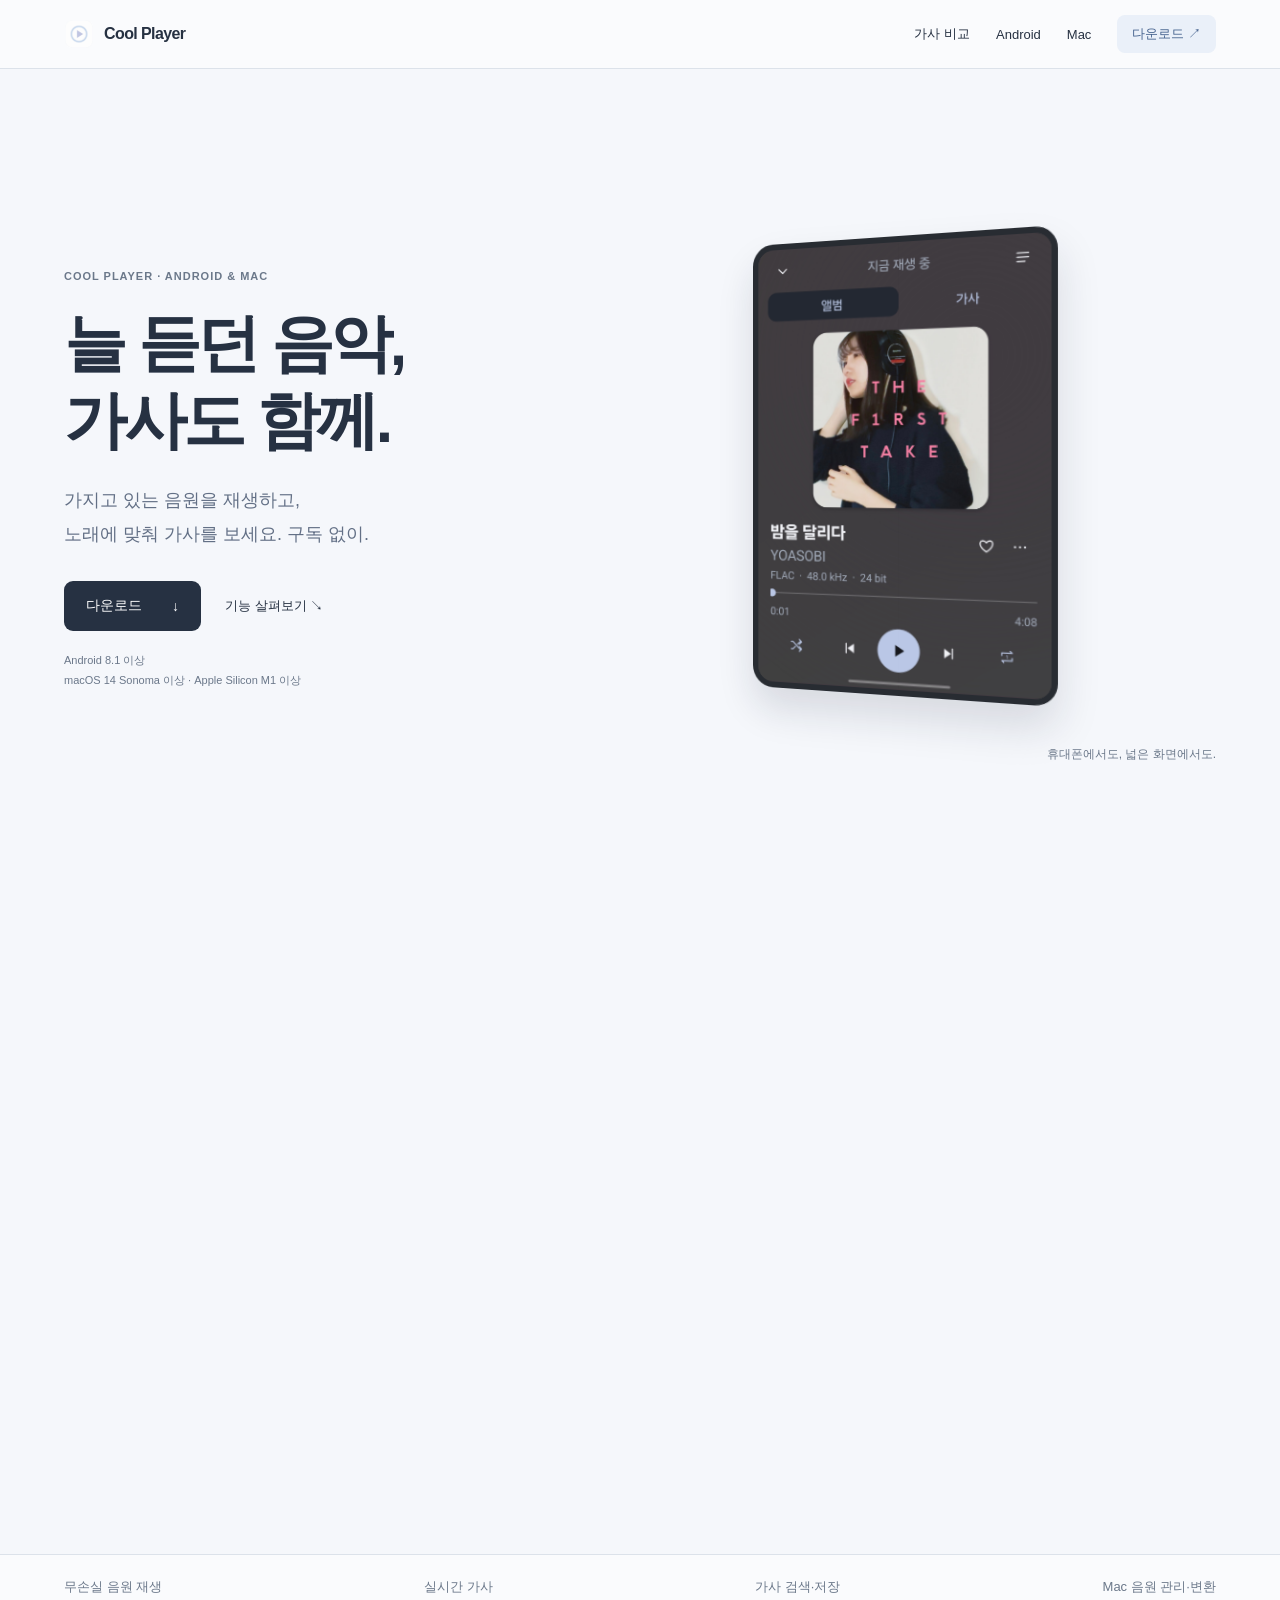
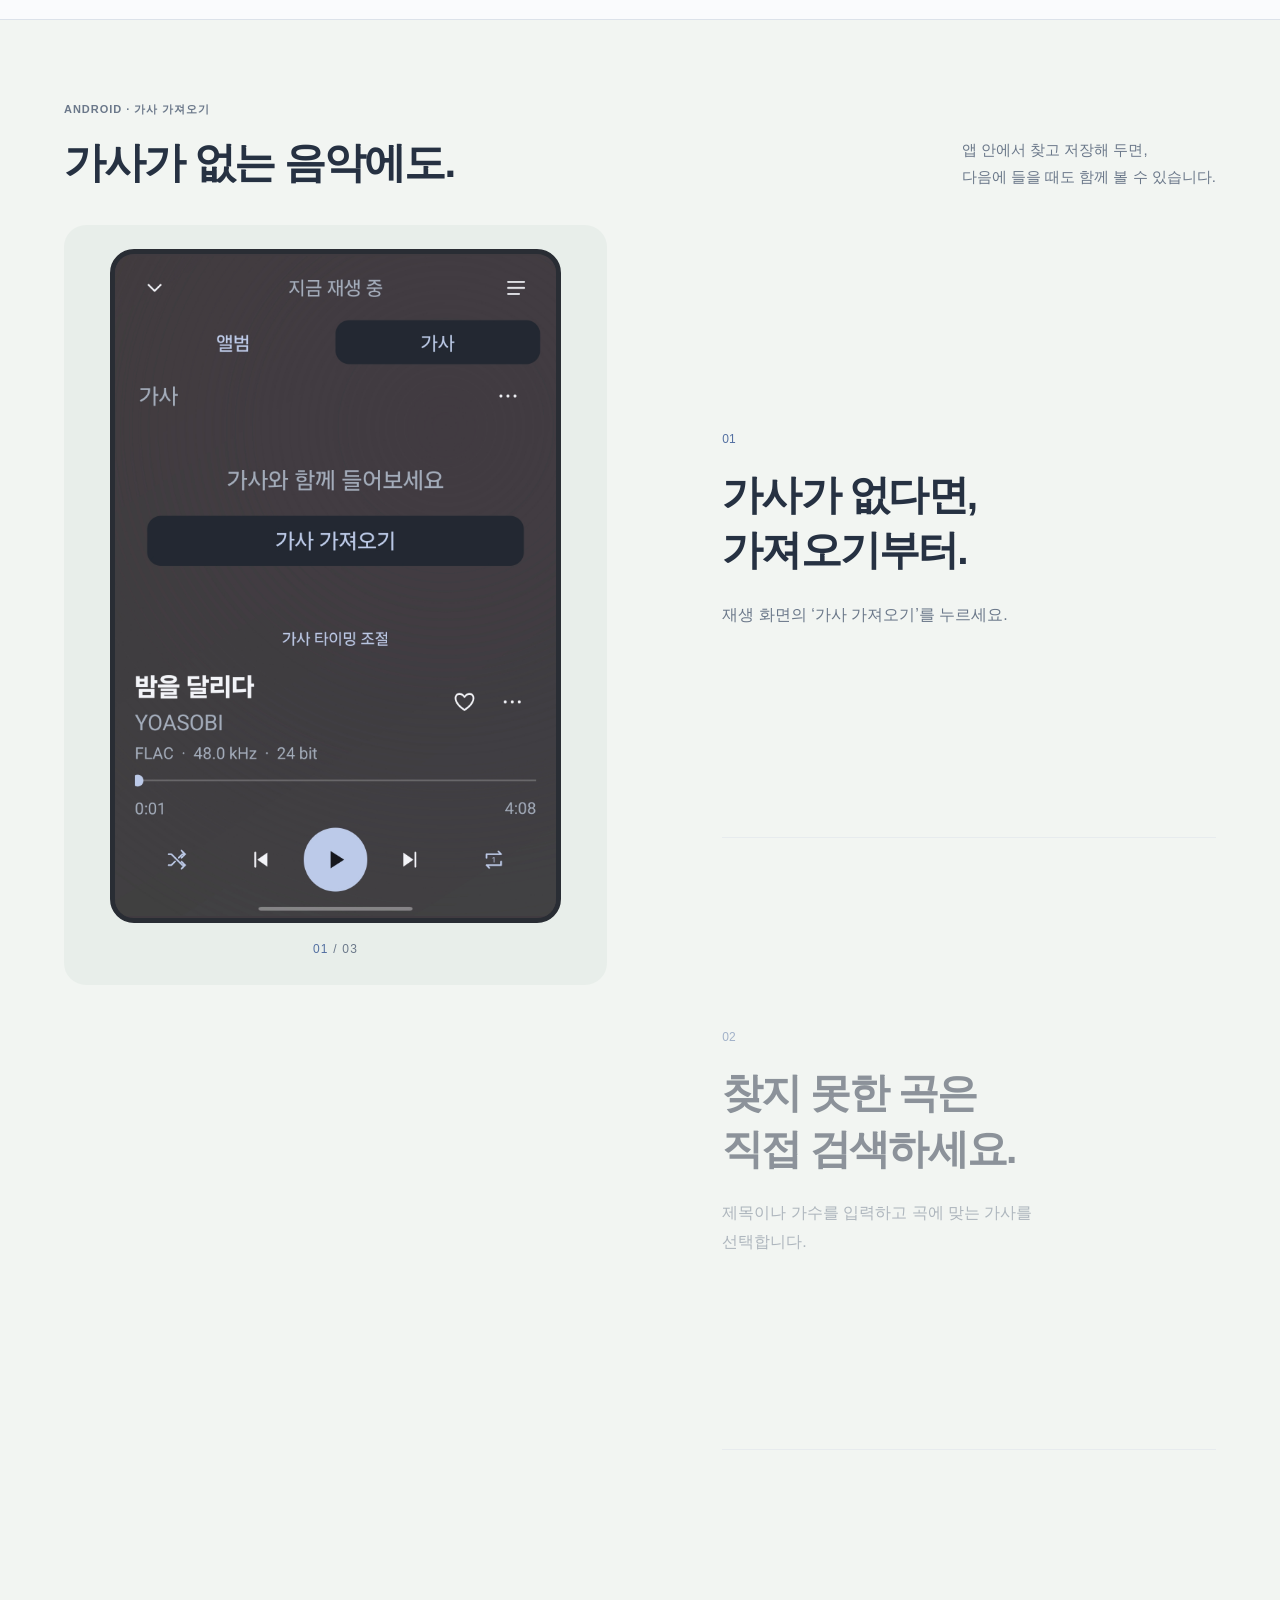
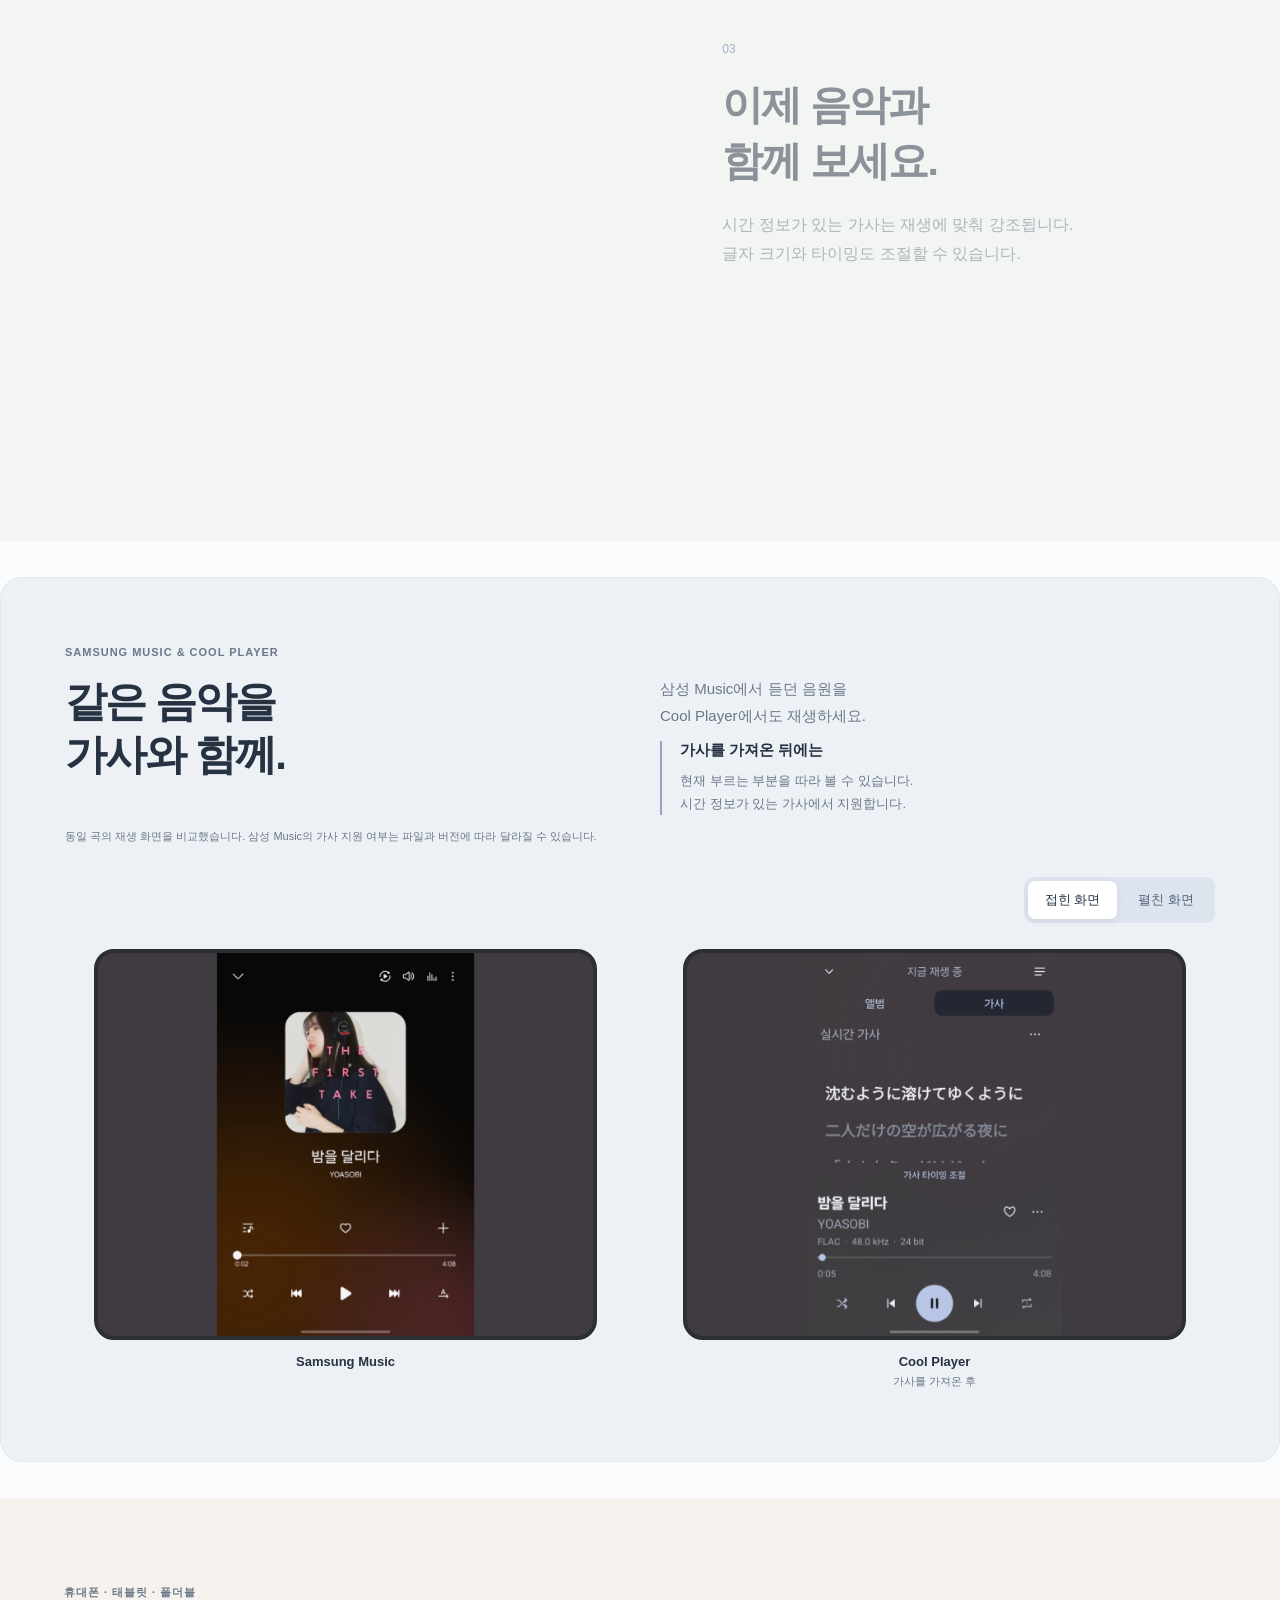
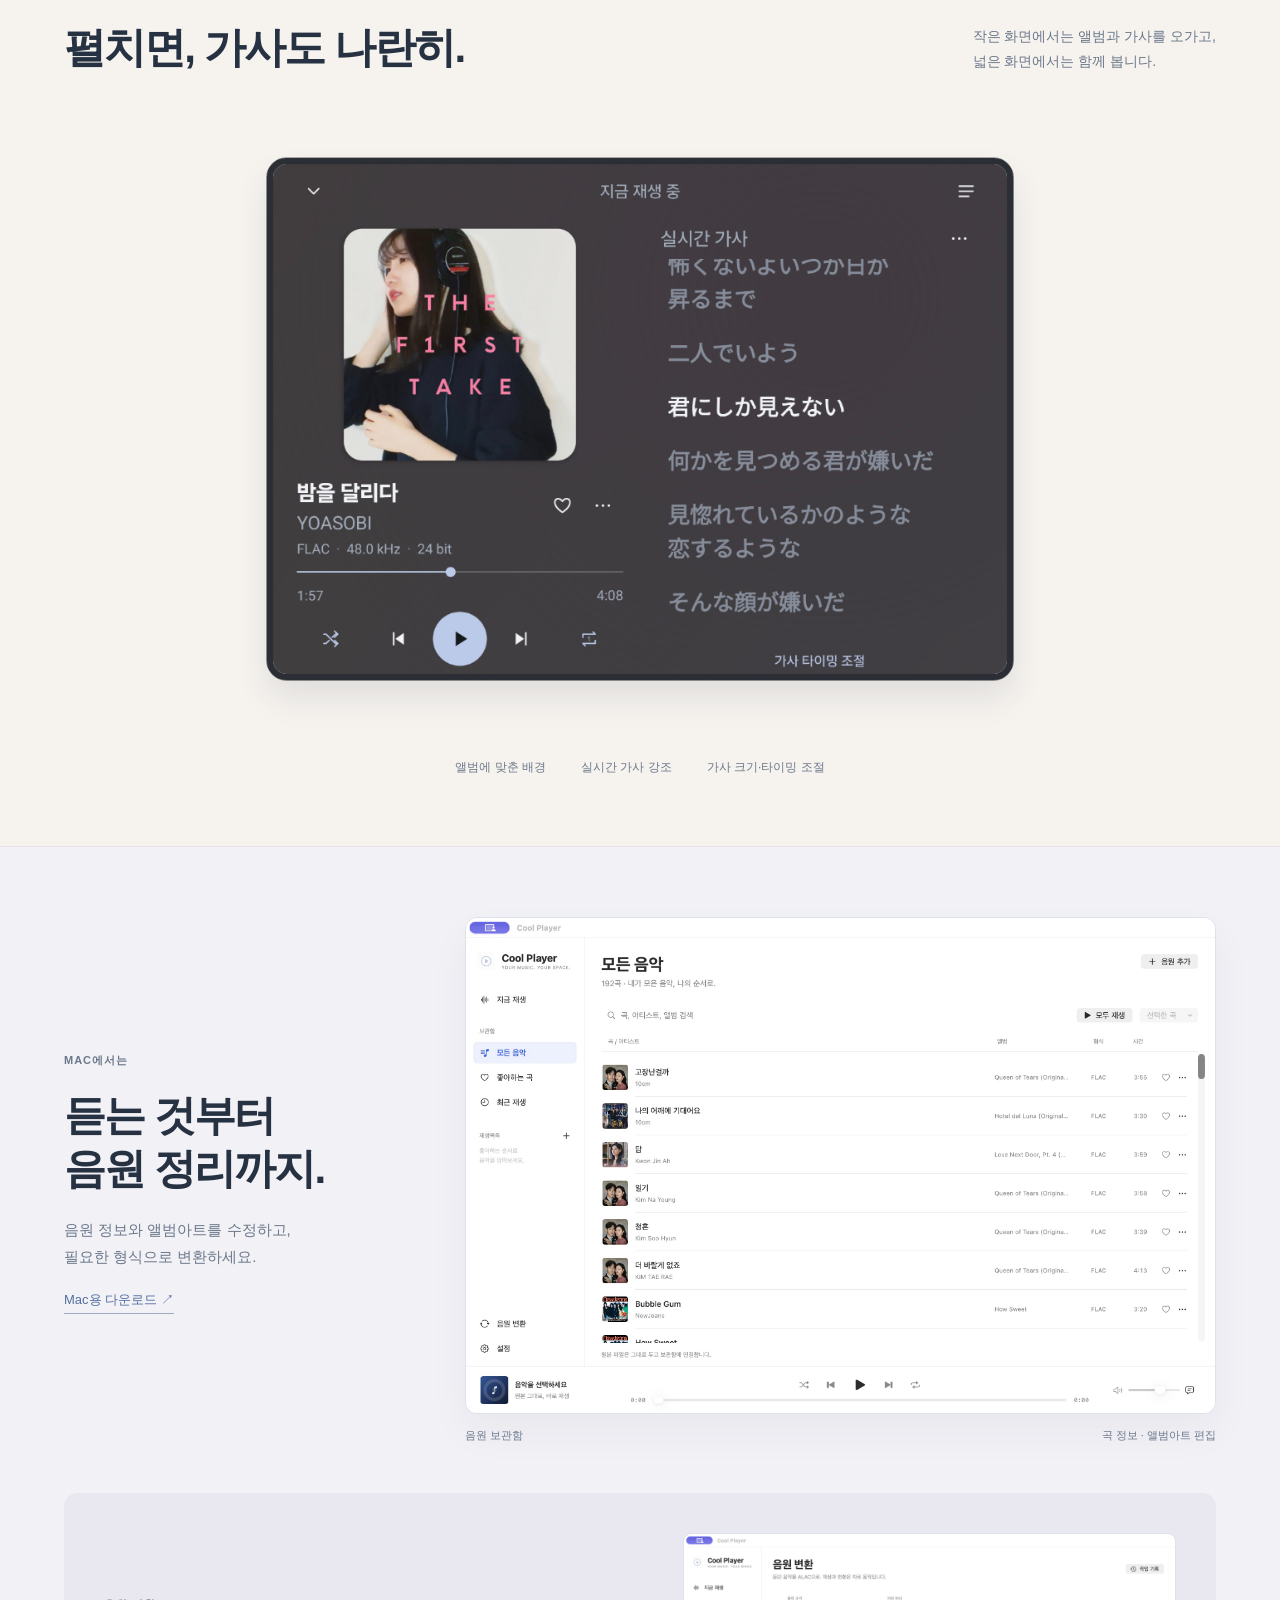
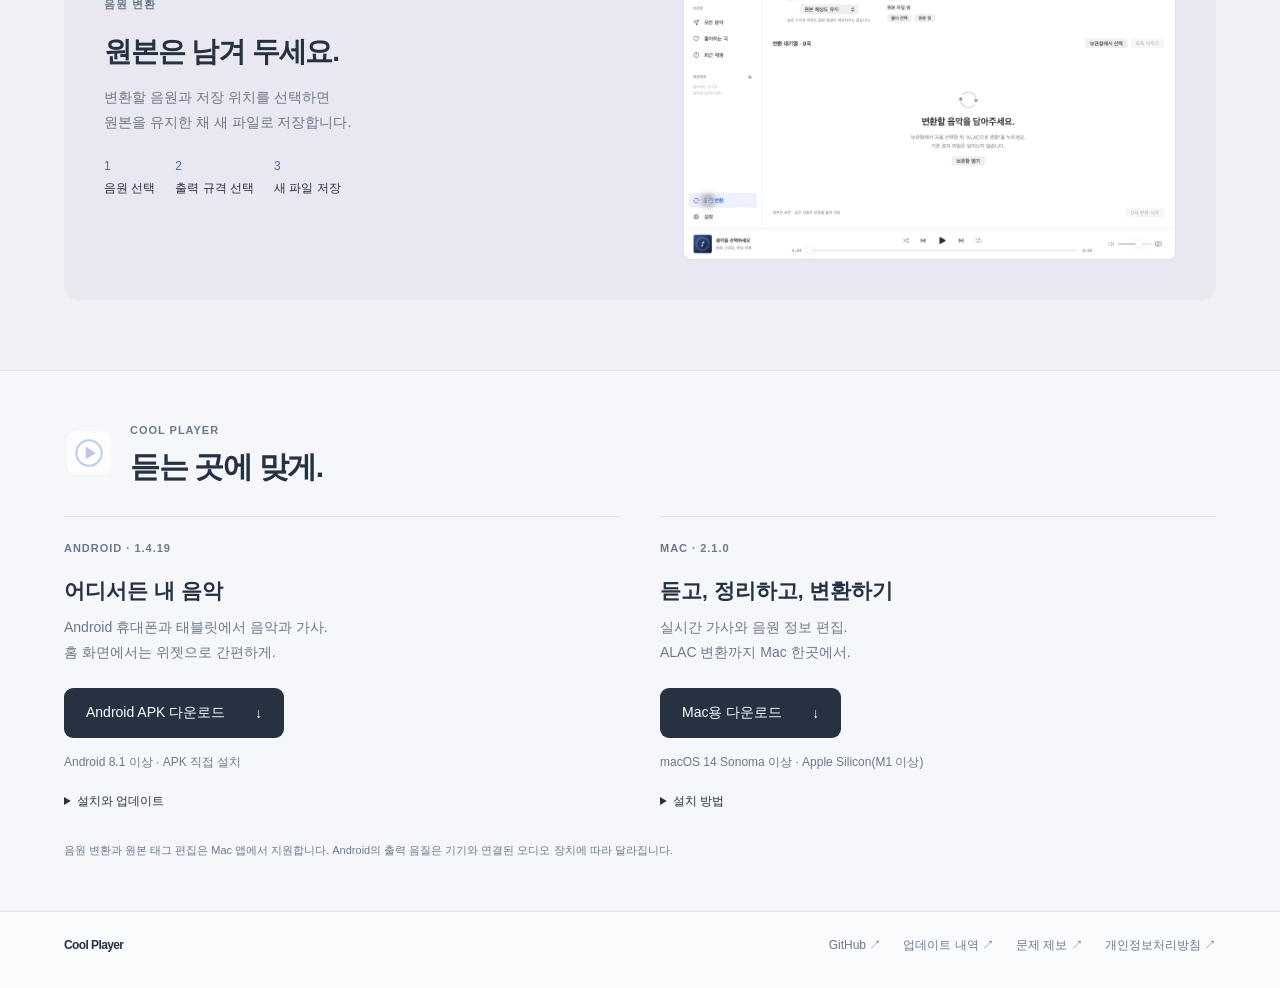
==== docs/index.html @ 3bb7aac3 "Add privacy policy" ====
<!doctype html>
<html lang="ko"><head><meta charset="utf-8"><meta name="viewport" content="width=device-width,initial-scale=1"><meta name="theme-color" content="#f7f8f5"><title>Cool Player — Mac과 Android 음악 플레이어</title><meta name="description" content="가지고 있는 음원으로 실시간 가사까지, 별도의 구독 없이 즐기세요. FLAC, 실시간 가사, 앨범아트, 재생목록과 Android 홈 화면 위젯을 지원합니다."><link rel="icon" href="assets/icon.png"><link rel="stylesheet" href="style.css?v=1.4.19"></head>
<body><header class="navigation"><a href="#" class="brand"><img src="assets/icon.png" alt="">Cool Player</a><nav aria-label="주 메뉴"><a href="#compare">가사 비교</a><a href="#android">Android</a><a href="#mac">Mac</a><a class="nav-download" href="#download">다운로드 <span aria-hidden="true">↗</span></a></nav></header>
<main>
<div class="hero-scroll"><section class="product-hero" aria-labelledby="opening-title">
<div class="hero-message"><p class="eyebrow">COOL PLAYER · ANDROID & MAC</p><h1 id="opening-title">늘 듣던 음악,<br>가사도 함께.</h1><p class="hero-description">가지고 있는 음원을 재생하고,<br>노래에 맞춰 가사를 보세요. 구독 없이.</p><div class="hero-links"><a class="download" href="#download">다운로드 <span>↓</span></a><a class="text-link" href="#android">기능 살펴보기 ↘</a></div><p class="hero-requirements">Android 8.1 이상<br>macOS 14 Sonoma 이상 · Apple Silicon M1 이상</p></div>
<figure class="fold-visual" aria-label="스크롤에 따라 접힌 화면에서 펼친 화면으로 바뀌는 Cool Player"><div class="fold-space"><div class="scroll-device"><img class="cover-screen" src="assets/player-album.jpg" alt="접힌 휴대폰의 앨범 재생 화면" fetchpriority="high"><img class="inner-screen" src="assets/player-wide.jpg" alt="펼친 화면의 앨범과 실시간 가사" fetchpriority="high"><span class="device-crease" aria-hidden="true"></span></div></div><figcaption>휴대폰에서도, 넓은 화면에서도.</figcaption></figure>
</section></div>
<div class="product-facts"><span>무손실 음원 재생</span><span>실시간 가사</span><span>가사 검색·저장</span><span>Mac 음원 관리·변환</span></div>
<section id="android" class="lyrics-journey" aria-labelledby="journey-title"><div class="journey-heading"><p class="eyebrow">ANDROID · 가사 가져오기</p><h2 id="journey-title">가사가 없는 음악에도.</h2><p>앱 안에서 찾고 저장해 두면,<br>다음에 들을 때도 함께 볼 수 있습니다.</p></div><div class="journey-story"><div class="journey-stage"><div class="journey-phone"><img class="current" src="assets/player-empty.jpg" alt="가사 가져오기 버튼이 있는 재생 화면"><img src="assets/player-search.jpg" alt="제목과 가수로 가사를 검색하는 화면" aria-hidden="true"><img src="assets/player-lyrics.jpg" alt="가사를 불러온 뒤 현재 줄이 강조되는 화면" aria-hidden="true"></div><p class="journey-position" aria-hidden="true"><span>01</span> / 03</p></div><div class="journey-chapters"><article><span>01</span><h3>가사가 없다면,<br>가져오기부터.</h3><p>재생 화면의 ‘가사 가져오기’를 누르세요.</p></article><article><span>02</span><h3>찾지 못한 곡은<br>직접 검색하세요.</h3><p>제목이나 가수를 입력하고 곡에 맞는 가사를 선택합니다.</p></article><article><span>03</span><h3>이제 음악과<br>함께 보세요.</h3><p>시간 정보가 있는 가사는 재생에 맞춰 강조됩니다. 글자 크기와 타이밍도 조절할 수 있습니다.</p></article></div></div></section>
<section id="compare" class="music-comparison" aria-labelledby="compare-title"><div class="comparison-intro"><p class="eyebrow">SAMSUNG MUSIC & COOL PLAYER</p><h2 id="compare-title">같은 음악을<br>가사와 함께.</h2><p>삼성 Music에서 듣던 음원을<br>Cool Player에서도 재생하세요.</p><div class="comparison-detail"><strong>가사를 가져온 뒤에는</strong><p>현재 부르는 부분을 따라 볼 수 있습니다.<br>시간 정보가 있는 가사에서 지원합니다.</p></div><p class="comparison-scope">동일 곡의 재생 화면을 비교했습니다. 삼성 Music의 가사 지원 여부는 파일과 버전에 따라 달라질 수 있습니다.</p></div><div class="comparison-view"><div class="comparison-switch" role="group" aria-label="비교 화면 크기"><button type="button" data-comparison="phone" aria-pressed="true" aria-controls="comparison-images">접힌 화면</button><button type="button" data-comparison="wide" aria-pressed="false" aria-controls="comparison-images">펼친 화면</button></div><div class="comparison-pair" id="comparison-images"><figure><div class="comparison-device"><img src="assets/samsung-phone.jpg" alt="삼성 Music에서 밤을 달리다를 재생하는 화면" loading="lazy"></div><figcaption>Samsung Music</figcaption></figure><figure><div class="comparison-device"><img src="assets/player-lyrics.jpg" alt="Cool Player에서 같은 곡에 가사를 불러온 화면" loading="lazy"></div><figcaption>Cool Player <span>가사를 가져온 후</span></figcaption></figure></div></div></section>
<section class="wide-listening" aria-labelledby="wide-title"><div class="wide-heading"><div><p class="eyebrow">휴대폰 · 태블릿 · 폴더블</p><h2 id="wide-title">펼치면, 가사도 나란히.</h2></div><p>작은 화면에서는 앨범과 가사를 오가고,<br>넓은 화면에서는 함께 봅니다.</p></div><figure class="wide-product"><img src="assets/player-wide.jpg" alt="넓은 화면에서 앨범과 가사를 나란히 보여주는 Cool Player" loading="lazy"></figure><div class="wide-features"><span>앨범에 맞춘 배경</span><span>실시간 가사 강조</span><span>가사 크기·타이밍 조절</span></div></section>
<section id="mac" class="mac-workspace" aria-labelledby="mac-title"><div class="mac-intro"><p class="eyebrow">MAC에서는</p><h2 id="mac-title">듣는 것부터<br>음원 정리까지.</h2><p>음원 정보와 앨범아트를 수정하고,<br>필요한 형식으로 변환하세요.</p><a href="#download">Mac용 다운로드 ↗</a></div><figure class="mac-library"><img src="assets/mac-library.jpg" loading="lazy" alt="Cool Player Mac 음악 보관함"><figcaption><span>음원 보관함</span><span>곡 정보 · 앨범아트 편집</span></figcaption></figure><div class="conversion-workflow"><div><p class="eyebrow">음원 변환</p><h3>원본은 남겨 두세요.</h3><p>변환할 음원과 저장 위치를 선택하면<br>원본을 유지한 채 새 파일로 저장합니다.</p><ol><li>음원 선택</li><li>출력 규격 선택</li><li>새 파일 저장</li></ol></div><img src="assets/mac-conversion.jpg" loading="lazy" alt="Mac 앱의 출력 규격과 저장 위치 선택 화면"></div></section><section id="download" class="platform-downloads"><div class="download-heading"><img src="assets/icon.png" alt=""><div><p class="eyebrow">COOL PLAYER</p><h2>듣는 곳에 맞게.</h2></div></div><div class="platform-grid">
<article><p class="eyebrow">ANDROID · 1.4.19</p><h3>어디서든 내 음악</h3><p>Android 휴대폰과 태블릿에서 음악과 가사.<br>홈 화면에서는 위젯으로 간편하게.</p><a class="download" href="https://github.com/hun8902/CoolPlayer/releases/download/android-v1.4.19-compat/Cool-Player-Android.apk">Android APK 다운로드 <span>↓</span></a><p class="requirements">Android 8.1 이상 · APK 직접 설치</p><details><summary>설치와 업데이트</summary><p>APK를 내려받아 열고 Android 설치 안내를 따라 주세요. 기존 앱을 삭제하지 않고 업데이트하면 보관함과 설정이 유지됩니다.</p><p>앱의 설정 → 앱 업데이트에서 새 버전을 확인하고 설치할 수 있습니다. 자동 확인을 켜면 앱 실행 시 하루에 한 번 새 릴리스를 확인합니다. 다운로드와 설치는 직접 선택합니다. 1.4.1 사용자는 앱 안의 업데이트 확인을 이용하세요.</p></details></article>
<article><p class="eyebrow">MAC · 2.1.0</p><h3>듣고, 정리하고, 변환하기</h3><p>실시간 가사와 음원 정보 편집.<br>ALAC 변환까지 Mac 한곳에서.</p><a class="download" href="https://github.com/hun8902/CoolPlayer/releases/download/v2.1.0/Cool-Player-Mac.zip">Mac용 다운로드 <span>↓</span></a><p class="requirements">macOS 14 Sonoma 이상 · Apple Silicon(M1 이상)</p><details><summary>설치 방법</summary><p>ZIP 압축을 풀고 Cool Player.app을 응용 프로그램 폴더로 옮기세요.</p></details></article>
</div><p class="platform-note">음원 변환과 원본 태그 편집은 Mac 앱에서 지원합니다. Android의 출력 음질은 기기와 연결된 오디오 장치에 따라 달라집니다.</p></section>
<footer><a class="brand" href="#">Cool Player</a><div><a href="https://github.com/hun8902/CoolPlayer">GitHub ↗</a><a href="https://github.com/hun8902/CoolPlayer/releases">업데이트 내역 ↗</a><a href="https://github.com/hun8902/CoolPlayer/issues">문제 제보 ↗</a><a href="privacy.html">개인정보처리방침 ↗</a></div></footer></main><script src="stories.js"></script></body></html>
---- docs/style.css ----
:root{color-scheme:light;--paper:#fafbfdf7;--ink:#263142;--muted:#6b788a;--line:#dce2ea;--accent:#536fa1}*{box-sizing:border-box}html{scroll-behavior:smooth;scroll-padding-top:90px}body{margin:0;background:#fafbfd;color:var(--ink);font-family:-apple-system,BlinkMacSystemFont,'Apple SD Gothic Neo',sans-serif;word-break:keep-all;-webkit-font-smoothing:antialiased}a{color:inherit;text-decoration:none}button{font:inherit}a:focus-visible,button:focus-visible,video:focus-visible,summary:focus-visible{outline:3px solid #6486b8;outline-offset:5px}h1,h2,h3,p,figure{margin:0}h2{font-size:clamp(28px,3.3vw,46px);line-height:1.27;letter-spacing:-.045em}p{line-height:1.8}img,video{display:block;max-width:100%}main{max-width:1440px;margin:auto;padding:0 5%}.navigation{position:sticky;top:0;z-index:20;display:flex;align-items:center;justify-content:space-between;gap:20px;padding:15px 5%;border-bottom:1px solid var(--line);background:#fafbfdeF;backdrop-filter:blur(20px)}.brand{display:flex;align-items:center;gap:10px;font-weight:650;letter-spacing:-.6px}.brand img{width:30px}.navigation nav{display:flex;align-items:center;gap:26px;font-size:13px}.nav-download{padding:10px 15px;border-radius:8px;background:#eaf0f9;color:#45628e}.eyebrow{font-size:11px;font-weight:600;letter-spacing:.09em;color:var(--muted);margin-bottom:18px}.download{display:inline-flex;justify-content:space-between;align-items:center;gap:30px;background:var(--ink);color:#fff;padding:16px 22px;border-radius:9px;font-size:14px;transition:background .2s}.download:hover{background:#48618a}.opening{display:grid;grid-template-columns:.87fr 1.13fr;align-items:center;gap:5%;padding:64px 0 48px;min-height:610px}.opening h1{font-size:clamp(34px,4vw,58px);line-height:1.3;font-weight:650;letter-spacing:-.055em}.opening h1 em{font-style:normal;color:#536fa1}.opening-summary{font-size:19px;line-height:1.8;margin:24px 0 30px}.opening-actions{display:flex;align-items:center;gap:22px;font-size:13px}.opening-support{color:var(--muted);font-size:11px;margin-top:18px}.opening-film{min-width:0}.film-label{display:flex;justify-content:space-between;font-size:11px;color:var(--muted);margin-bottom:13px}.opening-film video{width:100%;aspect-ratio:1224/924;object-fit:contain;border-radius:16px;background:#eee4d9;box-shadow:0 20px 50px #27324414}.opening-film>p{font-size:12px;color:var(--muted);margin-top:16px}.capability-line{display:flex;justify-content:space-between;gap:16px;padding:20px 0;border-block:1px solid var(--line);font-size:12px;color:var(--muted)}.how-it-works{display:grid;grid-template-columns:1fr .8fr 1fr;gap:5%;align-items:center;padding:90px 0}.how-title h2 span{color:var(--accent)}.how-title>p:last-child{font-size:14px;color:var(--muted);margin-top:24px}.phone-film{width:100%;max-width:300px;justify-self:center}.phone-film video{width:100%;aspect-ratio:624/986;border-radius:23px;border:5px solid #293342;background:#eee5dc}.phone-film figcaption{text-align:center;color:var(--muted);font-size:11px;margin-top:14px}.how-steps{list-style:none;margin:0;padding:0}.how-steps li{display:flex;gap:18px;padding:25px 0;border-top:1px solid var(--line)}.how-steps li>span{font-size:12px;color:var(--accent);padding-top:5px;font-variant-numeric:tabular-nums}.how-steps h3{font-size:19px;margin-bottom:9px}.how-steps p{font-size:14px;color:var(--muted)}.comparison{padding:48px 34px;background:#edf1f6;border-radius:20px;margin:0 -12px}.comparison header{display:flex;justify-content:space-between;align-items:flex-end;gap:30px;margin-bottom:32px}.comparison header>p{font-size:14px;color:var(--muted);max-width:340px}.comparison-films{display:grid;grid-template-columns:1fr 1fr;gap:24px}.comparison-films figure{min-width:0}.comparison-films figcaption{margin-bottom:15px}.comparison-films strong{display:block;font-size:18px;margin-bottom:6px}.comparison-films figcaption span{font-size:12px;color:var(--muted);line-height:1.7;display:block}.comparison-films video{width:100%;aspect-ratio:1224/924;border-radius:12px;background:#ddd;object-fit:contain}.comparison-note{font-size:11px;color:var(--muted);margin-top:18px;max-width:850px}.mac-workspace{display:grid;grid-template-columns:.65fr 1.35fr;gap:40px;align-items:center;padding:70px 0;border-top:1px solid var(--line)}.mac-intro>p:not(.eyebrow){font-size:15px;color:var(--muted);margin:20px 0}.mac-intro a{font-size:13px;color:var(--accent);border-bottom:1px solid #9cacc4;padding-bottom:6px}.mac-library img{width:100%;border:1px solid var(--line);border-radius:12px;box-shadow:0 18px 40px #2732440c}.mac-library figcaption{display:flex;justify-content:space-between;font-size:11px;color:var(--muted);padding-top:14px}.conversion-workflow{grid-column:1/-1;display:grid;grid-template-columns:1fr 1fr;align-items:center;gap:8%;padding:40px;background:#eff2f7;border-radius:14px;margin-top:10px}.conversion-workflow h3{font-size:28px;letter-spacing:-.04em;margin-bottom:14px}.conversion-workflow p:not(.eyebrow){font-size:14px;color:var(--muted)}.conversion-workflow ol{display:flex;gap:20px;list-style:none;counter-reset:flow;padding:0;margin:24px 0 0;font-size:12px}.conversion-workflow li{counter-increment:flow}.conversion-workflow li:before{content:counter(flow);display:block;color:var(--accent);margin-bottom:7px}.conversion-workflow img{border-radius:8px;border:1px solid var(--line);width:100%}.platform-downloads{border-top:1px solid var(--line);padding:50px 0}.download-heading{display:flex;gap:16px;align-items:center;margin-bottom:30px}.download-heading>img{width:50px}.download-heading .eyebrow{margin-bottom:8px}.download-heading h2{font-size:30px}.platform-grid{display:grid;grid-template-columns:1fr 1fr;gap:40px}.platform-grid article{border-top:1px solid var(--line);padding-top:22px}.platform-grid h3{font-size:21px;margin:10px 0}.platform-grid article>p:not(.eyebrow){color:var(--muted);font-size:14px}.platform-grid .download{margin:22px 0 14px}.platform-grid .requirements{font-size:12px!important}.platform-grid details{margin-top:18px;font-size:12px;color:var(--muted);line-height:1.8}.platform-grid summary{cursor:pointer;color:var(--ink)}.platform-grid details p{margin-top:10px}.platform-note{font-size:11px;color:var(--muted);margin-top:28px}footer{display:flex;justify-content:space-between;align-items:center;gap:20px;padding:25px 0 35px;border-top:1px solid var(--line);font-size:12px}footer>div{display:flex;gap:22px;color:var(--muted)}
@media(max-width:1000px){.opening{min-height:0;padding:50px 0}.opening h1{font-size:36px}.opening-summary{font-size:16px}.how-it-works{grid-template-columns:1fr 1fr;gap:30px}.how-title{grid-column:1/-1}.how-title h2 br{display:none}.how-title h2{font-size:34px}.phone-film{max-width:260px}.comparison header{display:block}.comparison header>p{margin-top:20px}.mac-workspace{grid-template-columns:1fr}.mac-intro{display:grid;grid-template-columns:1fr 1fr;gap:12px 35px}.mac-intro .eyebrow{grid-column:1/-1;margin-bottom:0}.mac-intro>p:not(.eyebrow){margin:0}.mac-intro a{align-self:start;justify-self:start}.conversion-workflow{gap:25px;padding:28px}}
@media(max-width:640px){html{scroll-padding-top:72px}.navigation{padding:12px 5%}.navigation nav{gap:14px}.navigation nav>a:not(.nav-download){display:none}.opening{grid-template-columns:1fr;gap:30px;padding:32px 0}.opening h1{font-size:36px}.opening-summary{margin:18px 0 24px}.opening-film>p{margin-top:10px}.capability-line{font-size:10px;flex-wrap:wrap;gap:8px 16px;padding:15px 0}.how-it-works{padding:48px 0;grid-template-columns:.8fr 1fr;gap:24px 18px}.how-title h2{font-size:29px}.how-title h2 br{display:block}.how-title>p:last-child{margin-top:14px}.phone-film video{border-width:3px;border-radius:16px}.how-steps li{gap:10px;padding:16px 0}.how-steps h3{font-size:16px}.how-steps p{font-size:12px;line-height:1.7}.how-steps li>span{font-size:10px}.phone-film figcaption{font-size:10px}.comparison{padding:28px 18px;margin:0 -6px;border-radius:14px}.comparison h2{font-size:28px}.comparison header>p{font-size:12px}.comparison-films{grid-template-columns:1fr;gap:26px}.comparison-films figcaption{display:flex;justify-content:space-between;gap:15px;align-items:center}.comparison-films strong{font-size:15px;white-space:nowrap}.comparison-films figcaption span{font-size:11px;max-width:180px}.mac-workspace{padding:40px 0;gap:24px}.mac-intro{display:block}.mac-intro .eyebrow{margin-bottom:14px}.mac-intro>p:not(.eyebrow){margin:16px 0}.conversion-workflow{grid-template-columns:1fr;padding:24px;gap:24px;margin-top:0}.conversion-workflow h3{font-size:25px}.platform-grid{grid-template-columns:1fr;gap:30px}.platform-downloads{padding:35px 0}footer{flex-wrap:wrap}footer>div{gap:18px}}
@media(prefers-reduced-motion:reduce){html{scroll-behavior:auto}*{animation:none!important;transition:none!important}}

.layout-story{height:180svh;position:relative;margin:50px 0 0;--open:0}.layout-sticky{position:sticky;top:88px;height:calc(100svh - 100px);display:flex;flex-direction:column;align-items:center;justify-content:center;overflow:hidden}.layout-heading{text-align:center;margin:0 0 24px}.layout-heading .eyebrow{margin-bottom:10px}.layout-heading h3{font-size:clamp(28px,4vw,46px);margin:8px 0}.layout-heading p:last-child{font-size:15px;line-height:1.8;color:var(--muted);margin:12px 0}.layout-device{position:relative;height:min(48svh,440px);aspect-ratio:calc(.633 + var(--open)*.692);max-width:100%;border:5px solid #293342;border-radius:22px;overflow:hidden;background:#413a34;box-shadow:0 22px 50px #2732441c;flex-shrink:0}.layout-device img{position:absolute;inset:0;width:100%;height:100%;object-fit:contain;display:block}.layout-compact{opacity:calc(1 - var(--open)*2)}.layout-wide{opacity:clamp(0,calc(var(--open)*2 - .5),1)}.layout-hinge{position:absolute;inset:0 auto 0 50%;width:1px;background:#fff3;box-shadow:0 0 24px 8px #0003;opacity:calc(var(--open)*(1 - var(--open))*2)}.layout-caption{font-size:13px;text-align:center;color:var(--ink);margin:22px 0 0}.layout-caption span{display:block;font-size:11px;color:var(--muted);margin-top:7px}@media(max-width:760px){.layout-sticky{top:72px;height:calc(100svh - 84px)}.layout-heading p:last-child{font-size:13px}.layout-device{height:min(40svh,340px);border-width:3px;border-radius:15px}.layout-heading{margin-bottom:18px}}@media(prefers-reduced-motion:reduce){.layout-story{height:auto;--open:1!important;margin:50px 0}.layout-sticky{position:static;height:auto;padding:28px 0}.layout-device{height:auto;width:min(100%,650px);aspect-ratio:1.325}}


/* Product-led composition: folding hero, process strip, paired comparison, wide canvas. */
.product-hero{display:grid;grid-template-columns:.85fr 1.15fr;gap:4%;align-items:center;min-height:650px;padding:70px 0 55px;overflow:visible}.hero-message{position:relative;z-index:2}.hero-message h1{font-size:clamp(40px,4.9vw,66px);line-height:1.23;letter-spacing:-.055em;font-weight:650}.hero-description{font-size:18px;line-height:1.85;color:#637086;margin:25px 0 30px}.hero-links{display:flex;gap:24px;align-items:center}.text-link{font-size:13px}.hero-requirements{font-size:11px;color:var(--muted);margin-top:20px;line-height:1.8}.fold-visual{min-width:0;perspective:1400px}.fold-space{padding:42px 0;perspective:1400px}.fold-product{position:relative;display:flex;aspect-ratio:2448/1701;width:100%;transform-style:preserve-3d;transform:rotateX(5deg) rotateY(-8deg);filter:drop-shadow(0 22px 22px #17213226)}.fold-panel{position:relative;width:50%;height:100%;overflow:hidden;backface-visibility:hidden;border-top:7px solid #282c32;border-bottom:7px solid #282c32;background:#403b40;transform-style:preserve-3d}.fold-panel img{position:absolute;top:0;width:200%;max-width:none;height:100%;object-fit:fill}.fold-left{border-left:7px solid #282c32;border-radius:18px 0 0 18px;transform-origin:right center}.fold-left img{left:0}.fold-right{border-right:7px solid #282c32;border-radius:0 18px 18px 0;transform-origin:left center}.fold-right img{right:0}.fold-seam{position:absolute;left:50%;top:7px;bottom:7px;width:2px;z-index:2;background:#12141922;box-shadow:0 0 11px #0003;pointer-events:none}.fold-visual figcaption{font-size:12px;color:var(--muted);text-align:right;margin-top:10px}.fold-visual.is-visible .fold-product{animation:device-settle 2s cubic-bezier(.2,.7,.2,1) both}.fold-visual.is-visible .fold-left{animation:unfold-left 2s cubic-bezier(.2,.7,.2,1) both}.fold-visual.is-visible .fold-right{animation:unfold-right 2s cubic-bezier(.2,.7,.2,1) both}@keyframes unfold-left{from{transform:rotateY(76deg)}to{transform:rotateY(0)}}@keyframes unfold-right{from{transform:rotateY(-76deg)}to{transform:rotateY(0)}}@keyframes device-settle{from{transform:rotateX(8deg) rotateY(-18deg) scale(.93)}to{transform:rotateX(5deg) rotateY(-8deg) scale(1)}}.product-facts{display:flex;justify-content:space-between;gap:18px;padding:23px 0;border-block:1px solid var(--line);font-size:13px;color:var(--muted)}.lyrics-journey{padding:80px 0}.journey-heading{display:grid;grid-template-columns:1.1fr 1fr;align-items:end;gap:8px 45px;margin-bottom:35px}.journey-heading .eyebrow{grid-column:1/-1;margin:0 0 8px}.journey-heading>p:last-child{font-size:15px;color:var(--muted);justify-self:end}.journey-track{display:grid;grid-template-columns:repeat(3,1fr);gap:22px}.journey-track article{position:relative;background:#edf0f5;border-radius:16px;padding:24px 24px 0;overflow:hidden}.journey-number{font-size:11px;color:var(--accent);margin-bottom:13px;letter-spacing:.08em}.journey-track h3{font-size:21px;letter-spacing:-.035em;margin-bottom:7px}.journey-track p{font-size:12px;color:var(--muted);min-height:44px}.journey-track figure{margin:22px auto 0;width:78%;border:4px solid #272b32;border-bottom:0;border-radius:20px 20px 0 0;overflow:hidden;box-shadow:0 10px 25px #17213218}.journey-track img{width:100%;height:auto}.journey-track article:not(:last-child):after{content:'→';position:absolute;right:20px;top:22px;color:#8192aa;font-size:21px}.music-comparison{display:grid;grid-template-columns:.8fr 1.2fr;gap:7%;align-items:center;padding:65px 4%;background:#eef1f5;border-radius:22px}.comparison-intro>p:not(.eyebrow){font-size:15px;color:var(--muted);margin-top:22px}.comparison-detail{border-left:2px solid #91a5c7;padding-left:18px;margin-top:32px}.comparison-detail strong{font-size:15px}.comparison-detail p{font-size:13px;color:var(--muted);margin-top:9px}.comparison-intro .comparison-scope{font-size:11px!important;max-width:330px;line-height:1.8;margin-top:28px!important}.comparison-pair{display:grid;grid-template-columns:1fr 1fr;gap:25px;align-items:start}.comparison-device{border:4px solid #2b2e34;border-radius:20px;overflow:hidden;background:#403b40}.comparison-device img{width:100%;height:auto}.comparison-pair figcaption{font-size:13px;font-weight:600;margin-top:14px}.comparison-pair figcaption span{display:block;color:var(--muted);font-size:11px;font-weight:400;margin-top:5px}.wide-listening{padding:85px 0 70px}.wide-heading{display:flex;justify-content:space-between;gap:40px;align-items:end;margin-bottom:30px}.wide-heading>p{font-size:14px;color:var(--muted)}.wide-product{max-width:900px;margin:auto;border:8px solid #2b2e34;border-radius:24px;overflow:hidden;box-shadow:0 22px 40px #17213218}.wide-product img{width:100%;height:auto}.wide-features{display:flex;justify-content:center;gap:35px;margin-top:24px;font-size:12px;color:var(--muted)}.wide-product{transform:translateY(18px);opacity:.65;transition:transform .8s ease,opacity .8s ease}.wide-product.is-visible{transform:none;opacity:1}
@media(max-width:1000px){.product-hero{min-height:540px;gap:24px}.hero-message h1{font-size:43px}.hero-description{font-size:15px}.journey-track{gap:14px}.journey-track article{padding:18px 16px 0}.journey-track figure{width:90%}.journey-track h3{font-size:19px}.music-comparison{gap:5%;padding:40px 4%}.comparison-pair{gap:16px}.wide-heading{display:block}.wide-heading>p{margin-top:18px}.fold-panel{border-width:5px}.fold-seam{top:5px;bottom:5px}}
@media(max-width:700px){.product-hero{grid-template-columns:1fr;min-height:0;gap:20px;padding:34px 0 28px}.hero-message h1{font-size:clamp(38px,9vw,54px)}.hero-description{font-size:16px;margin:19px 0 23px}.hero-requirements{margin-top:16px}.fold-space{padding:22px 5px 15px}.fold-visual figcaption{text-align:center;font-size:11px}.fold-product{transform:rotateX(5deg) rotateY(-5deg)}.product-facts{display:grid;grid-template-columns:1fr 1fr;font-size:11px;gap:14px;padding:20px 0}.lyrics-journey{padding:45px 0}.journey-heading{display:block;margin-bottom:24px}.journey-heading h2{margin-top:14px}.journey-heading>p:last-child{font-size:13px;margin-top:15px}.journey-track{grid-template-columns:1fr;gap:15px}.journey-track article{display:grid;grid-template-columns:1fr .7fr;grid-template-rows:auto auto 1fr;column-gap:20px;padding:22px 20px 0}.journey-number{grid-column:1;margin:0 0 13px}.journey-track h3{grid-column:1;font-size:22px}.journey-track p{grid-column:1;font-size:13px;margin:10px 0 22px;min-height:0}.journey-track figure{grid-column:2;grid-row:1/4;width:100%;margin:0;align-self:end;border-width:3px;border-radius:12px 12px 0 0}.journey-track article:not(:last-child):after{display:none}.music-comparison{grid-template-columns:1fr;padding:30px 20px;gap:27px;border-radius:16px}.comparison-intro h2 br{display:none}.comparison-intro>p:not(.eyebrow){font-size:13px;margin-top:14px}.comparison-detail{margin-top:20px}.comparison-intro .comparison-scope{max-width:none;margin-top:16px!important;font-size:10px!important}.comparison-pair{gap:16px}.comparison-device{border-width:3px;border-radius:14px}.comparison-pair figcaption{font-size:12px}.wide-listening{padding:45px 0}.wide-heading{margin-bottom:22px}.wide-heading>p{font-size:13px}.wide-product{border-width:4px;border-radius:14px}.wide-features{gap:12px;flex-wrap:wrap;font-size:10px;margin-top:18px}}
@media(prefers-reduced-motion:reduce){.fold-product,.fold-panel{animation:none!important}.wide-product{opacity:1;transform:none}}

/* Reversible scroll-driven transitions, with the real cover and inner screens. */
.hero-scroll{position:relative;min-height:165svh;--unfold:0}.hero-scroll .product-hero{position:sticky;top:74px;min-height:0;height:calc(100svh - 90px);max-height:850px;padding:32px 0;align-items:center}.fold-space{display:flex;align-items:center;justify-content:center;height:min(65svh,540px);padding:0;perspective:1400px}.scroll-device{position:relative;height:min(54svh,460px);width:calc(min(54svh,460px) * (.67 + var(--unfold)*.77));max-width:100%;border:6px solid #282c32;border-radius:22px;background:#403b40;overflow:hidden;box-shadow:0 22px 40px #17213222;transform:perspective(1400px) rotateY(calc((1 - var(--unfold))*-12deg));will-change:width,transform}.scroll-device img{position:absolute;inset:0;width:100%;height:100%;object-fit:contain}.cover-screen{opacity:clamp(0,calc(1 - var(--unfold)*2),1)}.inner-screen{opacity:clamp(0,calc(var(--unfold)*2 - .3),1)}.device-crease{position:absolute;top:0;bottom:0;left:50%;width:1px;background:#0003;box-shadow:0 0 20px 5px #0003;opacity:calc(var(--unfold)*(1 - var(--unfold))*3)}.wide-product,.wide-product.is-visible{opacity:1;transform:scale(var(--shot-scale,.83));transition:none;transform-origin:center center;will-change:transform}.wide-listening{overflow:hidden}
@media(max-width:700px){.hero-scroll{min-height:180svh}.hero-scroll .product-hero{top:60px;height:calc(100svh - 70px);max-height:none;grid-template-rows:auto 1fr;gap:8px;padding:15px 0}.hero-message h1{font-size:clamp(30px,7vw,42px)}.hero-message .eyebrow{margin-bottom:10px}.hero-description{font-size:14px;margin:12px 0 16px}.hero-requirements{font-size:10px;margin-top:10px}.hero-links .download{padding:12px 18px}.fold-space{height:auto;min-height:0}.scroll-device{height:min(35svh,300px);width:calc(min(35svh,300px) * (.67 + var(--unfold)*.77));border-width:4px;border-radius:15px}.fold-visual figcaption{margin-top:12px;font-size:10px}}
@media(prefers-reduced-motion:reduce){.hero-scroll{min-height:0;--unfold:1!important}.hero-scroll .product-hero{position:static;height:auto;padding:35px 0}.scroll-device{transform:none;will-change:auto}.wide-product,.wide-product.is-visible{transform:none;will-change:auto}}

.comparison-view{min-width:0}.comparison-switch{display:flex;gap:4px;background:#dde4ee;border-radius:10px;padding:4px;width:fit-content;margin:0 0 24px auto}.comparison-switch button{border:0;border-radius:7px;padding:10px 17px;color:#52627a;background:transparent;cursor:pointer;font-size:13px}.comparison-switch button[aria-pressed=true]{background:#fff;color:#273448;box-shadow:0 2px 7px #27324412}.comparison-view.is-wide .comparison-pair{grid-template-columns:1fr;gap:22px}.comparison-view.is-wide .comparison-device{border-radius:14px}.comparison-view.is-wide .comparison-pair figcaption{display:flex;justify-content:space-between;gap:12px}.comparison-view.is-wide .comparison-pair figcaption span{margin:0}.comparison-device img{animation:comparison-appear .25s ease}@keyframes comparison-appear{from{opacity:.55}to{opacity:1}}@media(max-width:700px){.comparison-switch{margin:0 auto 22px}.comparison-switch button{font-size:12px;padding:10px 16px}}@media(prefers-reduced-motion:reduce){.comparison-device img{animation:none}}

/* Keep both products side by side, with enough room for the open displays. */
.music-comparison{grid-template-columns:1fr;gap:30px}.comparison-intro{display:grid;grid-template-columns:1fr 1fr;gap:12px 40px;align-items:start}.comparison-intro .eyebrow{grid-column:1/-1;margin:0}.comparison-intro h2{grid-column:1;grid-row:2/4}.comparison-intro>p:not(.eyebrow){margin:0}.comparison-detail{margin:0}.comparison-intro .comparison-scope{grid-column:1/-1;max-width:none;margin:0!important}.comparison-switch{margin:0 0 26px auto}.comparison-pair,.comparison-view.is-wide .comparison-pair{grid-template-columns:minmax(0,1fr) minmax(0,1fr);gap:28px;align-items:start}.comparison-pair figure{min-width:0}.comparison-device{width:min(100%,265px);margin:0 auto;transform-origin:top left;backface-visibility:hidden}.comparison-view.is-wide .comparison-device{width:100%;border-radius:16px}.comparison-device img{width:100%;aspect-ratio:1248/1862;object-fit:contain;animation:none}.comparison-view.is-wide .comparison-device img{aspect-ratio:2448/1701}.comparison-pair figcaption,.comparison-view.is-wide .comparison-pair figcaption{display:block;text-align:center;min-height:38px}.comparison-pair figcaption span,.comparison-view.is-wide .comparison-pair figcaption span{margin-top:5px}.comparison-view{overflow:clip;padding-bottom:4px}
@media(max-width:700px){.comparison-intro{display:block}.comparison-intro .eyebrow{margin-bottom:14px}.comparison-intro>p:not(.eyebrow){margin-top:14px}.comparison-detail{margin-top:20px}.comparison-intro .comparison-scope{margin-top:16px!important}.comparison-switch{margin:0 auto 22px}.comparison-pair,.comparison-view.is-wide .comparison-pair{gap:12px}.comparison-view.is-wide .comparison-device{border-radius:9px;border-width:2px}.music-comparison{padding:26px 14px}.comparison-pair figcaption{font-size:11px}}

.journey-story{display:grid;grid-template-columns:1.1fr 1fr;gap:10%;position:relative;align-items:start}.journey-stage{position:sticky;top:90px;height:calc(100svh - 120px);max-height:760px;display:flex;flex-direction:column;align-items:center;justify-content:center;background:#eef1f6;border-radius:22px;padding:24px;overflow:hidden}.journey-phone{display:grid;height:calc(100% - 38px);max-width:100%;aspect-ratio:1248/1862;border:5px solid #292d34;border-radius:24px;overflow:hidden;background:#403b40;position:relative}.journey-phone img{grid-area:1/1;width:100%;height:100%;object-fit:contain;opacity:0;visibility:hidden;transform:translateY(18px);transition:opacity .4s ease,transform .5s cubic-bezier(.22,1,.36,1),visibility .4s}.journey-phone img.current{opacity:1;visibility:visible;transform:none}.journey-position{font-size:12px;letter-spacing:.1em;color:var(--muted);margin-top:16px}.journey-position span{color:var(--accent)}.journey-chapters article{min-height:68svh;display:flex;flex-direction:column;justify-content:center;padding:45px 0;border-top:1px solid var(--line);opacity:.5;transition:opacity .35s}.journey-chapters article.current{opacity:1}.journey-chapters article>span{font-size:12px;color:var(--accent);margin-bottom:22px}.journey-chapters h3{font-size:clamp(26px,3.2vw,43px);line-height:1.35;letter-spacing:-.045em;margin-bottom:22px}.journey-chapters p{font-size:16px;color:var(--muted);max-width:360px}.journey-chapters article:first-child{border-top:0}@media(max-width:700px){.journey-story{grid-template-columns:1fr;gap:0}.journey-stage{top:65px;height:43svh;max-height:390px;padding:14px;z-index:3;border-radius:16px;box-shadow:0 12px 18px #fafbfd}.journey-phone{height:calc(100% - 25px);border-width:3px;border-radius:13px}.journey-position{font-size:10px;margin-top:8px}.journey-chapters article{min-height:50svh;padding:30px 10px}.journey-chapters h3{font-size:28px;margin-bottom:15px}.journey-chapters article>span{margin-bottom:12px}.journey-chapters p{font-size:14px}.journey-chapters article:last-child{padding-bottom:90px}}@media(prefers-reduced-motion:reduce){.journey-phone img,.journey-chapters article{transition:none;transform:none}}

/* Quiet section surfaces distinguish each part without saturated color blocks. */
.hero-scroll{background:#f5f7fb;box-shadow:0 0 0 100vmax #f5f7fb;clip-path:inset(0 -100vmax)}
.product-facts{background:#fafbfd}
.lyrics-journey{background:#f2f5f2;box-shadow:0 0 0 100vmax #f2f5f2;clip-path:inset(0 -100vmax)}
.journey-stage{background:#e8eeea}
.music-comparison{background:#edf1f6;border:1px solid #e1e7ee;margin-top:36px;margin-bottom:36px}
.wide-listening{background:#f6f3ef;box-shadow:0 0 0 100vmax #f6f3ef;clip-path:inset(0 -100vmax)}
.mac-workspace{background:#f2f1f6;box-shadow:0 0 0 100vmax #f2f1f6;clip-path:inset(0 -100vmax);border-top:1px solid #e5e2eb}
.conversion-workflow{background:#e9e7f0}
.platform-downloads{background:#f5f7fa;box-shadow:0 0 0 100vmax #f5f7fa;clip-path:inset(0 -100vmax);border-top:1px solid #e0e5ed}
@media(max-width:700px){.journey-stage{box-shadow:0 12px 18px #f2f5f2}.music-comparison{margin-top:24px;margin-bottom:24px}}

/* Keep screenshots proportional while the device frame opens and closes. */
.comparison-device{position:relative;transform-origin:center;will-change:width,height}.comparison-device img{max-width:none;object-position:center}.comparison-device{aspect-ratio:1248/1862}.comparison-view.is-wide .comparison-device{aspect-ratio:2448/1701}.comparison-device img,.comparison-view.is-wide .comparison-device img{position:absolute;inset:0;width:100%;height:100%;object-fit:contain}

/* Paint real full-width section boxes. Browser dark mode recolors these
   consistently; giant spread shadows were producing discolored side rails. */
main{max-width:none;padding:0;overflow-x:clip}
main>section[class],main>.hero-scroll,main>.product-facts{padding-left:max(5%,calc((100% - 1296px)/2));padding-right:max(5%,calc((100% - 1296px)/2));margin-left:0;margin-right:0;box-shadow:none;clip-path:none}
.hero-scroll .product-hero{padding-left:0;padding-right:0}
@media(max-width:700px){.journey-heading{grid-template-columns:1fr}.journey-heading>p:last-child{justify-self:start}.music-comparison{border-radius:0}.navigation{padding-left:5%;padding-right:5%}}

/* Grid children may shrink on narrow screens; section backgrounds stay full width. */
.journey-story{grid-template-columns:minmax(0,1.1fr) minmax(0,1fr)}
.journey-heading{grid-template-columns:minmax(0,1.1fr) minmax(0,1fr)}
main>footer{padding-left:5%;padding-right:5%}
@media(max-width:700px){.journey-story{grid-template-columns:minmax(0,1fr)}}
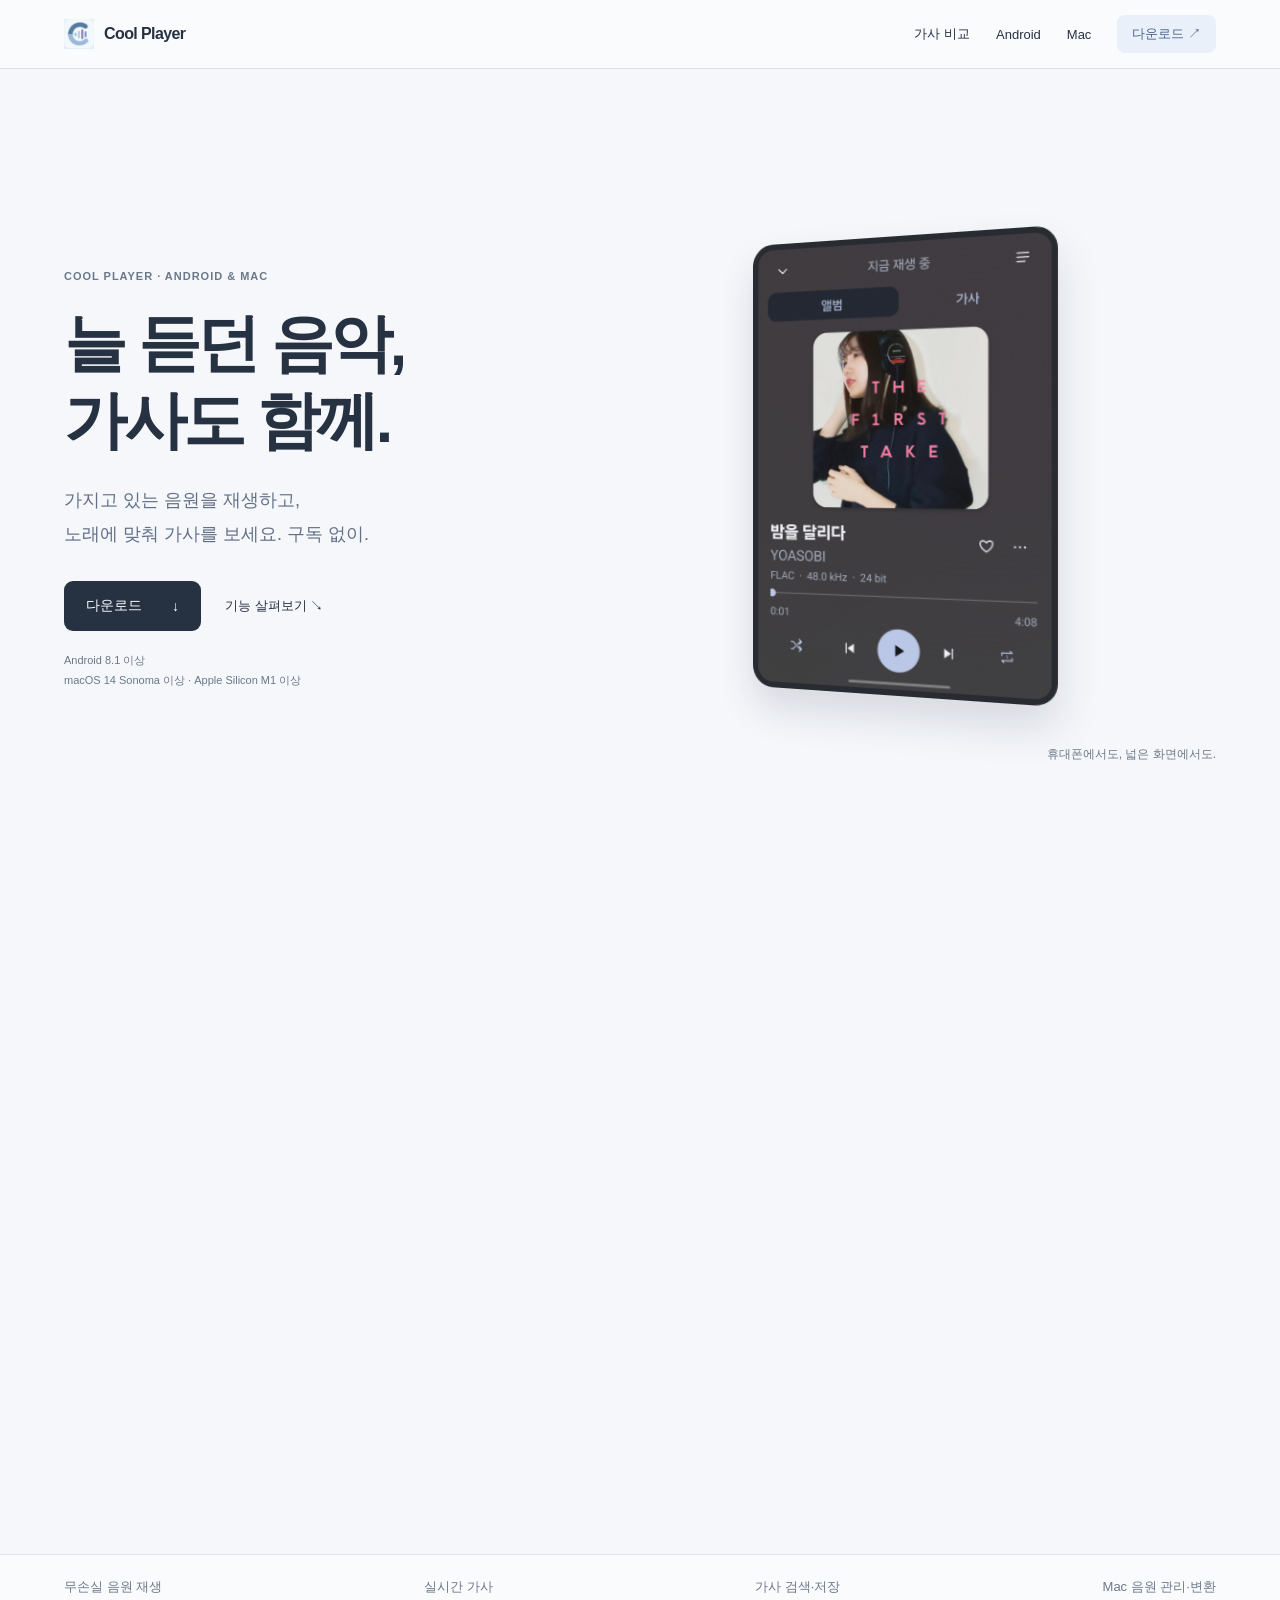
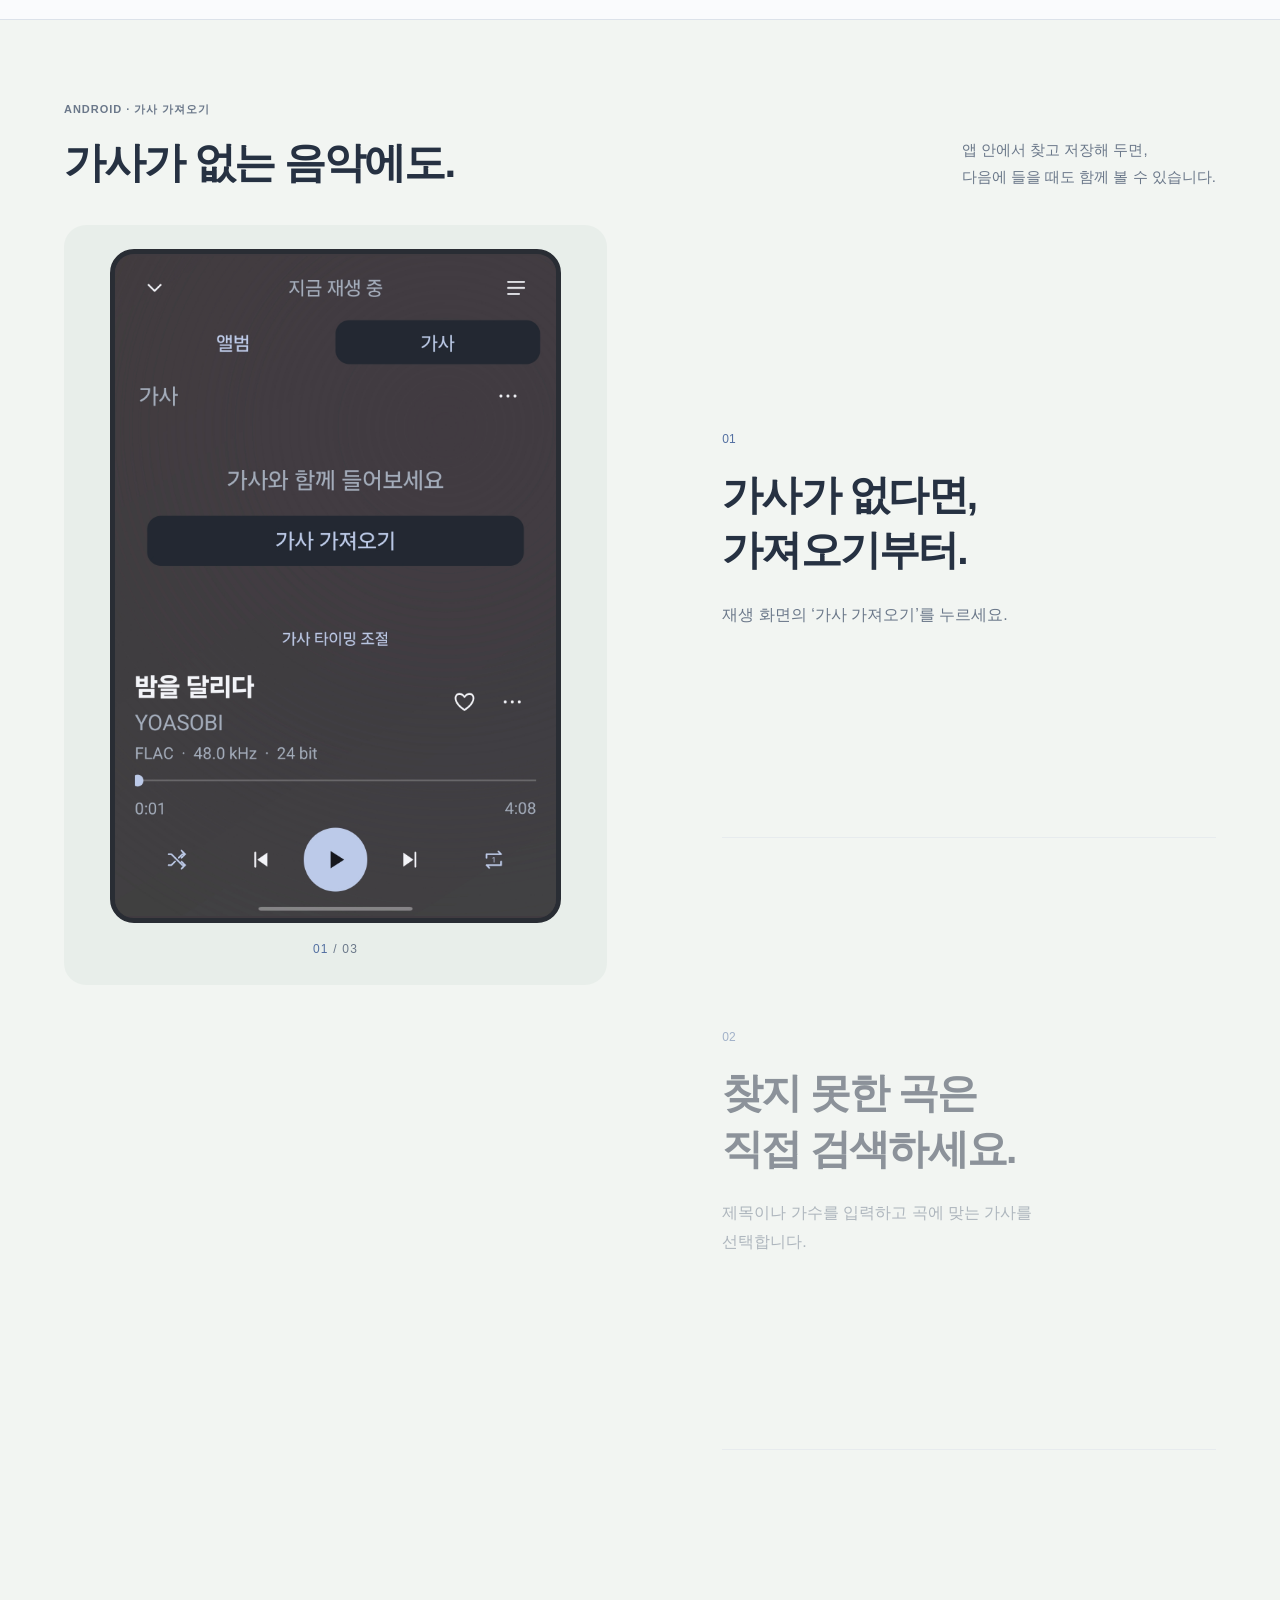
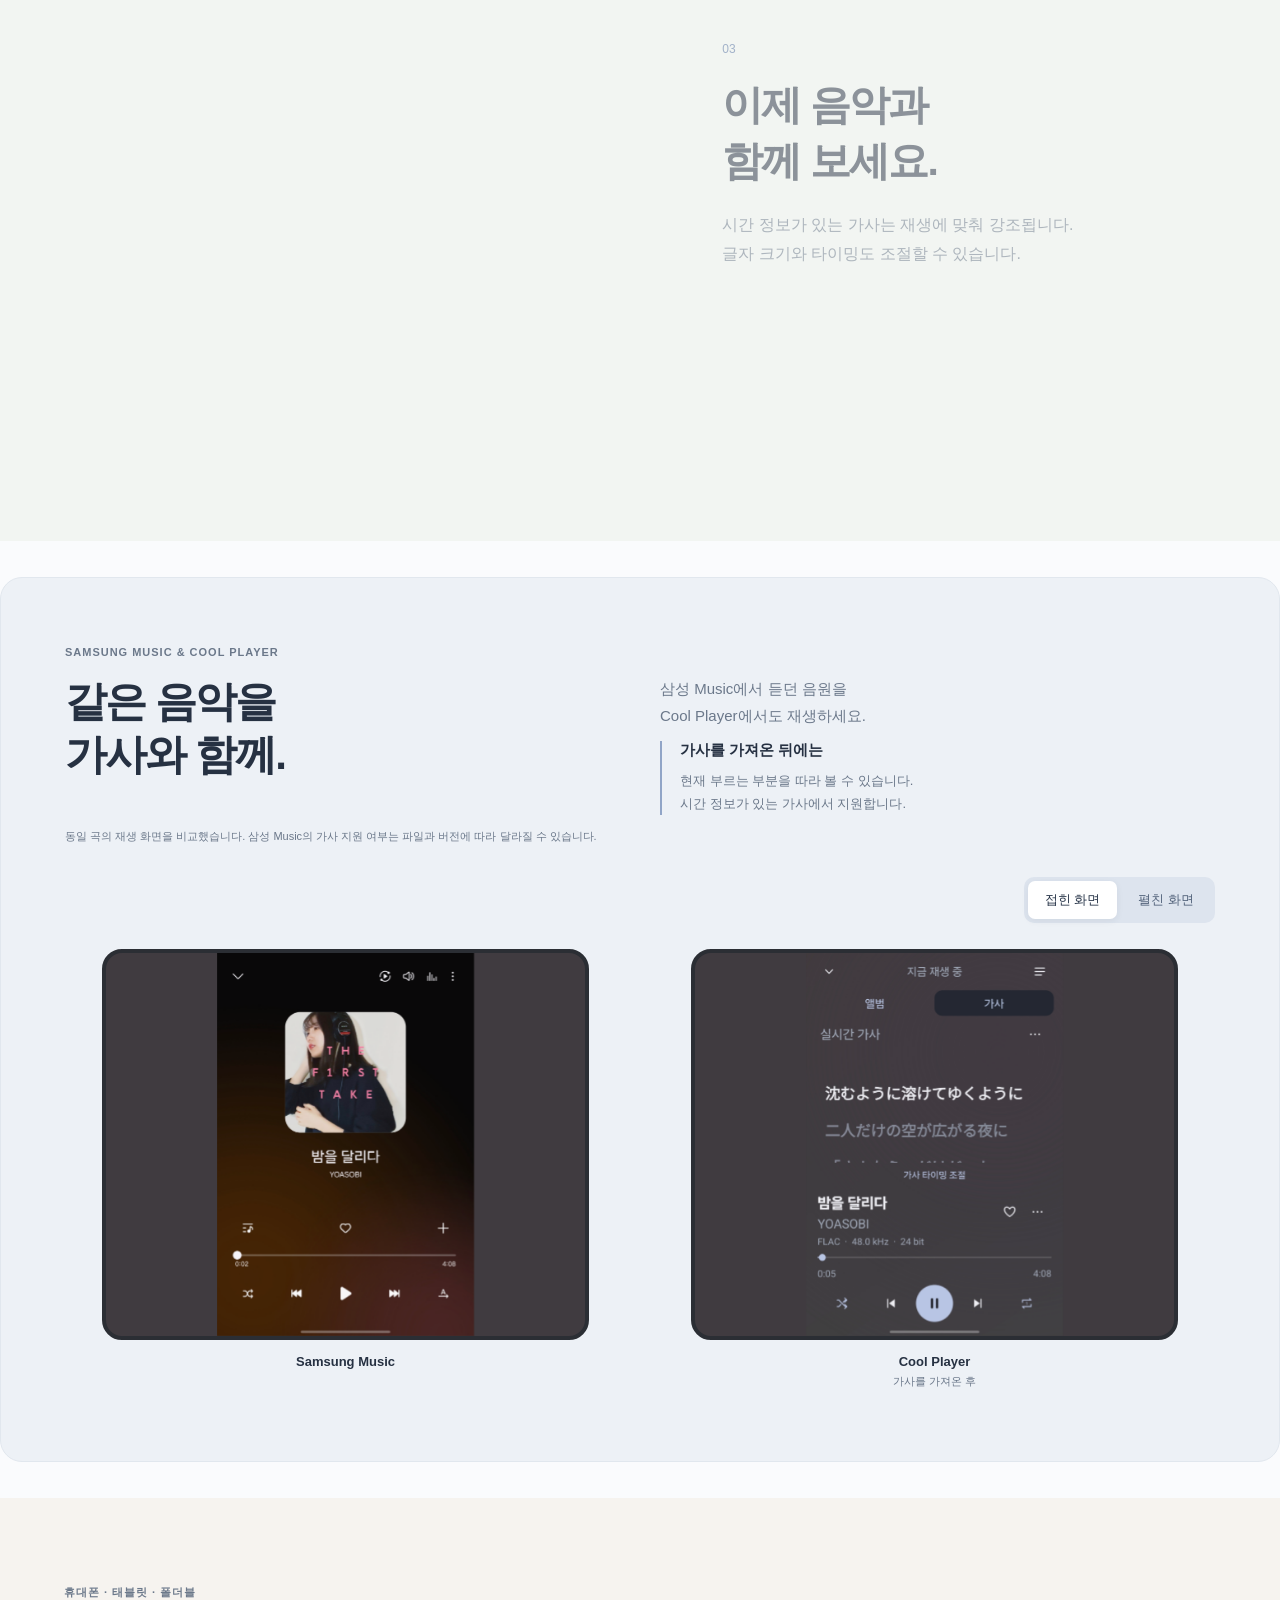
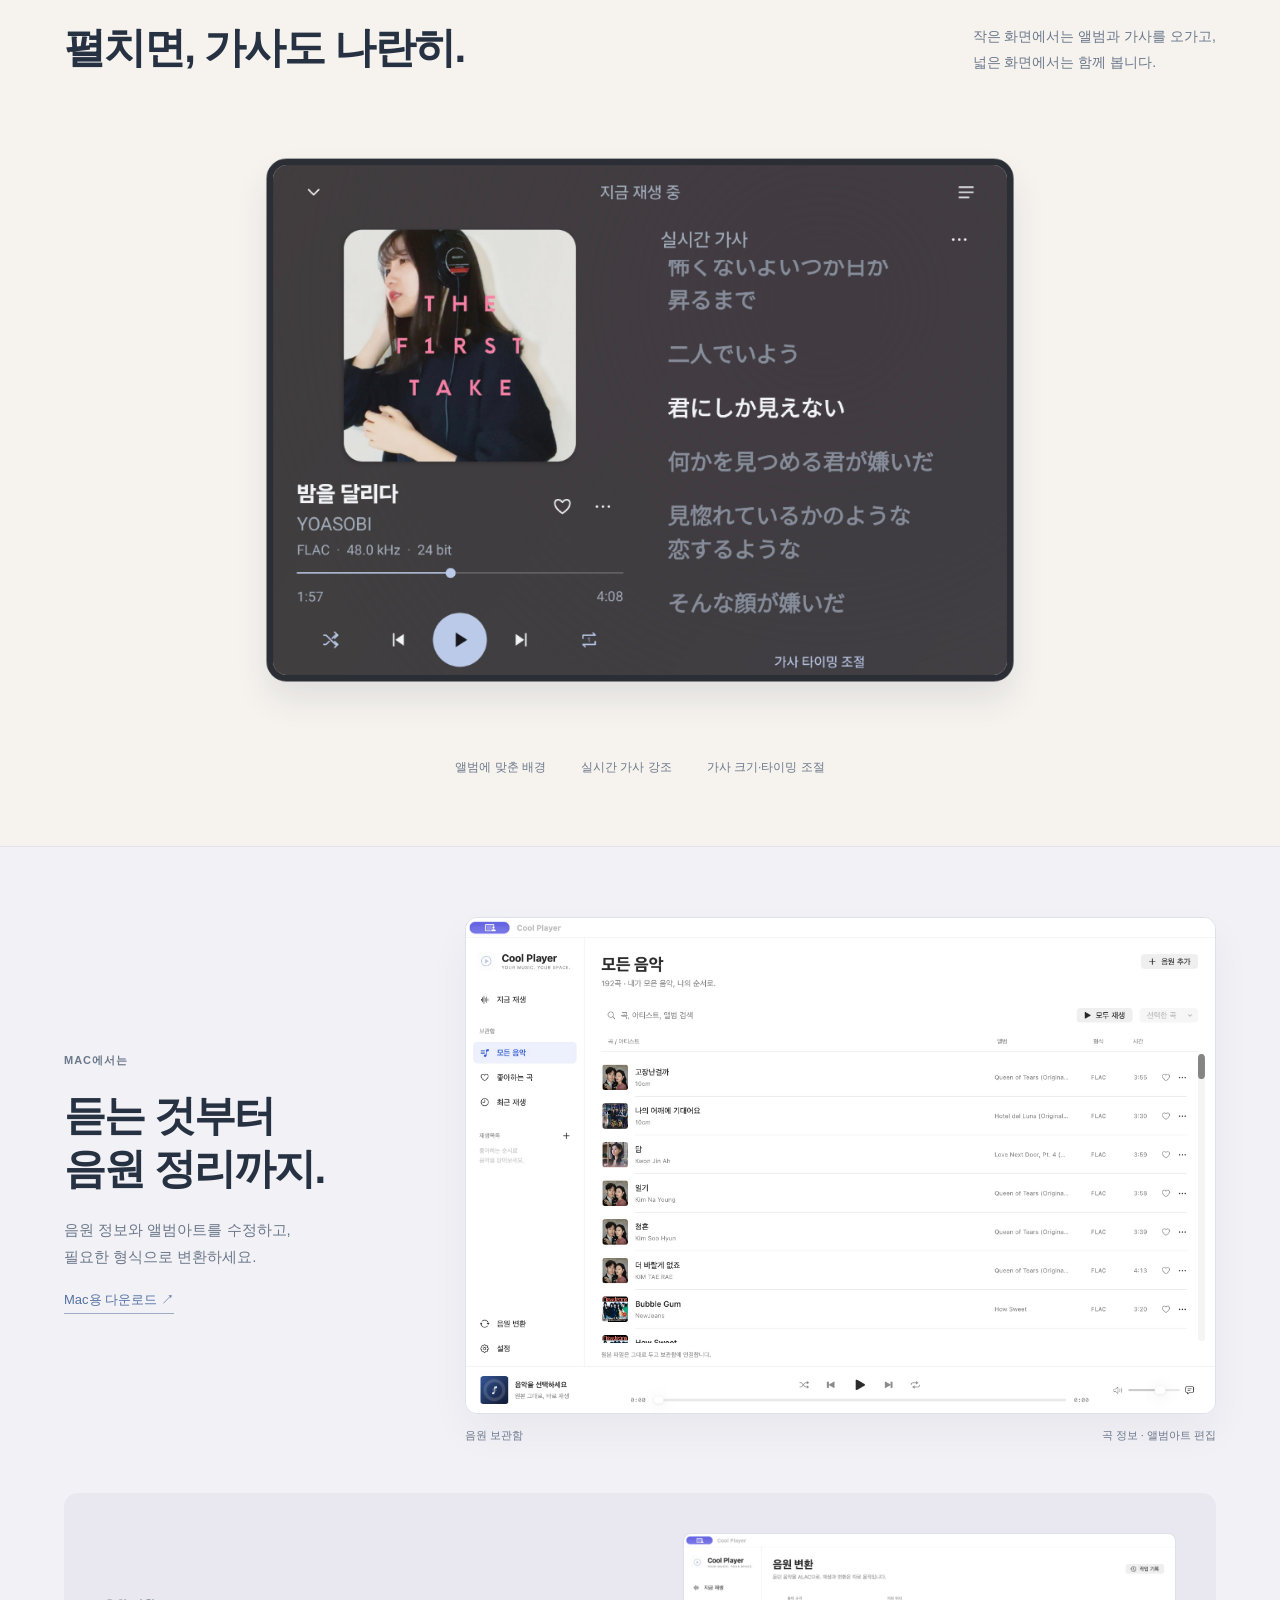
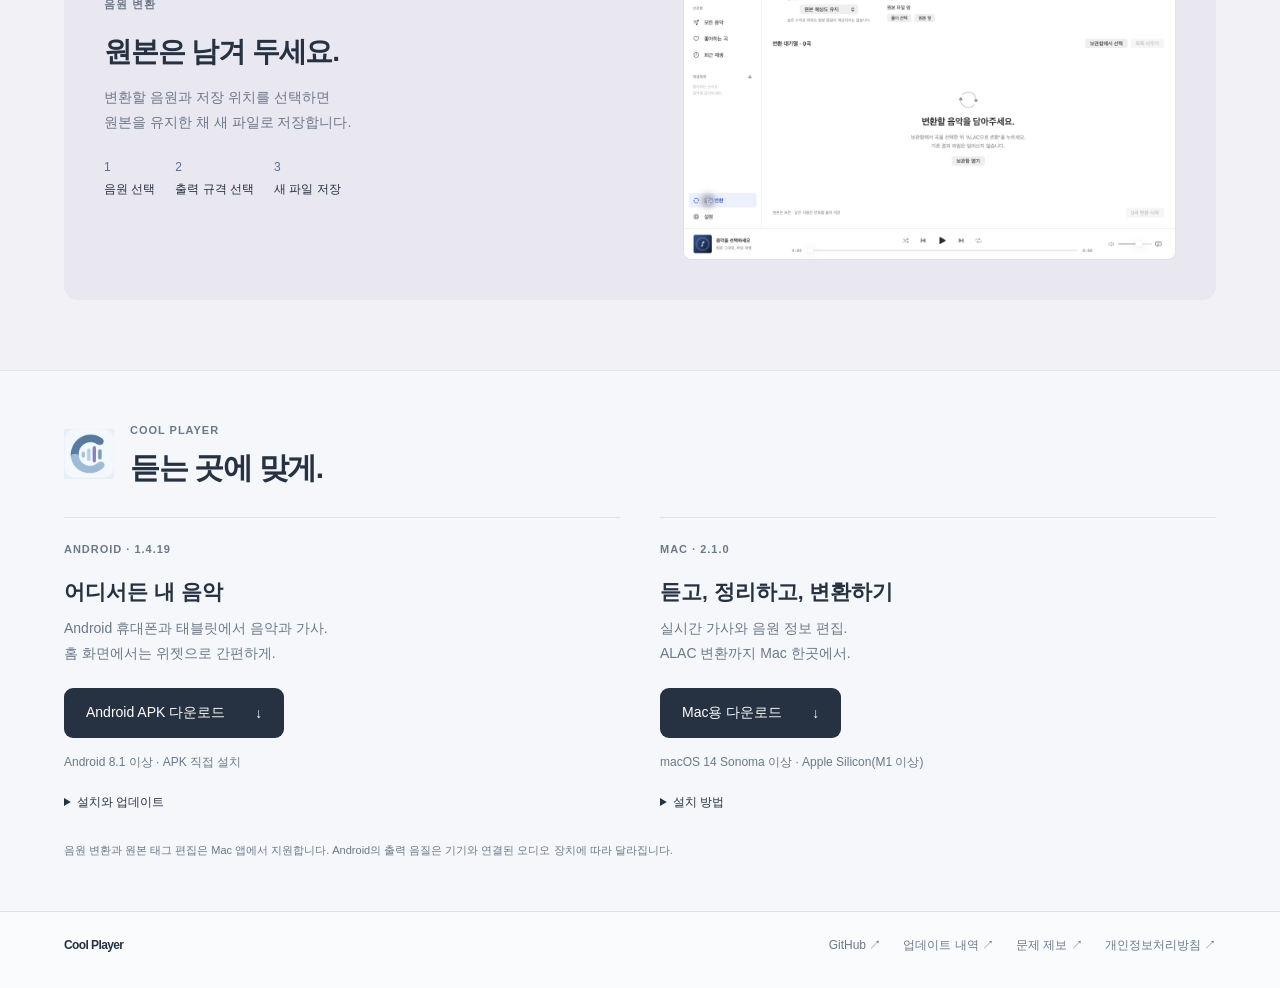
==== commit f53a076f: "Update website logo to new Cool Player icon" ====
--- a/docs/index.html
+++ b/docs/index.html
@@ -1,6 +1,6 @@
 <!doctype html>
-<html lang="ko"><head><meta charset="utf-8"><meta name="viewport" content="width=device-width,initial-scale=1"><meta name="theme-color" content="#f7f8f5"><title>Cool Player — Mac과 Android 음악 플레이어</title><meta name="description" content="가지고 있는 음원으로 실시간 가사까지, 별도의 구독 없이 즐기세요. FLAC, 실시간 가사, 앨범아트, 재생목록과 Android 홈 화면 위젯을 지원합니다."><link rel="icon" href="assets/icon.png"><link rel="stylesheet" href="style.css?v=1.4.19"></head>
-<body><header class="navigation"><a href="#" class="brand"><img src="assets/icon.png" alt="">Cool Player</a><nav aria-label="주 메뉴"><a href="#compare">가사 비교</a><a href="#android">Android</a><a href="#mac">Mac</a><a class="nav-download" href="#download">다운로드 <span aria-hidden="true">↗</span></a></nav></header>
+<html lang="ko"><head><meta charset="utf-8"><meta name="viewport" content="width=device-width,initial-scale=1"><meta name="theme-color" content="#f7f8f5"><title>Cool Player — Mac과 Android 음악 플레이어</title><meta name="description" content="가지고 있는 음원으로 실시간 가사까지, 별도의 구독 없이 즐기세요. FLAC, 실시간 가사, 앨범아트, 재생목록과 Android 홈 화면 위젯을 지원합니다."><link rel="icon" href="assets/icon.png?v=20261023"><link rel="stylesheet" href="style.css?v=1.4.19"></head>
+<body><header class="navigation"><a href="#" class="brand"><img src="assets/icon.png?v=20261023" alt="">Cool Player</a><nav aria-label="주 메뉴"><a href="#compare">가사 비교</a><a href="#android">Android</a><a href="#mac">Mac</a><a class="nav-download" href="#download">다운로드 <span aria-hidden="true">↗</span></a></nav></header>
 <main>
 <div class="hero-scroll"><section class="product-hero" aria-labelledby="opening-title">
 <div class="hero-message"><p class="eyebrow">COOL PLAYER · ANDROID & MAC</p><h1 id="opening-title">늘 듣던 음악,<br>가사도 함께.</h1><p class="hero-description">가지고 있는 음원을 재생하고,<br>노래에 맞춰 가사를 보세요. 구독 없이.</p><div class="hero-links"><a class="download" href="#download">다운로드 <span>↓</span></a><a class="text-link" href="#android">기능 살펴보기 ↘</a></div><p class="hero-requirements">Android 8.1 이상<br>macOS 14 Sonoma 이상 · Apple Silicon M1 이상</p></div>
@@ -10,7 +10,7 @@
 <section id="android" class="lyrics-journey" aria-labelledby="journey-title"><div class="journey-heading"><p class="eyebrow">ANDROID · 가사 가져오기</p><h2 id="journey-title">가사가 없는 음악에도.</h2><p>앱 안에서 찾고 저장해 두면,<br>다음에 들을 때도 함께 볼 수 있습니다.</p></div><div class="journey-story"><div class="journey-stage"><div class="journey-phone"><img class="current" src="assets/player-empty.jpg" alt="가사 가져오기 버튼이 있는 재생 화면"><img src="assets/player-search.jpg" alt="제목과 가수로 가사를 검색하는 화면" aria-hidden="true"><img src="assets/player-lyrics.jpg" alt="가사를 불러온 뒤 현재 줄이 강조되는 화면" aria-hidden="true"></div><p class="journey-position" aria-hidden="true"><span>01</span> / 03</p></div><div class="journey-chapters"><article><span>01</span><h3>가사가 없다면,<br>가져오기부터.</h3><p>재생 화면의 ‘가사 가져오기’를 누르세요.</p></article><article><span>02</span><h3>찾지 못한 곡은<br>직접 검색하세요.</h3><p>제목이나 가수를 입력하고 곡에 맞는 가사를 선택합니다.</p></article><article><span>03</span><h3>이제 음악과<br>함께 보세요.</h3><p>시간 정보가 있는 가사는 재생에 맞춰 강조됩니다. 글자 크기와 타이밍도 조절할 수 있습니다.</p></article></div></div></section>
 <section id="compare" class="music-comparison" aria-labelledby="compare-title"><div class="comparison-intro"><p class="eyebrow">SAMSUNG MUSIC & COOL PLAYER</p><h2 id="compare-title">같은 음악을<br>가사와 함께.</h2><p>삼성 Music에서 듣던 음원을<br>Cool Player에서도 재생하세요.</p><div class="comparison-detail"><strong>가사를 가져온 뒤에는</strong><p>현재 부르는 부분을 따라 볼 수 있습니다.<br>시간 정보가 있는 가사에서 지원합니다.</p></div><p class="comparison-scope">동일 곡의 재생 화면을 비교했습니다. 삼성 Music의 가사 지원 여부는 파일과 버전에 따라 달라질 수 있습니다.</p></div><div class="comparison-view"><div class="comparison-switch" role="group" aria-label="비교 화면 크기"><button type="button" data-comparison="phone" aria-pressed="true" aria-controls="comparison-images">접힌 화면</button><button type="button" data-comparison="wide" aria-pressed="false" aria-controls="comparison-images">펼친 화면</button></div><div class="comparison-pair" id="comparison-images"><figure><div class="comparison-device"><img src="assets/samsung-phone.jpg" alt="삼성 Music에서 밤을 달리다를 재생하는 화면" loading="lazy"></div><figcaption>Samsung Music</figcaption></figure><figure><div class="comparison-device"><img src="assets/player-lyrics.jpg" alt="Cool Player에서 같은 곡에 가사를 불러온 화면" loading="lazy"></div><figcaption>Cool Player <span>가사를 가져온 후</span></figcaption></figure></div></div></section>
 <section class="wide-listening" aria-labelledby="wide-title"><div class="wide-heading"><div><p class="eyebrow">휴대폰 · 태블릿 · 폴더블</p><h2 id="wide-title">펼치면, 가사도 나란히.</h2></div><p>작은 화면에서는 앨범과 가사를 오가고,<br>넓은 화면에서는 함께 봅니다.</p></div><figure class="wide-product"><img src="assets/player-wide.jpg" alt="넓은 화면에서 앨범과 가사를 나란히 보여주는 Cool Player" loading="lazy"></figure><div class="wide-features"><span>앨범에 맞춘 배경</span><span>실시간 가사 강조</span><span>가사 크기·타이밍 조절</span></div></section>
-<section id="mac" class="mac-workspace" aria-labelledby="mac-title"><div class="mac-intro"><p class="eyebrow">MAC에서는</p><h2 id="mac-title">듣는 것부터<br>음원 정리까지.</h2><p>음원 정보와 앨범아트를 수정하고,<br>필요한 형식으로 변환하세요.</p><a href="#download">Mac용 다운로드 ↗</a></div><figure class="mac-library"><img src="assets/mac-library.jpg" loading="lazy" alt="Cool Player Mac 음악 보관함"><figcaption><span>음원 보관함</span><span>곡 정보 · 앨범아트 편집</span></figcaption></figure><div class="conversion-workflow"><div><p class="eyebrow">음원 변환</p><h3>원본은 남겨 두세요.</h3><p>변환할 음원과 저장 위치를 선택하면<br>원본을 유지한 채 새 파일로 저장합니다.</p><ol><li>음원 선택</li><li>출력 규격 선택</li><li>새 파일 저장</li></ol></div><img src="assets/mac-conversion.jpg" loading="lazy" alt="Mac 앱의 출력 규격과 저장 위치 선택 화면"></div></section><section id="download" class="platform-downloads"><div class="download-heading"><img src="assets/icon.png" alt=""><div><p class="eyebrow">COOL PLAYER</p><h2>듣는 곳에 맞게.</h2></div></div><div class="platform-grid">
+<section id="mac" class="mac-workspace" aria-labelledby="mac-title"><div class="mac-intro"><p class="eyebrow">MAC에서는</p><h2 id="mac-title">듣는 것부터<br>음원 정리까지.</h2><p>음원 정보와 앨범아트를 수정하고,<br>필요한 형식으로 변환하세요.</p><a href="#download">Mac용 다운로드 ↗</a></div><figure class="mac-library"><img src="assets/mac-library.jpg" loading="lazy" alt="Cool Player Mac 음악 보관함"><figcaption><span>음원 보관함</span><span>곡 정보 · 앨범아트 편집</span></figcaption></figure><div class="conversion-workflow"><div><p class="eyebrow">음원 변환</p><h3>원본은 남겨 두세요.</h3><p>변환할 음원과 저장 위치를 선택하면<br>원본을 유지한 채 새 파일로 저장합니다.</p><ol><li>음원 선택</li><li>출력 규격 선택</li><li>새 파일 저장</li></ol></div><img src="assets/mac-conversion.jpg" loading="lazy" alt="Mac 앱의 출력 규격과 저장 위치 선택 화면"></div></section><section id="download" class="platform-downloads"><div class="download-heading"><img src="assets/icon.png?v=20261023" alt=""><div><p class="eyebrow">COOL PLAYER</p><h2>듣는 곳에 맞게.</h2></div></div><div class="platform-grid">
 <article><p class="eyebrow">ANDROID · 1.4.19</p><h3>어디서든 내 음악</h3><p>Android 휴대폰과 태블릿에서 음악과 가사.<br>홈 화면에서는 위젯으로 간편하게.</p><a class="download" href="https://github.com/hun8902/CoolPlayer/releases/download/android-v1.4.19-compat/Cool-Player-Android.apk">Android APK 다운로드 <span>↓</span></a><p class="requirements">Android 8.1 이상 · APK 직접 설치</p><details><summary>설치와 업데이트</summary><p>APK를 내려받아 열고 Android 설치 안내를 따라 주세요. 기존 앱을 삭제하지 않고 업데이트하면 보관함과 설정이 유지됩니다.</p><p>앱의 설정 → 앱 업데이트에서 새 버전을 확인하고 설치할 수 있습니다. 자동 확인을 켜면 앱 실행 시 하루에 한 번 새 릴리스를 확인합니다. 다운로드와 설치는 직접 선택합니다. 1.4.1 사용자는 앱 안의 업데이트 확인을 이용하세요.</p></details></article>
 <article><p class="eyebrow">MAC · 2.1.0</p><h3>듣고, 정리하고, 변환하기</h3><p>실시간 가사와 음원 정보 편집.<br>ALAC 변환까지 Mac 한곳에서.</p><a class="download" href="https://github.com/hun8902/CoolPlayer/releases/download/v2.1.0/Cool-Player-Mac.zip">Mac용 다운로드 <span>↓</span></a><p class="requirements">macOS 14 Sonoma 이상 · Apple Silicon(M1 이상)</p><details><summary>설치 방법</summary><p>ZIP 압축을 풀고 Cool Player.app을 응용 프로그램 폴더로 옮기세요.</p></details></article>
 </div><p class="platform-note">음원 변환과 원본 태그 편집은 Mac 앱에서 지원합니다. Android의 출력 음질은 기기와 연결된 오디오 장치에 따라 달라집니다.</p></section>
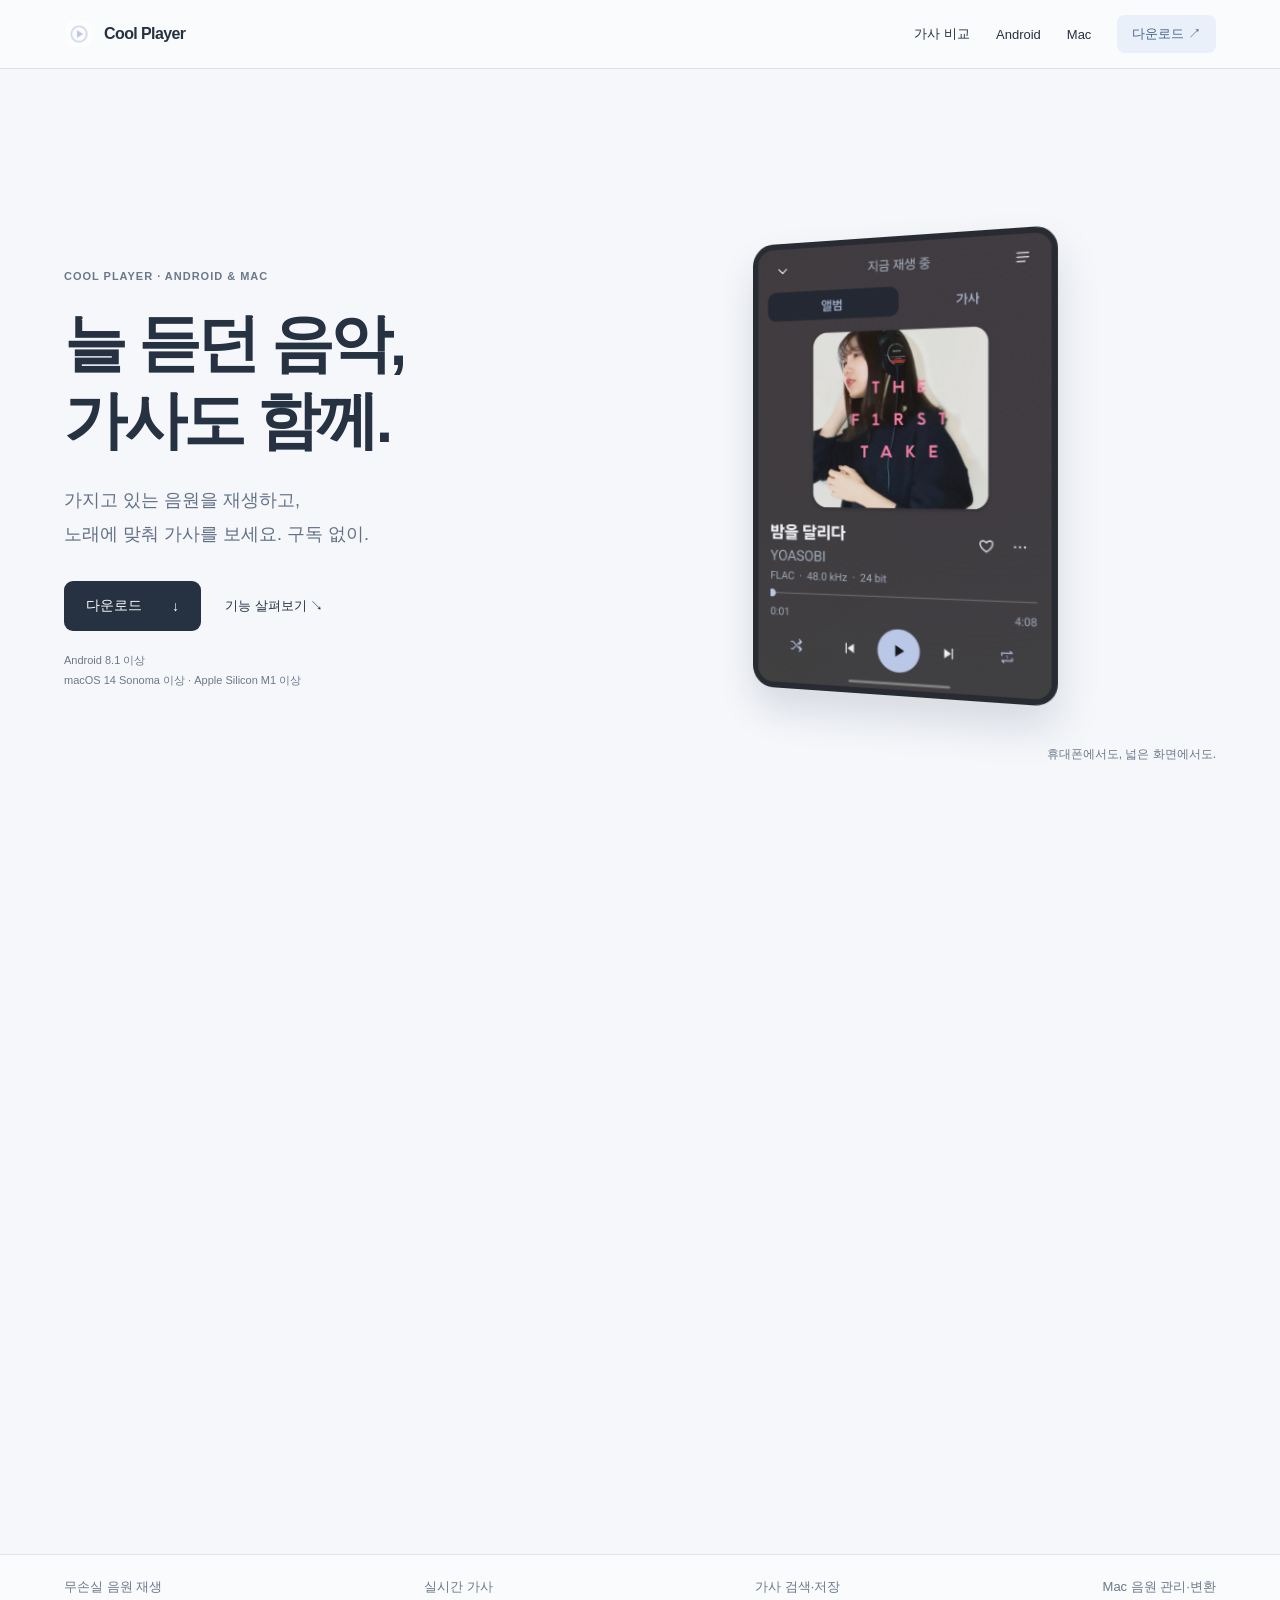
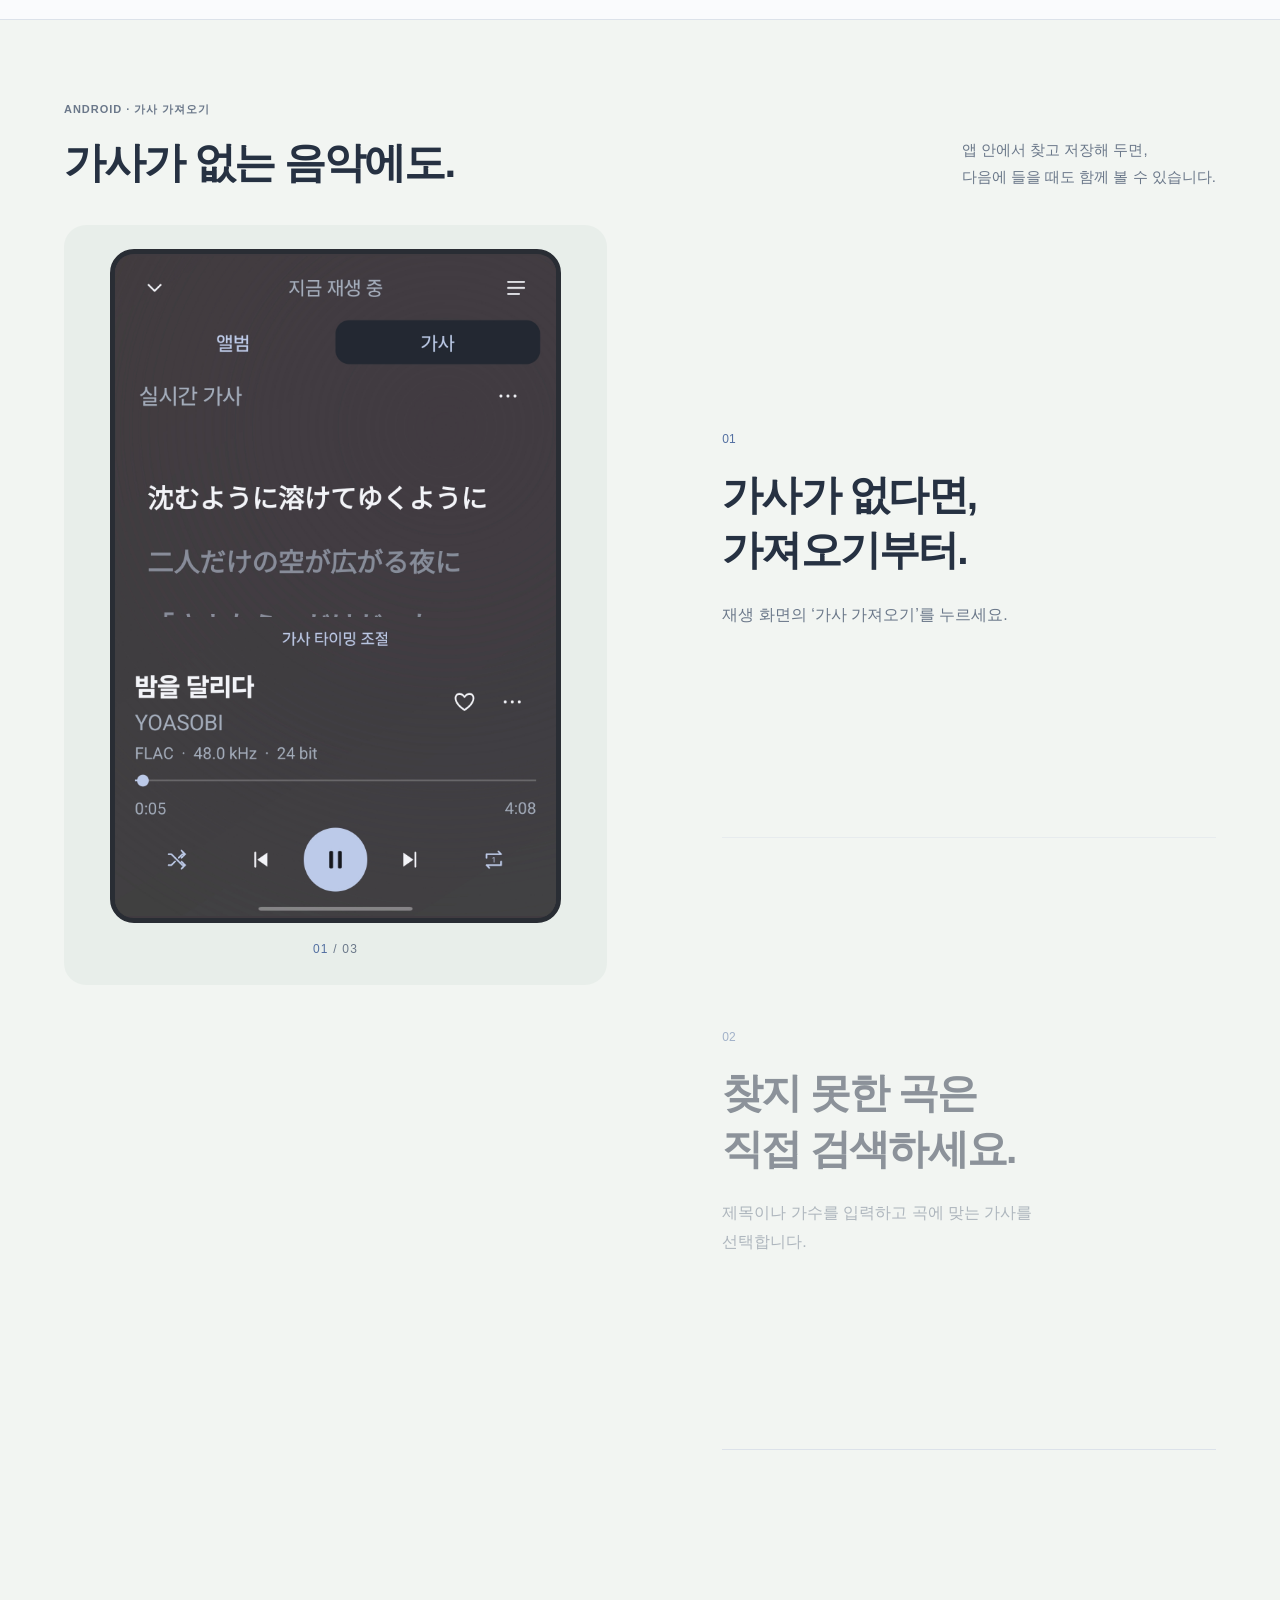
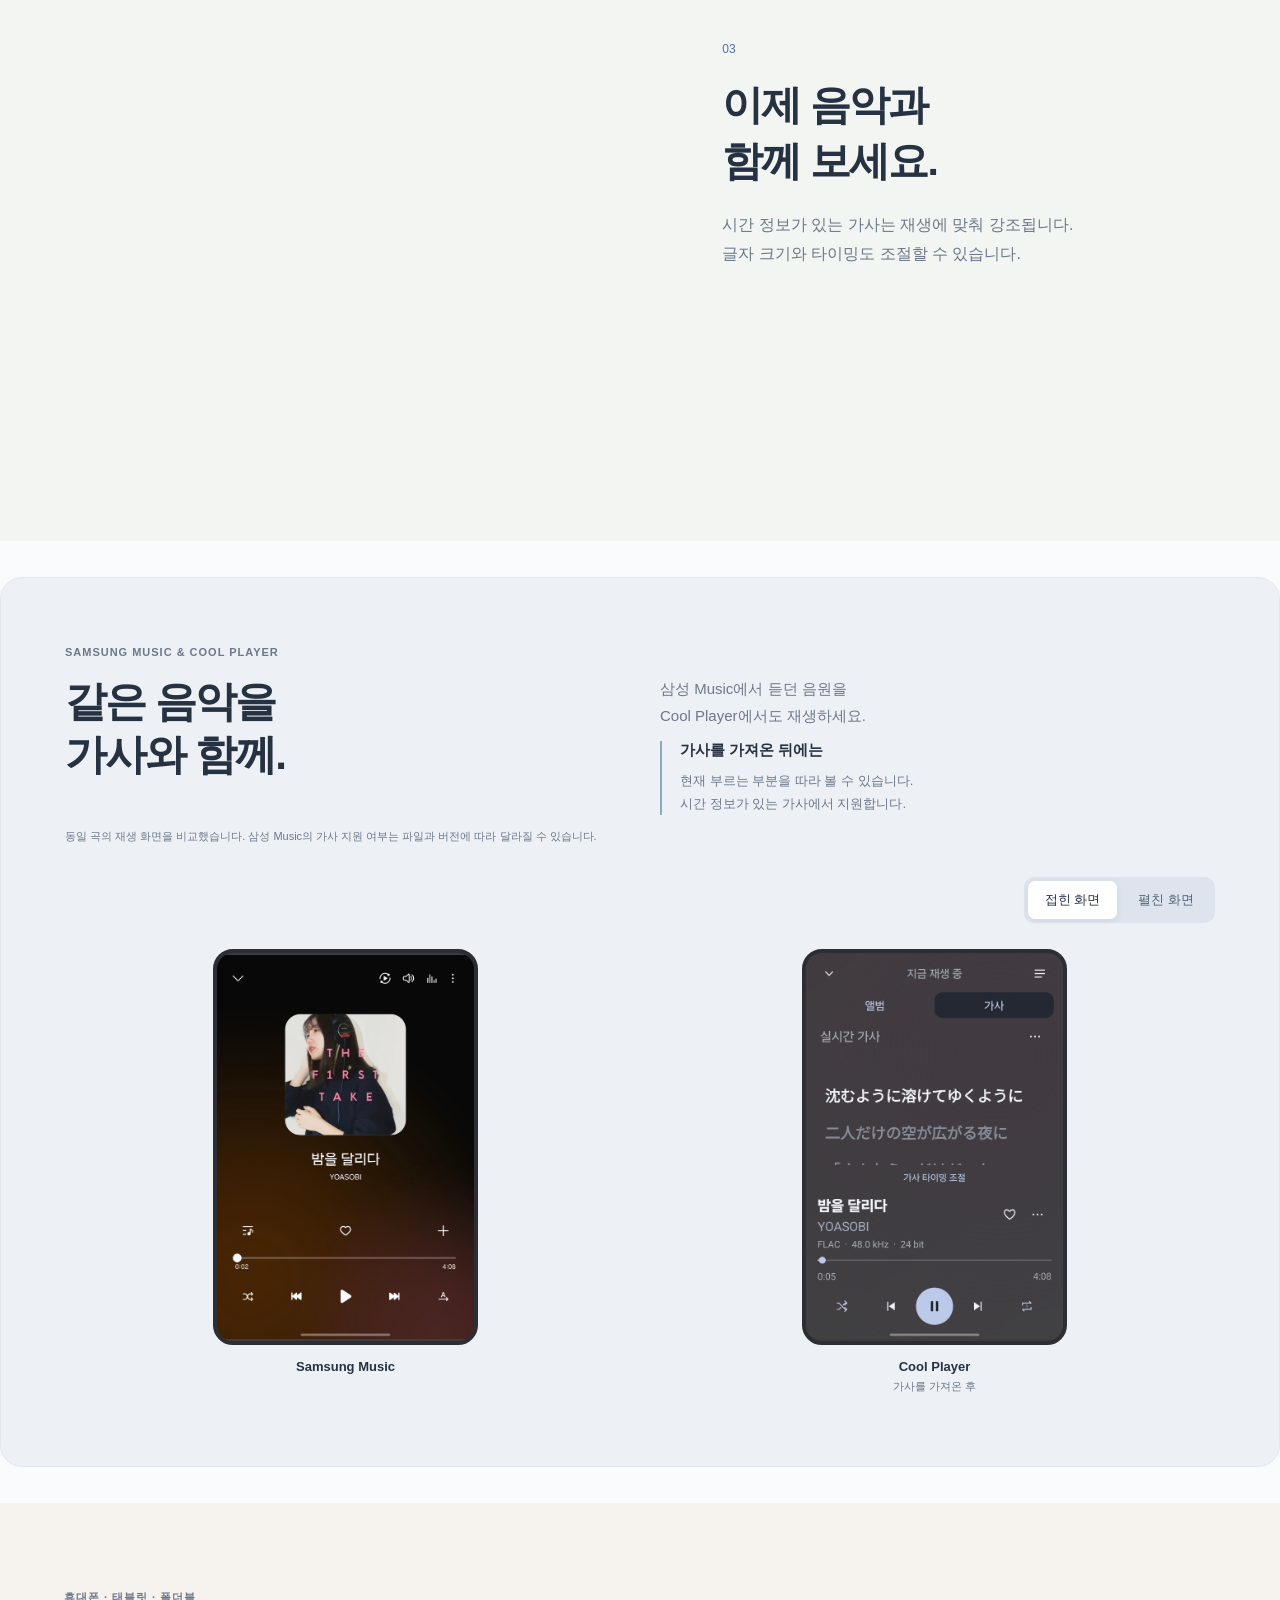
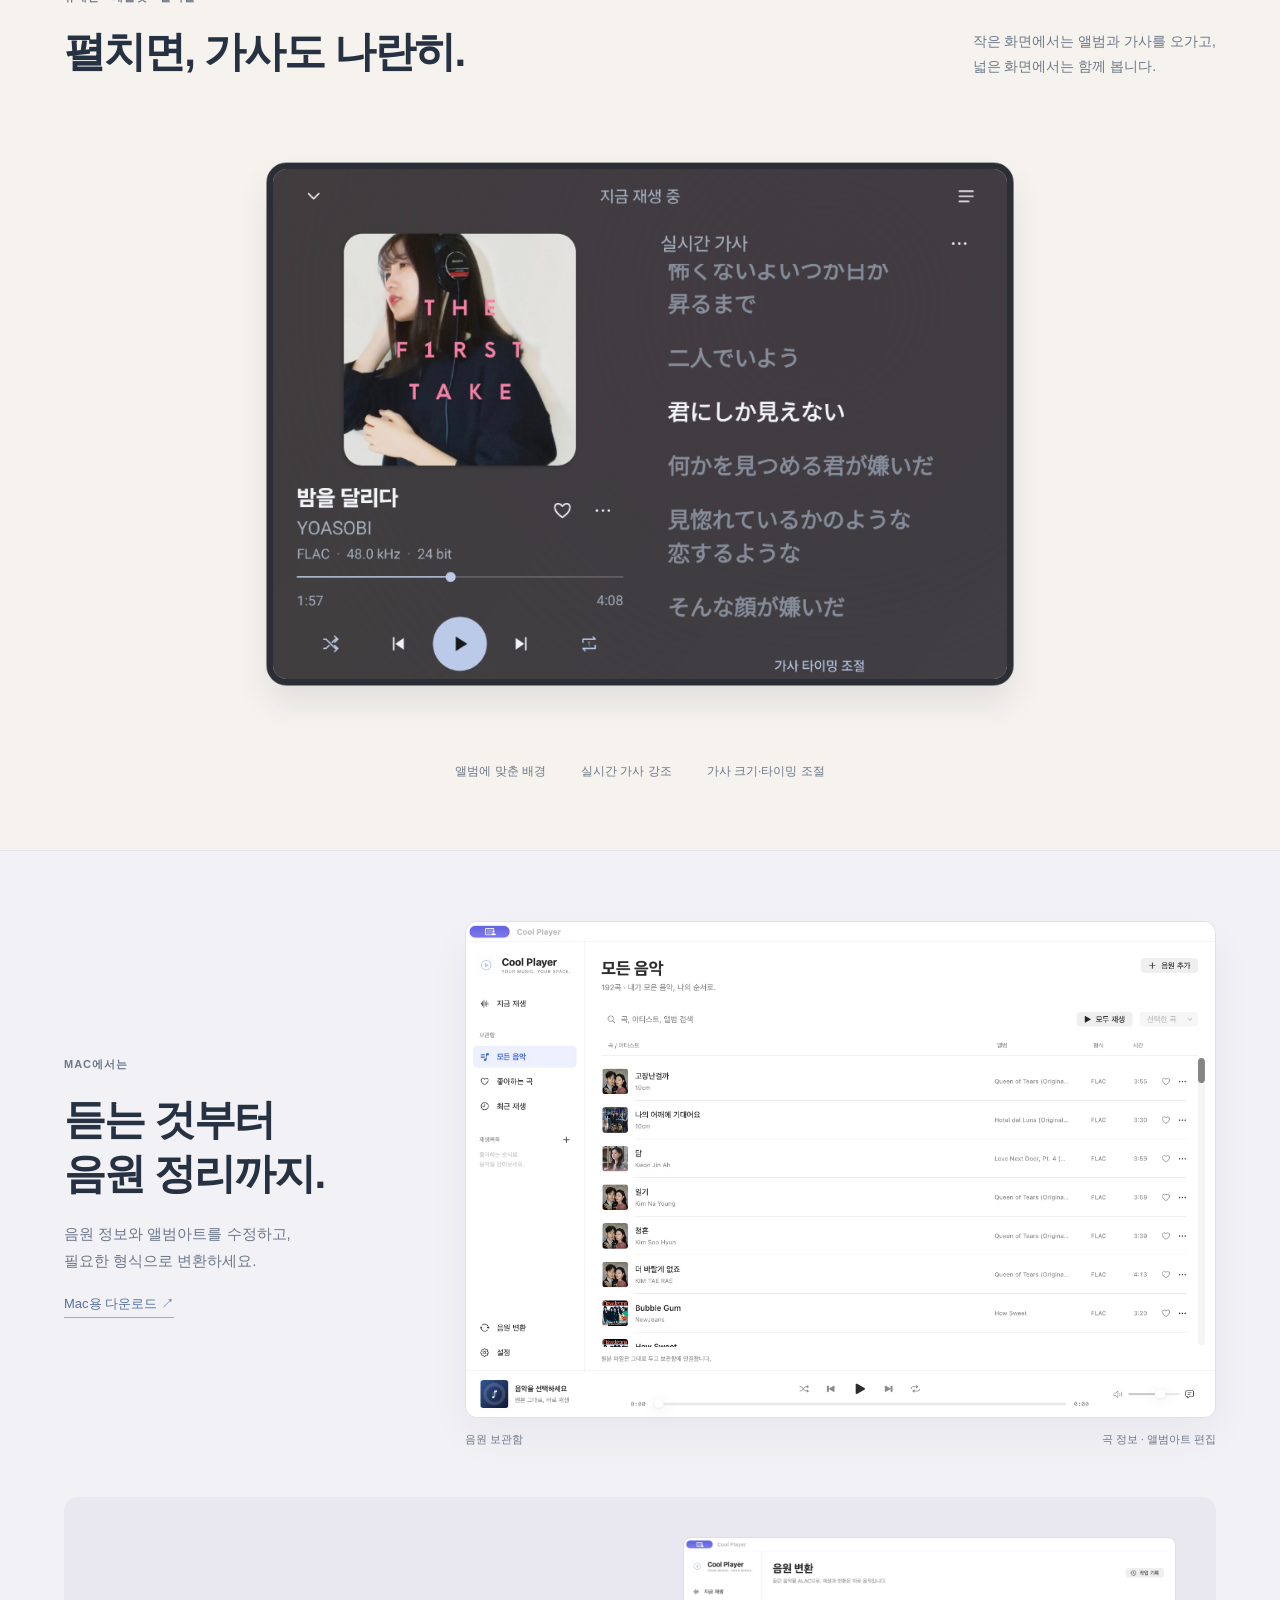
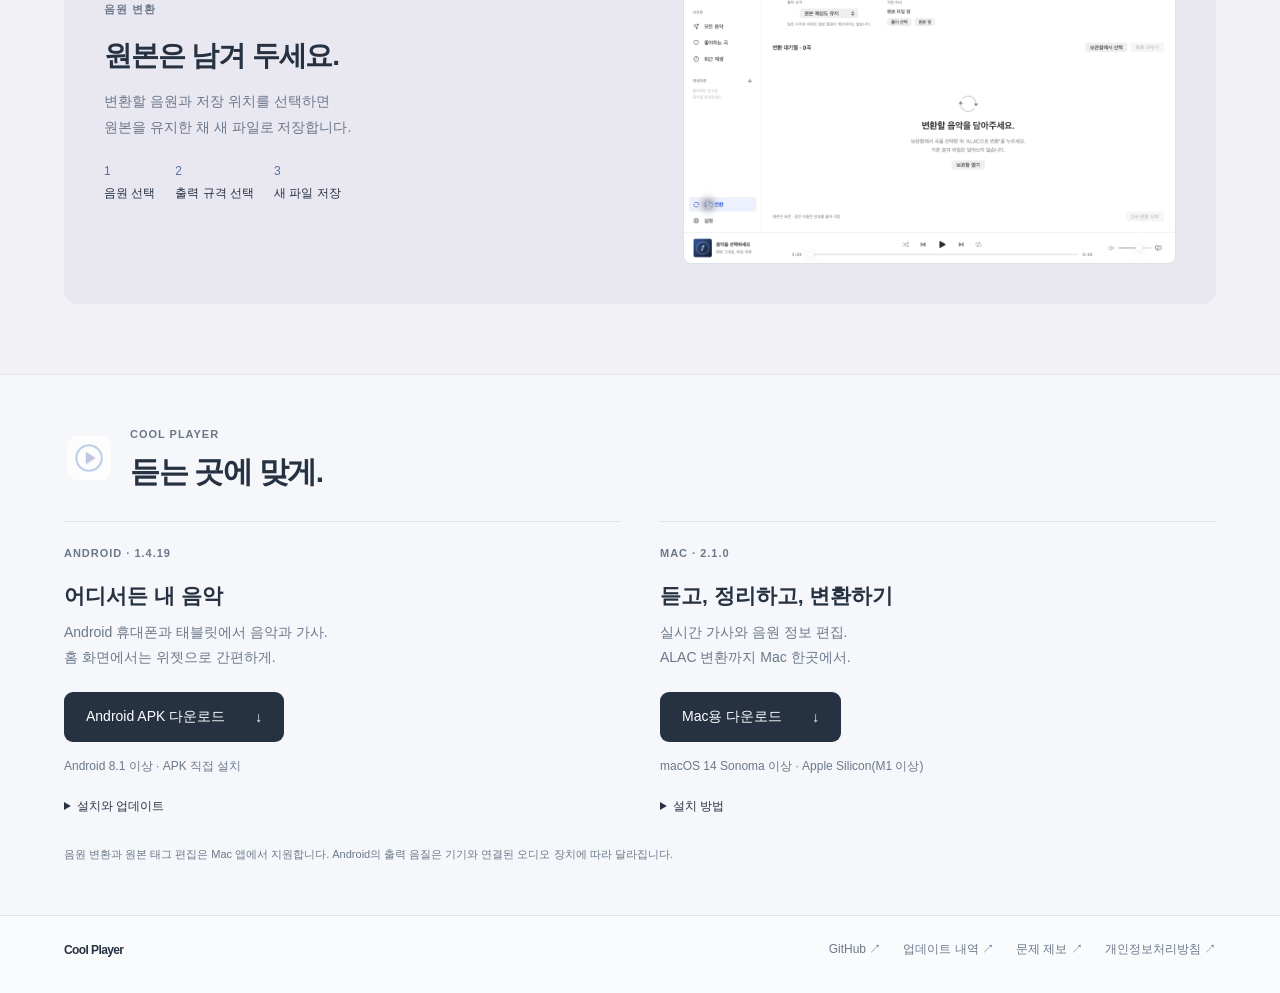
==== commit 55b07d61: "Restore original Cool Player website logo" ====
--- a/docs/index.html
+++ b/docs/index.html
@@ -1,6 +1,6 @@
 <!doctype html>
-<html lang="ko"><head><meta charset="utf-8"><meta name="viewport" content="width=device-width,initial-scale=1"><meta name="theme-color" content="#f7f8f5"><title>Cool Player — Mac과 Android 음악 플레이어</title><meta name="description" content="가지고 있는 음원으로 실시간 가사까지, 별도의 구독 없이 즐기세요. FLAC, 실시간 가사, 앨범아트, 재생목록과 Android 홈 화면 위젯을 지원합니다."><link rel="icon" href="assets/icon.png?v=20261023"><link rel="stylesheet" href="style.css?v=1.4.19"></head>
-<body><header class="navigation"><a href="#" class="brand"><img src="assets/icon.png?v=20261023" alt="">Cool Player</a><nav aria-label="주 메뉴"><a href="#compare">가사 비교</a><a href="#android">Android</a><a href="#mac">Mac</a><a class="nav-download" href="#download">다운로드 <span aria-hidden="true">↗</span></a></nav></header>
+<html lang="ko"><head><meta charset="utf-8"><meta name="viewport" content="width=device-width,initial-scale=1"><meta name="theme-color" content="#f7f8f5"><title>Cool Player — Mac과 Android 음악 플레이어</title><meta name="description" content="가지고 있는 음원으로 실시간 가사까지, 별도의 구독 없이 즐기세요. FLAC, 실시간 가사, 앨범아트, 재생목록과 Android 홈 화면 위젯을 지원합니다."><link rel="icon" href="assets/icon.png?v=20261023-original"><link rel="stylesheet" href="style.css?v=1.4.19"></head>
+<body><header class="navigation"><a href="#" class="brand"><img src="assets/icon.png?v=20261023-original" alt="">Cool Player</a><nav aria-label="주 메뉴"><a href="#compare">가사 비교</a><a href="#android">Android</a><a href="#mac">Mac</a><a class="nav-download" href="#download">다운로드 <span aria-hidden="true">↗</span></a></nav></header>
 <main>
 <div class="hero-scroll"><section class="product-hero" aria-labelledby="opening-title">
 <div class="hero-message"><p class="eyebrow">COOL PLAYER · ANDROID & MAC</p><h1 id="opening-title">늘 듣던 음악,<br>가사도 함께.</h1><p class="hero-description">가지고 있는 음원을 재생하고,<br>노래에 맞춰 가사를 보세요. 구독 없이.</p><div class="hero-links"><a class="download" href="#download">다운로드 <span>↓</span></a><a class="text-link" href="#android">기능 살펴보기 ↘</a></div><p class="hero-requirements">Android 8.1 이상<br>macOS 14 Sonoma 이상 · Apple Silicon M1 이상</p></div>
@@ -10,7 +10,7 @@
 <section id="android" class="lyrics-journey" aria-labelledby="journey-title"><div class="journey-heading"><p class="eyebrow">ANDROID · 가사 가져오기</p><h2 id="journey-title">가사가 없는 음악에도.</h2><p>앱 안에서 찾고 저장해 두면,<br>다음에 들을 때도 함께 볼 수 있습니다.</p></div><div class="journey-story"><div class="journey-stage"><div class="journey-phone"><img class="current" src="assets/player-empty.jpg" alt="가사 가져오기 버튼이 있는 재생 화면"><img src="assets/player-search.jpg" alt="제목과 가수로 가사를 검색하는 화면" aria-hidden="true"><img src="assets/player-lyrics.jpg" alt="가사를 불러온 뒤 현재 줄이 강조되는 화면" aria-hidden="true"></div><p class="journey-position" aria-hidden="true"><span>01</span> / 03</p></div><div class="journey-chapters"><article><span>01</span><h3>가사가 없다면,<br>가져오기부터.</h3><p>재생 화면의 ‘가사 가져오기’를 누르세요.</p></article><article><span>02</span><h3>찾지 못한 곡은<br>직접 검색하세요.</h3><p>제목이나 가수를 입력하고 곡에 맞는 가사를 선택합니다.</p></article><article><span>03</span><h3>이제 음악과<br>함께 보세요.</h3><p>시간 정보가 있는 가사는 재생에 맞춰 강조됩니다. 글자 크기와 타이밍도 조절할 수 있습니다.</p></article></div></div></section>
 <section id="compare" class="music-comparison" aria-labelledby="compare-title"><div class="comparison-intro"><p class="eyebrow">SAMSUNG MUSIC & COOL PLAYER</p><h2 id="compare-title">같은 음악을<br>가사와 함께.</h2><p>삼성 Music에서 듣던 음원을<br>Cool Player에서도 재생하세요.</p><div class="comparison-detail"><strong>가사를 가져온 뒤에는</strong><p>현재 부르는 부분을 따라 볼 수 있습니다.<br>시간 정보가 있는 가사에서 지원합니다.</p></div><p class="comparison-scope">동일 곡의 재생 화면을 비교했습니다. 삼성 Music의 가사 지원 여부는 파일과 버전에 따라 달라질 수 있습니다.</p></div><div class="comparison-view"><div class="comparison-switch" role="group" aria-label="비교 화면 크기"><button type="button" data-comparison="phone" aria-pressed="true" aria-controls="comparison-images">접힌 화면</button><button type="button" data-comparison="wide" aria-pressed="false" aria-controls="comparison-images">펼친 화면</button></div><div class="comparison-pair" id="comparison-images"><figure><div class="comparison-device"><img src="assets/samsung-phone.jpg" alt="삼성 Music에서 밤을 달리다를 재생하는 화면" loading="lazy"></div><figcaption>Samsung Music</figcaption></figure><figure><div class="comparison-device"><img src="assets/player-lyrics.jpg" alt="Cool Player에서 같은 곡에 가사를 불러온 화면" loading="lazy"></div><figcaption>Cool Player <span>가사를 가져온 후</span></figcaption></figure></div></div></section>
 <section class="wide-listening" aria-labelledby="wide-title"><div class="wide-heading"><div><p class="eyebrow">휴대폰 · 태블릿 · 폴더블</p><h2 id="wide-title">펼치면, 가사도 나란히.</h2></div><p>작은 화면에서는 앨범과 가사를 오가고,<br>넓은 화면에서는 함께 봅니다.</p></div><figure class="wide-product"><img src="assets/player-wide.jpg" alt="넓은 화면에서 앨범과 가사를 나란히 보여주는 Cool Player" loading="lazy"></figure><div class="wide-features"><span>앨범에 맞춘 배경</span><span>실시간 가사 강조</span><span>가사 크기·타이밍 조절</span></div></section>
-<section id="mac" class="mac-workspace" aria-labelledby="mac-title"><div class="mac-intro"><p class="eyebrow">MAC에서는</p><h2 id="mac-title">듣는 것부터<br>음원 정리까지.</h2><p>음원 정보와 앨범아트를 수정하고,<br>필요한 형식으로 변환하세요.</p><a href="#download">Mac용 다운로드 ↗</a></div><figure class="mac-library"><img src="assets/mac-library.jpg" loading="lazy" alt="Cool Player Mac 음악 보관함"><figcaption><span>음원 보관함</span><span>곡 정보 · 앨범아트 편집</span></figcaption></figure><div class="conversion-workflow"><div><p class="eyebrow">음원 변환</p><h3>원본은 남겨 두세요.</h3><p>변환할 음원과 저장 위치를 선택하면<br>원본을 유지한 채 새 파일로 저장합니다.</p><ol><li>음원 선택</li><li>출력 규격 선택</li><li>새 파일 저장</li></ol></div><img src="assets/mac-conversion.jpg" loading="lazy" alt="Mac 앱의 출력 규격과 저장 위치 선택 화면"></div></section><section id="download" class="platform-downloads"><div class="download-heading"><img src="assets/icon.png?v=20261023" alt=""><div><p class="eyebrow">COOL PLAYER</p><h2>듣는 곳에 맞게.</h2></div></div><div class="platform-grid">
+<section id="mac" class="mac-workspace" aria-labelledby="mac-title"><div class="mac-intro"><p class="eyebrow">MAC에서는</p><h2 id="mac-title">듣는 것부터<br>음원 정리까지.</h2><p>음원 정보와 앨범아트를 수정하고,<br>필요한 형식으로 변환하세요.</p><a href="#download">Mac용 다운로드 ↗</a></div><figure class="mac-library"><img src="assets/mac-library.jpg" loading="lazy" alt="Cool Player Mac 음악 보관함"><figcaption><span>음원 보관함</span><span>곡 정보 · 앨범아트 편집</span></figcaption></figure><div class="conversion-workflow"><div><p class="eyebrow">음원 변환</p><h3>원본은 남겨 두세요.</h3><p>변환할 음원과 저장 위치를 선택하면<br>원본을 유지한 채 새 파일로 저장합니다.</p><ol><li>음원 선택</li><li>출력 규격 선택</li><li>새 파일 저장</li></ol></div><img src="assets/mac-conversion.jpg" loading="lazy" alt="Mac 앱의 출력 규격과 저장 위치 선택 화면"></div></section><section id="download" class="platform-downloads"><div class="download-heading"><img src="assets/icon.png?v=20261023-original" alt=""><div><p class="eyebrow">COOL PLAYER</p><h2>듣는 곳에 맞게.</h2></div></div><div class="platform-grid">
 <article><p class="eyebrow">ANDROID · 1.4.19</p><h3>어디서든 내 음악</h3><p>Android 휴대폰과 태블릿에서 음악과 가사.<br>홈 화면에서는 위젯으로 간편하게.</p><a class="download" href="https://github.com/hun8902/CoolPlayer/releases/download/android-v1.4.19-compat/Cool-Player-Android.apk">Android APK 다운로드 <span>↓</span></a><p class="requirements">Android 8.1 이상 · APK 직접 설치</p><details><summary>설치와 업데이트</summary><p>APK를 내려받아 열고 Android 설치 안내를 따라 주세요. 기존 앱을 삭제하지 않고 업데이트하면 보관함과 설정이 유지됩니다.</p><p>앱의 설정 → 앱 업데이트에서 새 버전을 확인하고 설치할 수 있습니다. 자동 확인을 켜면 앱 실행 시 하루에 한 번 새 릴리스를 확인합니다. 다운로드와 설치는 직접 선택합니다. 1.4.1 사용자는 앱 안의 업데이트 확인을 이용하세요.</p></details></article>
 <article><p class="eyebrow">MAC · 2.1.0</p><h3>듣고, 정리하고, 변환하기</h3><p>실시간 가사와 음원 정보 편집.<br>ALAC 변환까지 Mac 한곳에서.</p><a class="download" href="https://github.com/hun8902/CoolPlayer/releases/download/v2.1.0/Cool-Player-Mac.zip">Mac용 다운로드 <span>↓</span></a><p class="requirements">macOS 14 Sonoma 이상 · Apple Silicon(M1 이상)</p><details><summary>설치 방법</summary><p>ZIP 압축을 풀고 Cool Player.app을 응용 프로그램 폴더로 옮기세요.</p></details></article>
 </div><p class="platform-note">음원 변환과 원본 태그 편집은 Mac 앱에서 지원합니다. Android의 출력 음질은 기기와 연결된 오디오 장치에 따라 달라집니다.</p></section>
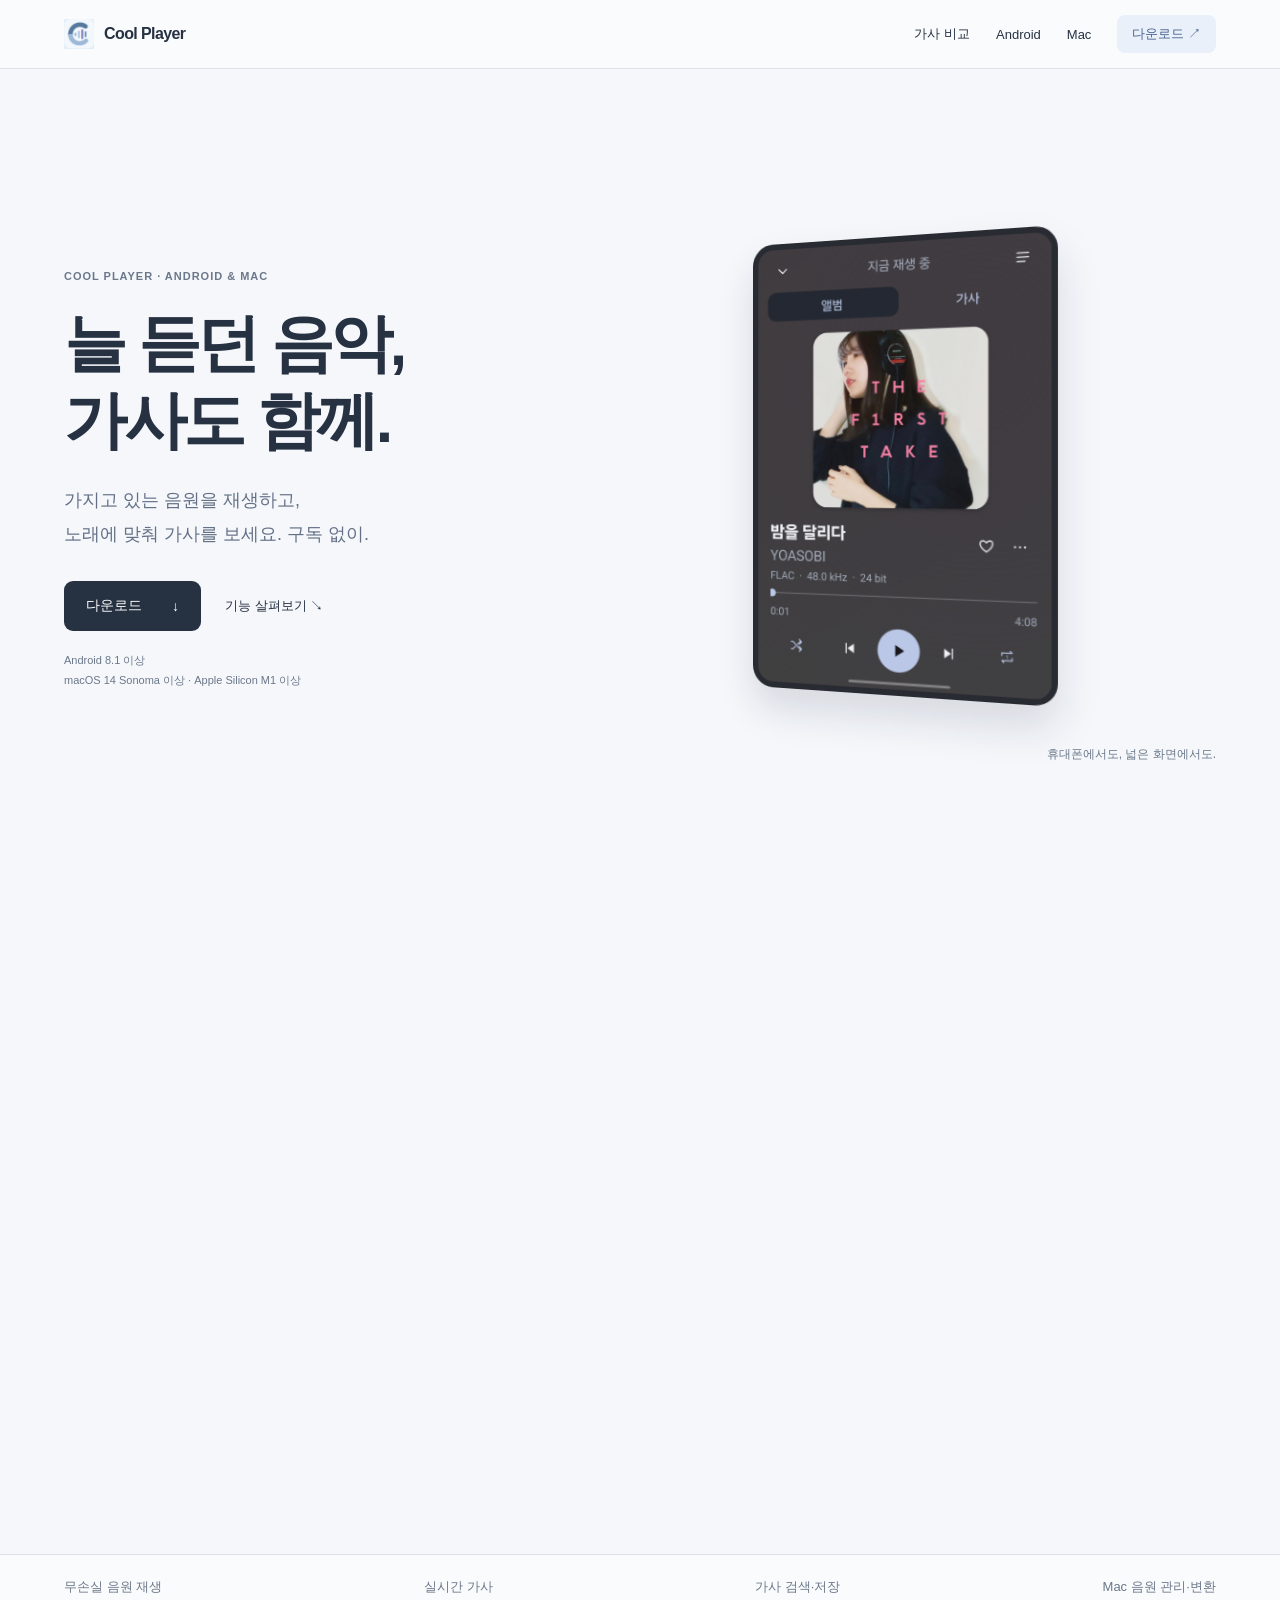
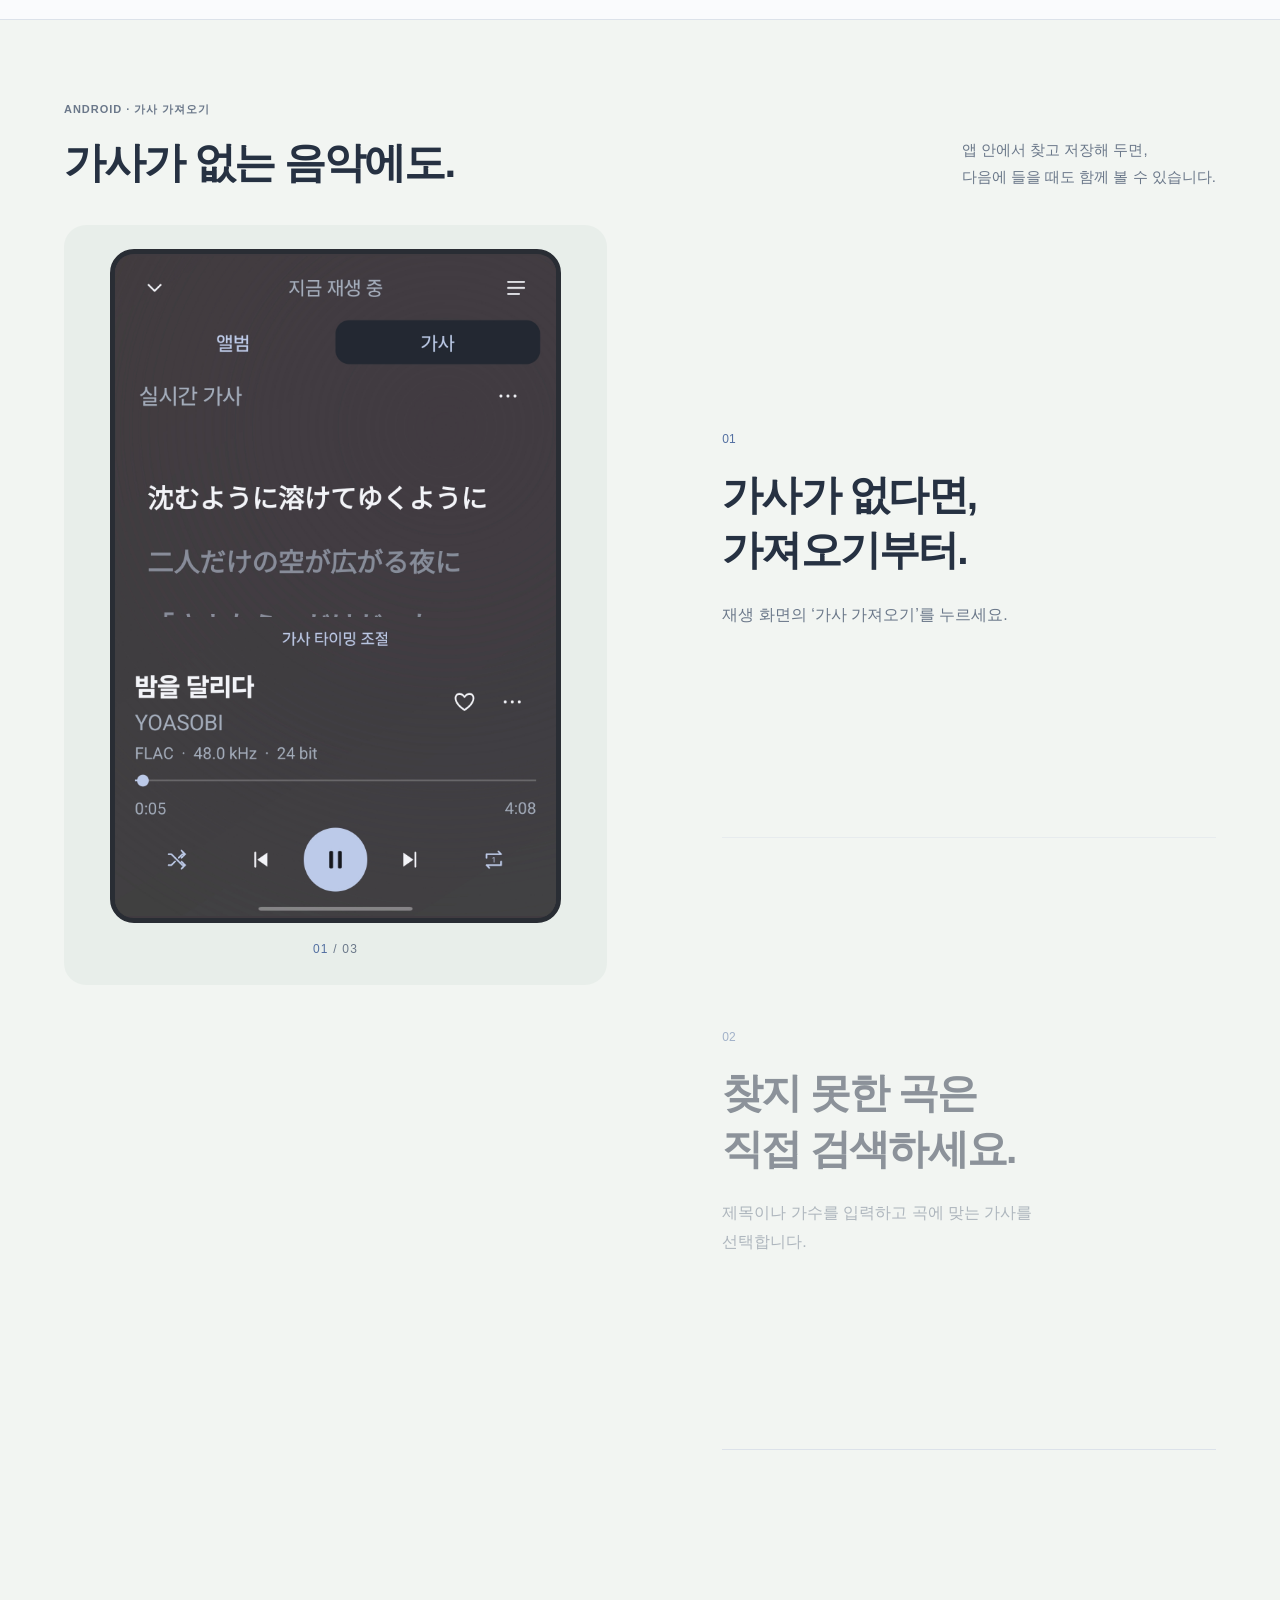
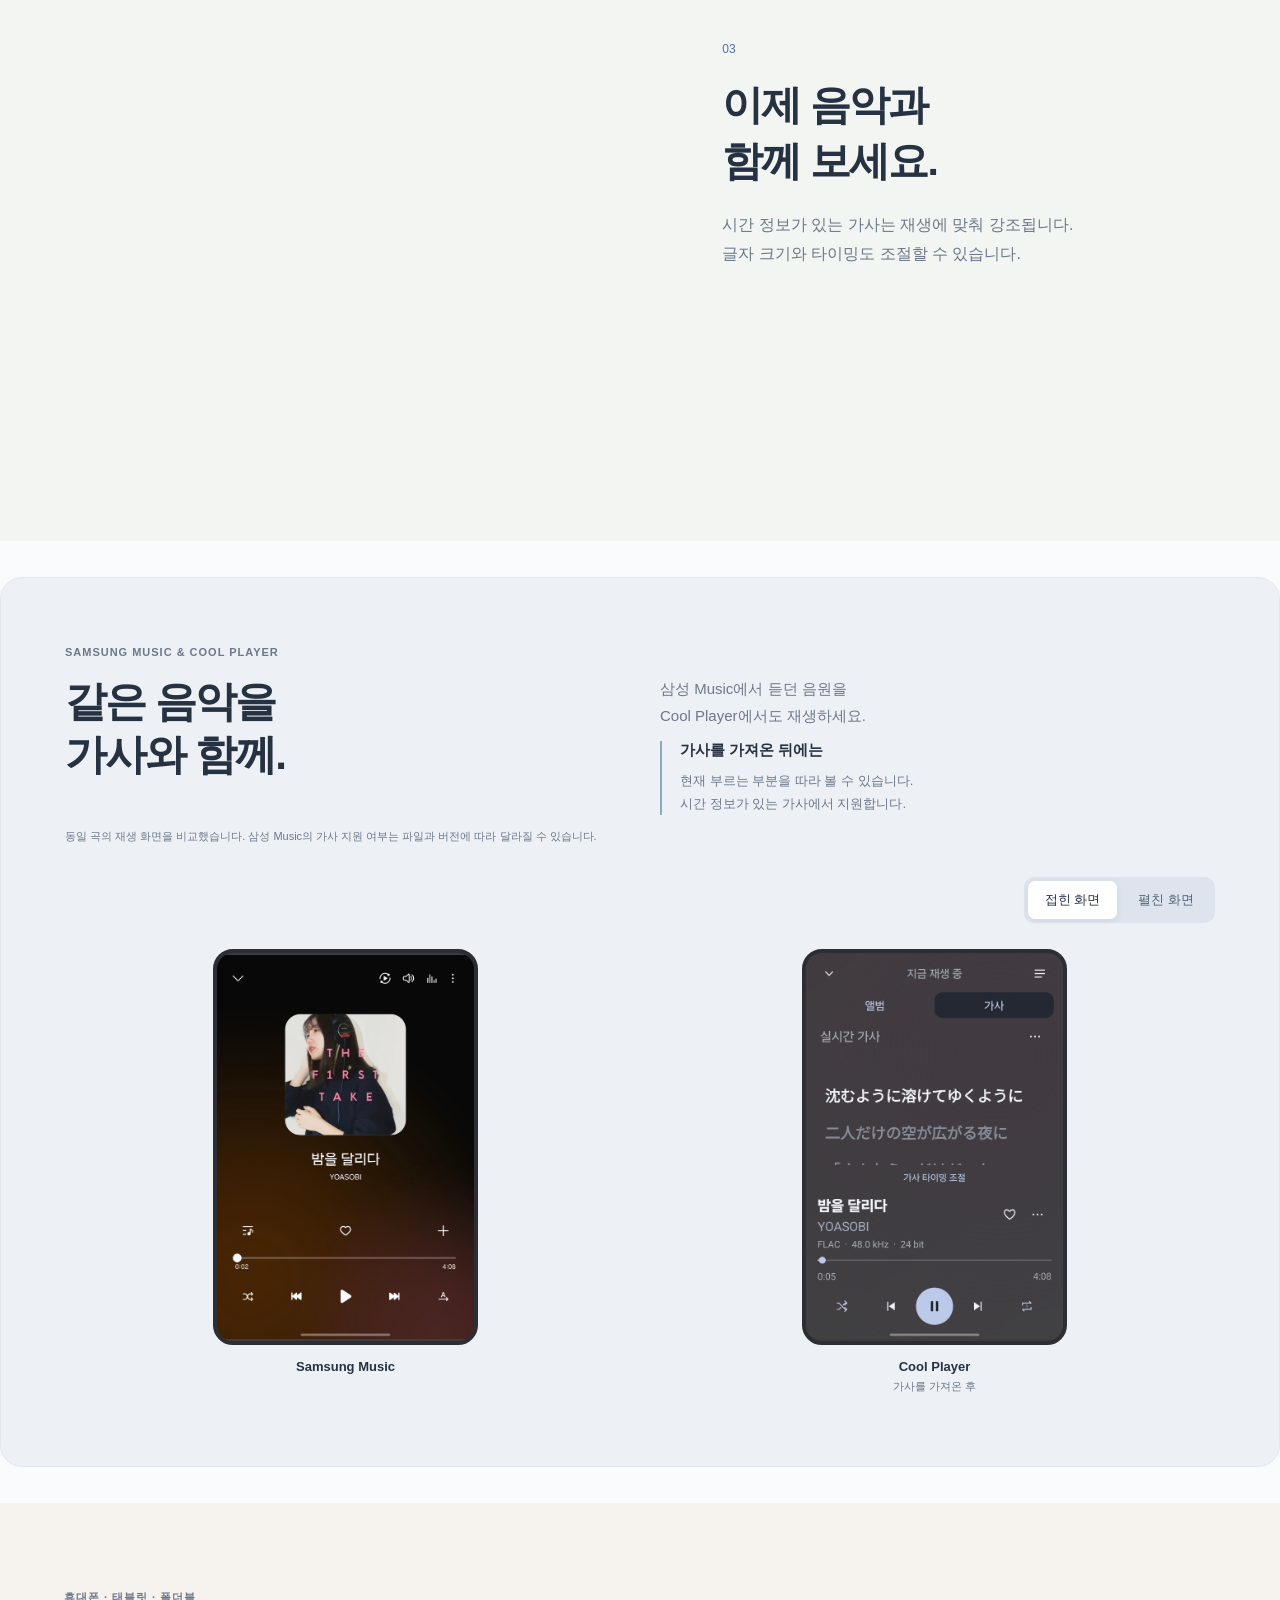
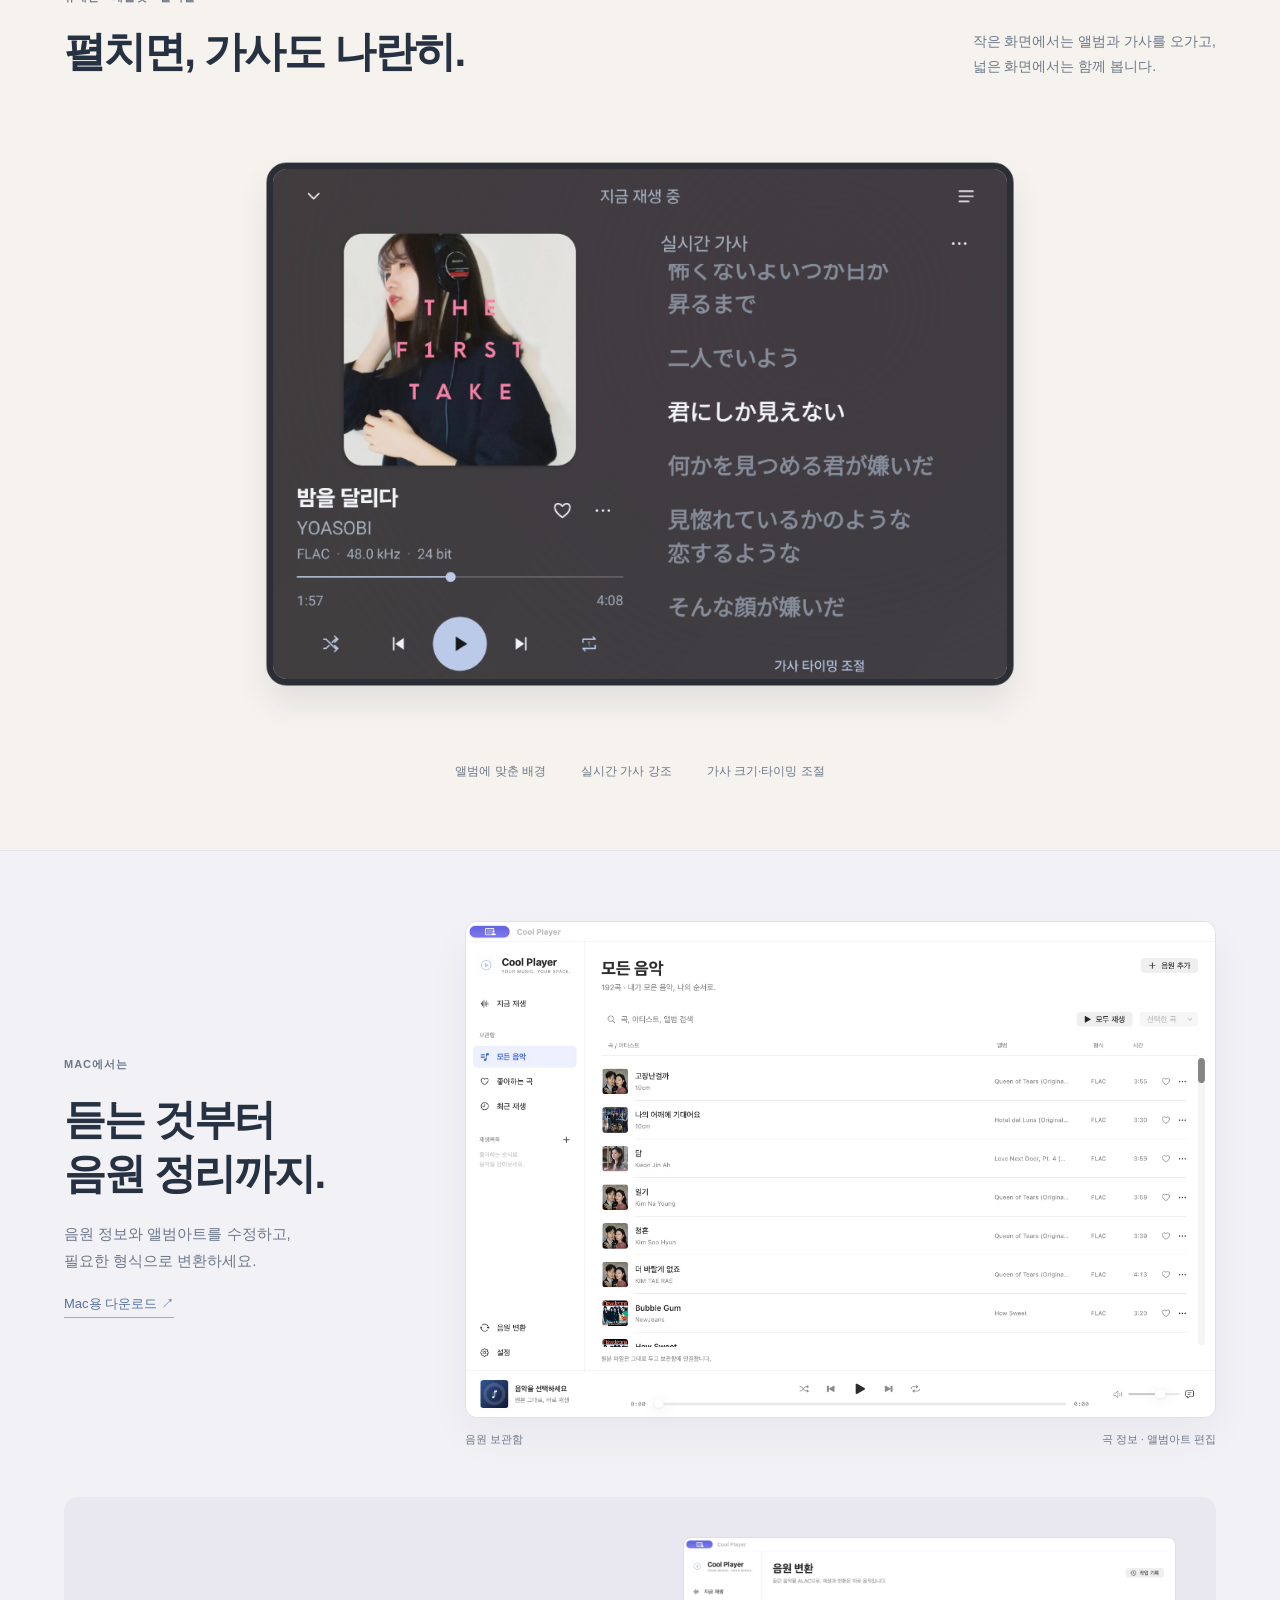
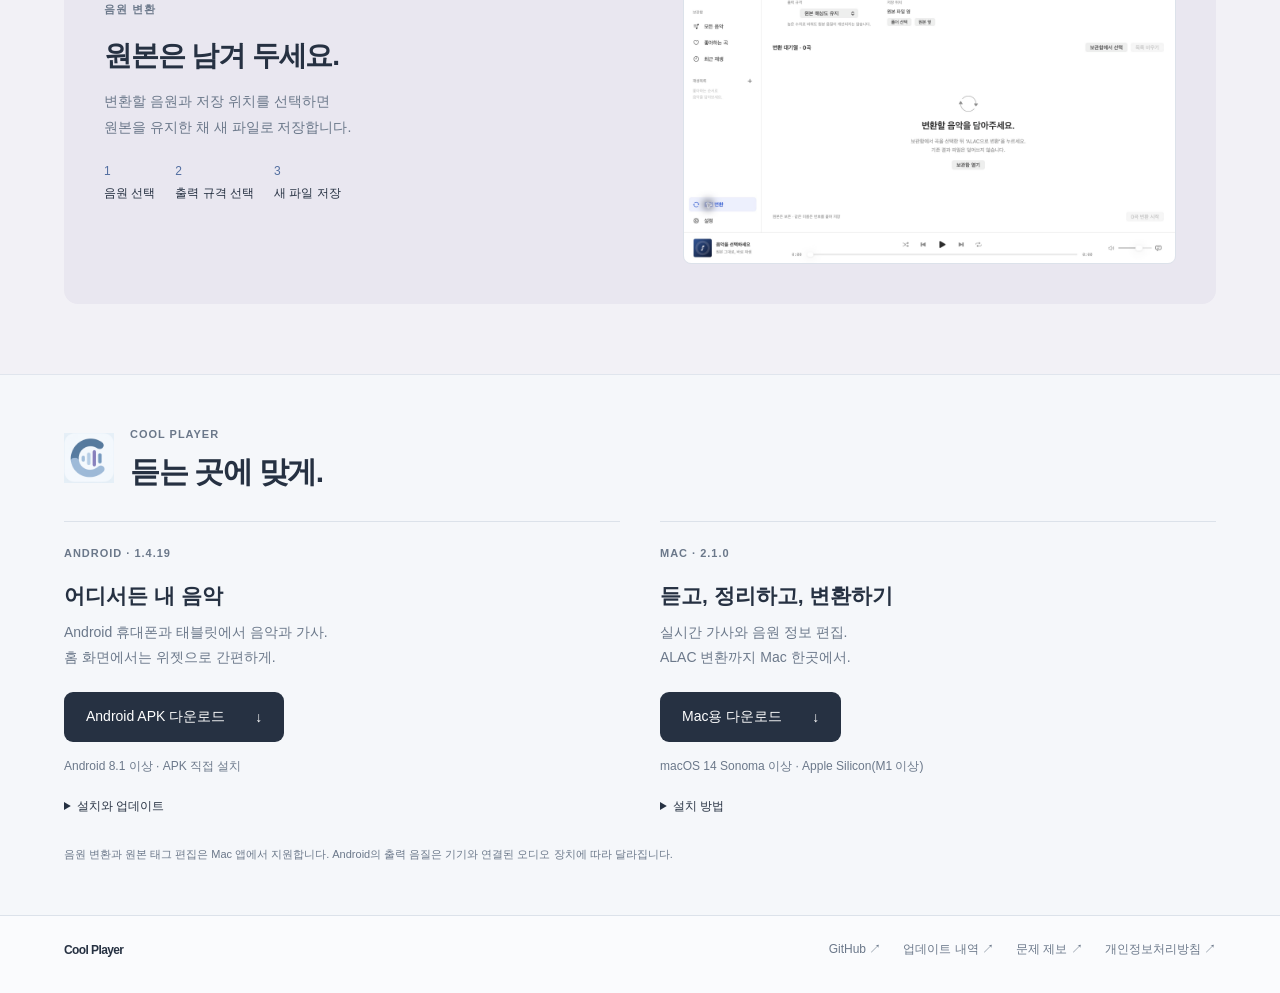
==== commit 39061de6: "Use supplied C-wave icon for website and Android" ====
--- a/docs/index.html
+++ b/docs/index.html
@@ -1,6 +1,6 @@
 <!doctype html>
-<html lang="ko"><head><meta charset="utf-8"><meta name="viewport" content="width=device-width,initial-scale=1"><meta name="theme-color" content="#f7f8f5"><title>Cool Player — Mac과 Android 음악 플레이어</title><meta name="description" content="가지고 있는 음원으로 실시간 가사까지, 별도의 구독 없이 즐기세요. FLAC, 실시간 가사, 앨범아트, 재생목록과 Android 홈 화면 위젯을 지원합니다."><link rel="icon" href="assets/icon.png?v=20261023-original"><link rel="stylesheet" href="style.css?v=1.4.19"></head>
-<body><header class="navigation"><a href="#" class="brand"><img src="assets/icon.png?v=20261023-original" alt="">Cool Player</a><nav aria-label="주 메뉴"><a href="#compare">가사 비교</a><a href="#android">Android</a><a href="#mac">Mac</a><a class="nav-download" href="#download">다운로드 <span aria-hidden="true">↗</span></a></nav></header>
+<html lang="ko"><head><meta charset="utf-8"><meta name="viewport" content="width=device-width,initial-scale=1"><meta name="theme-color" content="#f7f8f5"><title>Cool Player — Mac과 Android 음악 플레이어</title><meta name="description" content="가지고 있는 음원으로 실시간 가사까지, 별도의 구독 없이 즐기세요. FLAC, 실시간 가사, 앨범아트, 재생목록과 Android 홈 화면 위젯을 지원합니다."><link rel="icon" href="assets/icon.png?v=20261023-cwave"><link rel="stylesheet" href="style.css?v=1.4.19"></head>
+<body><header class="navigation"><a href="#" class="brand"><img src="assets/icon.png?v=20261023-cwave" alt="">Cool Player</a><nav aria-label="주 메뉴"><a href="#compare">가사 비교</a><a href="#android">Android</a><a href="#mac">Mac</a><a class="nav-download" href="#download">다운로드 <span aria-hidden="true">↗</span></a></nav></header>
 <main>
 <div class="hero-scroll"><section class="product-hero" aria-labelledby="opening-title">
 <div class="hero-message"><p class="eyebrow">COOL PLAYER · ANDROID & MAC</p><h1 id="opening-title">늘 듣던 음악,<br>가사도 함께.</h1><p class="hero-description">가지고 있는 음원을 재생하고,<br>노래에 맞춰 가사를 보세요. 구독 없이.</p><div class="hero-links"><a class="download" href="#download">다운로드 <span>↓</span></a><a class="text-link" href="#android">기능 살펴보기 ↘</a></div><p class="hero-requirements">Android 8.1 이상<br>macOS 14 Sonoma 이상 · Apple Silicon M1 이상</p></div>
@@ -10,7 +10,7 @@
 <section id="android" class="lyrics-journey" aria-labelledby="journey-title"><div class="journey-heading"><p class="eyebrow">ANDROID · 가사 가져오기</p><h2 id="journey-title">가사가 없는 음악에도.</h2><p>앱 안에서 찾고 저장해 두면,<br>다음에 들을 때도 함께 볼 수 있습니다.</p></div><div class="journey-story"><div class="journey-stage"><div class="journey-phone"><img class="current" src="assets/player-empty.jpg" alt="가사 가져오기 버튼이 있는 재생 화면"><img src="assets/player-search.jpg" alt="제목과 가수로 가사를 검색하는 화면" aria-hidden="true"><img src="assets/player-lyrics.jpg" alt="가사를 불러온 뒤 현재 줄이 강조되는 화면" aria-hidden="true"></div><p class="journey-position" aria-hidden="true"><span>01</span> / 03</p></div><div class="journey-chapters"><article><span>01</span><h3>가사가 없다면,<br>가져오기부터.</h3><p>재생 화면의 ‘가사 가져오기’를 누르세요.</p></article><article><span>02</span><h3>찾지 못한 곡은<br>직접 검색하세요.</h3><p>제목이나 가수를 입력하고 곡에 맞는 가사를 선택합니다.</p></article><article><span>03</span><h3>이제 음악과<br>함께 보세요.</h3><p>시간 정보가 있는 가사는 재생에 맞춰 강조됩니다. 글자 크기와 타이밍도 조절할 수 있습니다.</p></article></div></div></section>
 <section id="compare" class="music-comparison" aria-labelledby="compare-title"><div class="comparison-intro"><p class="eyebrow">SAMSUNG MUSIC & COOL PLAYER</p><h2 id="compare-title">같은 음악을<br>가사와 함께.</h2><p>삼성 Music에서 듣던 음원을<br>Cool Player에서도 재생하세요.</p><div class="comparison-detail"><strong>가사를 가져온 뒤에는</strong><p>현재 부르는 부분을 따라 볼 수 있습니다.<br>시간 정보가 있는 가사에서 지원합니다.</p></div><p class="comparison-scope">동일 곡의 재생 화면을 비교했습니다. 삼성 Music의 가사 지원 여부는 파일과 버전에 따라 달라질 수 있습니다.</p></div><div class="comparison-view"><div class="comparison-switch" role="group" aria-label="비교 화면 크기"><button type="button" data-comparison="phone" aria-pressed="true" aria-controls="comparison-images">접힌 화면</button><button type="button" data-comparison="wide" aria-pressed="false" aria-controls="comparison-images">펼친 화면</button></div><div class="comparison-pair" id="comparison-images"><figure><div class="comparison-device"><img src="assets/samsung-phone.jpg" alt="삼성 Music에서 밤을 달리다를 재생하는 화면" loading="lazy"></div><figcaption>Samsung Music</figcaption></figure><figure><div class="comparison-device"><img src="assets/player-lyrics.jpg" alt="Cool Player에서 같은 곡에 가사를 불러온 화면" loading="lazy"></div><figcaption>Cool Player <span>가사를 가져온 후</span></figcaption></figure></div></div></section>
 <section class="wide-listening" aria-labelledby="wide-title"><div class="wide-heading"><div><p class="eyebrow">휴대폰 · 태블릿 · 폴더블</p><h2 id="wide-title">펼치면, 가사도 나란히.</h2></div><p>작은 화면에서는 앨범과 가사를 오가고,<br>넓은 화면에서는 함께 봅니다.</p></div><figure class="wide-product"><img src="assets/player-wide.jpg" alt="넓은 화면에서 앨범과 가사를 나란히 보여주는 Cool Player" loading="lazy"></figure><div class="wide-features"><span>앨범에 맞춘 배경</span><span>실시간 가사 강조</span><span>가사 크기·타이밍 조절</span></div></section>
-<section id="mac" class="mac-workspace" aria-labelledby="mac-title"><div class="mac-intro"><p class="eyebrow">MAC에서는</p><h2 id="mac-title">듣는 것부터<br>음원 정리까지.</h2><p>음원 정보와 앨범아트를 수정하고,<br>필요한 형식으로 변환하세요.</p><a href="#download">Mac용 다운로드 ↗</a></div><figure class="mac-library"><img src="assets/mac-library.jpg" loading="lazy" alt="Cool Player Mac 음악 보관함"><figcaption><span>음원 보관함</span><span>곡 정보 · 앨범아트 편집</span></figcaption></figure><div class="conversion-workflow"><div><p class="eyebrow">음원 변환</p><h3>원본은 남겨 두세요.</h3><p>변환할 음원과 저장 위치를 선택하면<br>원본을 유지한 채 새 파일로 저장합니다.</p><ol><li>음원 선택</li><li>출력 규격 선택</li><li>새 파일 저장</li></ol></div><img src="assets/mac-conversion.jpg" loading="lazy" alt="Mac 앱의 출력 규격과 저장 위치 선택 화면"></div></section><section id="download" class="platform-downloads"><div class="download-heading"><img src="assets/icon.png?v=20261023-original" alt=""><div><p class="eyebrow">COOL PLAYER</p><h2>듣는 곳에 맞게.</h2></div></div><div class="platform-grid">
+<section id="mac" class="mac-workspace" aria-labelledby="mac-title"><div class="mac-intro"><p class="eyebrow">MAC에서는</p><h2 id="mac-title">듣는 것부터<br>음원 정리까지.</h2><p>음원 정보와 앨범아트를 수정하고,<br>필요한 형식으로 변환하세요.</p><a href="#download">Mac용 다운로드 ↗</a></div><figure class="mac-library"><img src="assets/mac-library.jpg" loading="lazy" alt="Cool Player Mac 음악 보관함"><figcaption><span>음원 보관함</span><span>곡 정보 · 앨범아트 편집</span></figcaption></figure><div class="conversion-workflow"><div><p class="eyebrow">음원 변환</p><h3>원본은 남겨 두세요.</h3><p>변환할 음원과 저장 위치를 선택하면<br>원본을 유지한 채 새 파일로 저장합니다.</p><ol><li>음원 선택</li><li>출력 규격 선택</li><li>새 파일 저장</li></ol></div><img src="assets/mac-conversion.jpg" loading="lazy" alt="Mac 앱의 출력 규격과 저장 위치 선택 화면"></div></section><section id="download" class="platform-downloads"><div class="download-heading"><img src="assets/icon.png?v=20261023-cwave" alt=""><div><p class="eyebrow">COOL PLAYER</p><h2>듣는 곳에 맞게.</h2></div></div><div class="platform-grid">
 <article><p class="eyebrow">ANDROID · 1.4.19</p><h3>어디서든 내 음악</h3><p>Android 휴대폰과 태블릿에서 음악과 가사.<br>홈 화면에서는 위젯으로 간편하게.</p><a class="download" href="https://github.com/hun8902/CoolPlayer/releases/download/android-v1.4.19-compat/Cool-Player-Android.apk">Android APK 다운로드 <span>↓</span></a><p class="requirements">Android 8.1 이상 · APK 직접 설치</p><details><summary>설치와 업데이트</summary><p>APK를 내려받아 열고 Android 설치 안내를 따라 주세요. 기존 앱을 삭제하지 않고 업데이트하면 보관함과 설정이 유지됩니다.</p><p>앱의 설정 → 앱 업데이트에서 새 버전을 확인하고 설치할 수 있습니다. 자동 확인을 켜면 앱 실행 시 하루에 한 번 새 릴리스를 확인합니다. 다운로드와 설치는 직접 선택합니다. 1.4.1 사용자는 앱 안의 업데이트 확인을 이용하세요.</p></details></article>
 <article><p class="eyebrow">MAC · 2.1.0</p><h3>듣고, 정리하고, 변환하기</h3><p>실시간 가사와 음원 정보 편집.<br>ALAC 변환까지 Mac 한곳에서.</p><a class="download" href="https://github.com/hun8902/CoolPlayer/releases/download/v2.1.0/Cool-Player-Mac.zip">Mac용 다운로드 <span>↓</span></a><p class="requirements">macOS 14 Sonoma 이상 · Apple Silicon(M1 이상)</p><details><summary>설치 방법</summary><p>ZIP 압축을 풀고 Cool Player.app을 응용 프로그램 폴더로 옮기세요.</p></details></article>
 </div><p class="platform-note">음원 변환과 원본 태그 편집은 Mac 앱에서 지원합니다. Android의 출력 음질은 기기와 연결된 오디오 장치에 따라 달라집니다.</p></section>
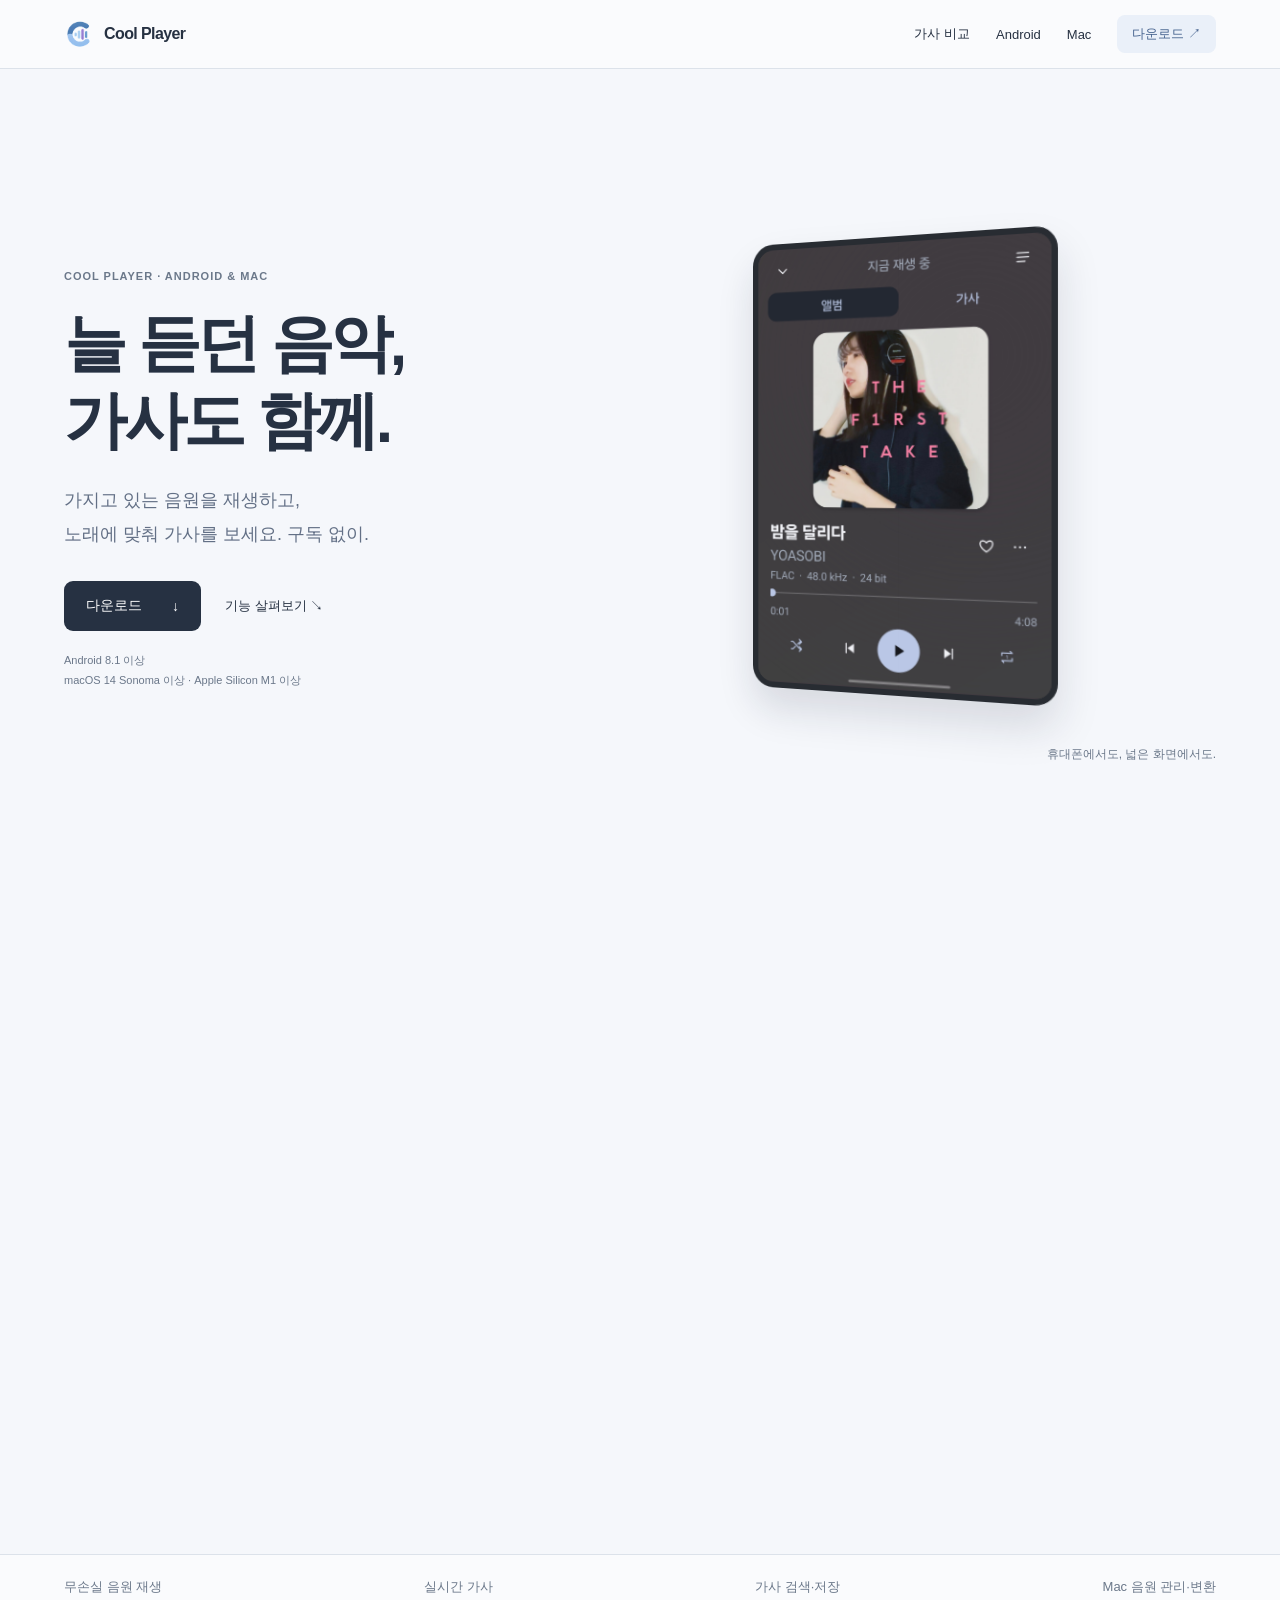
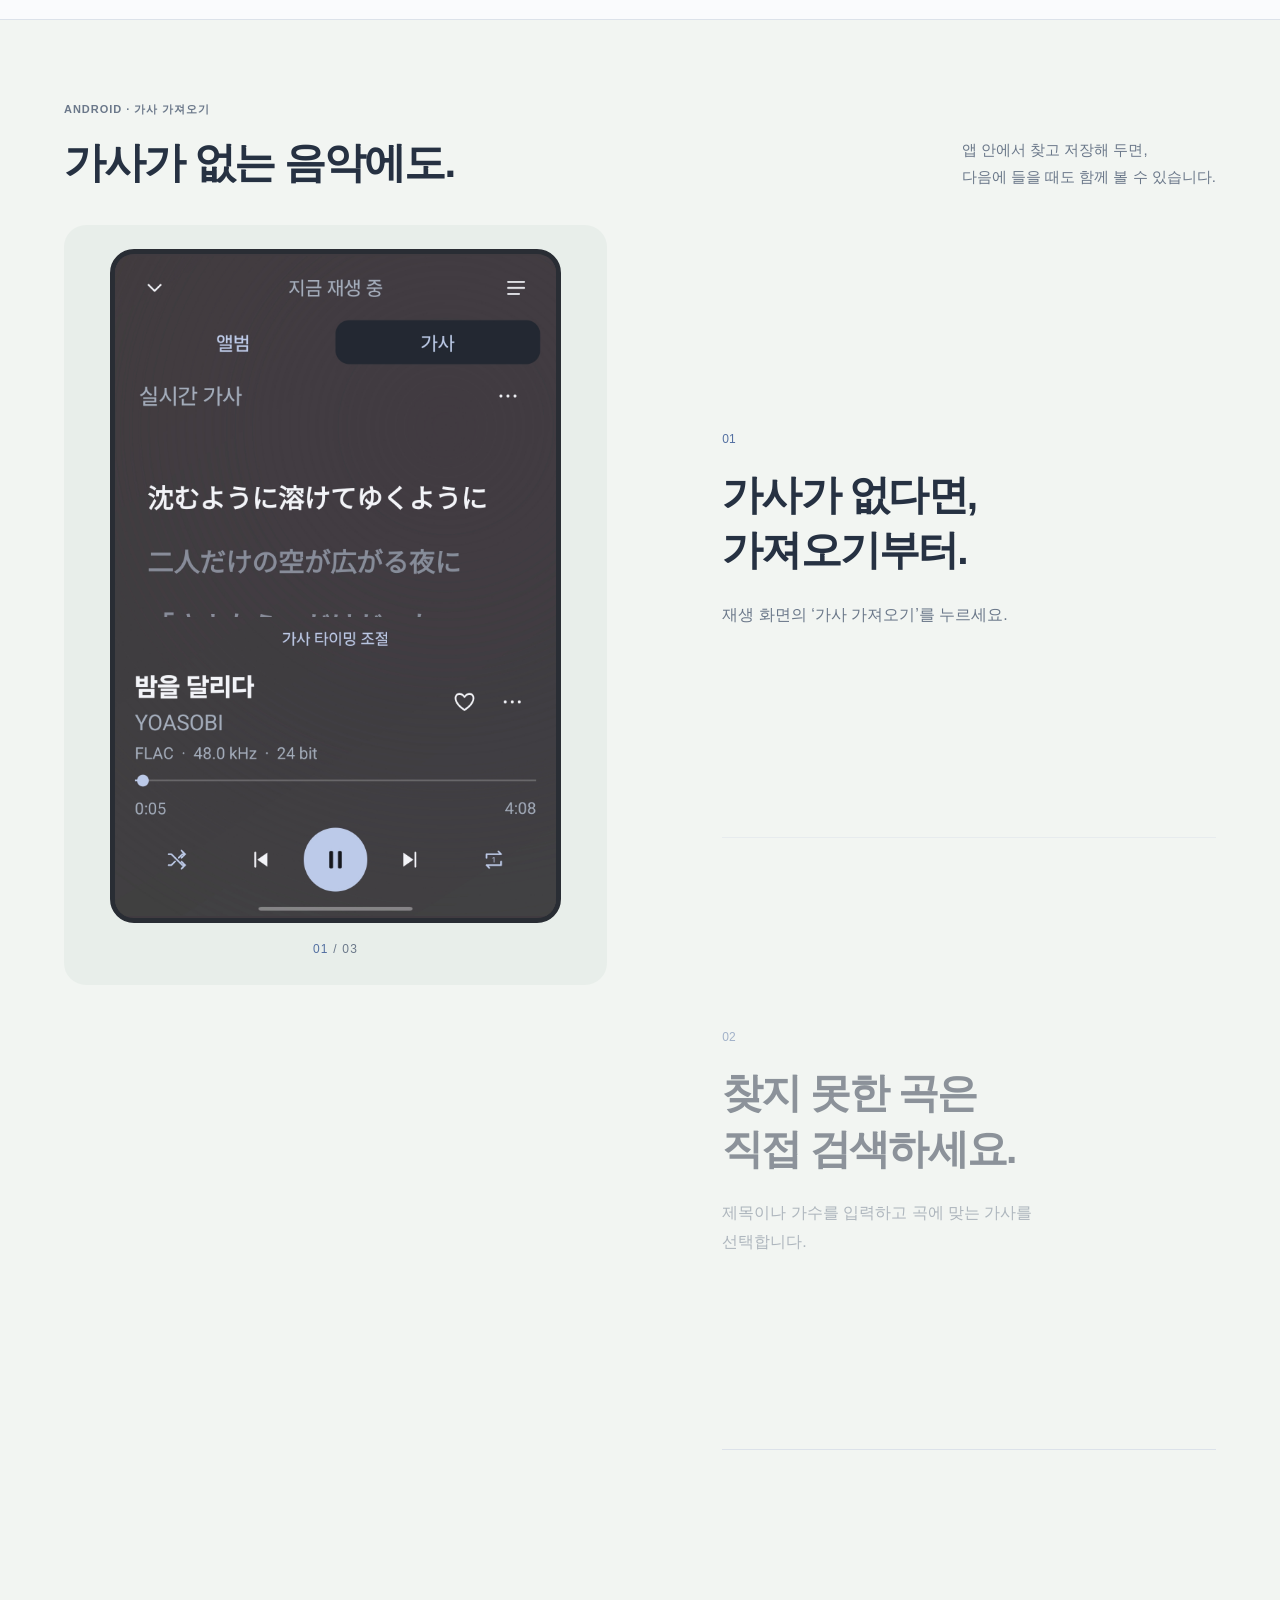
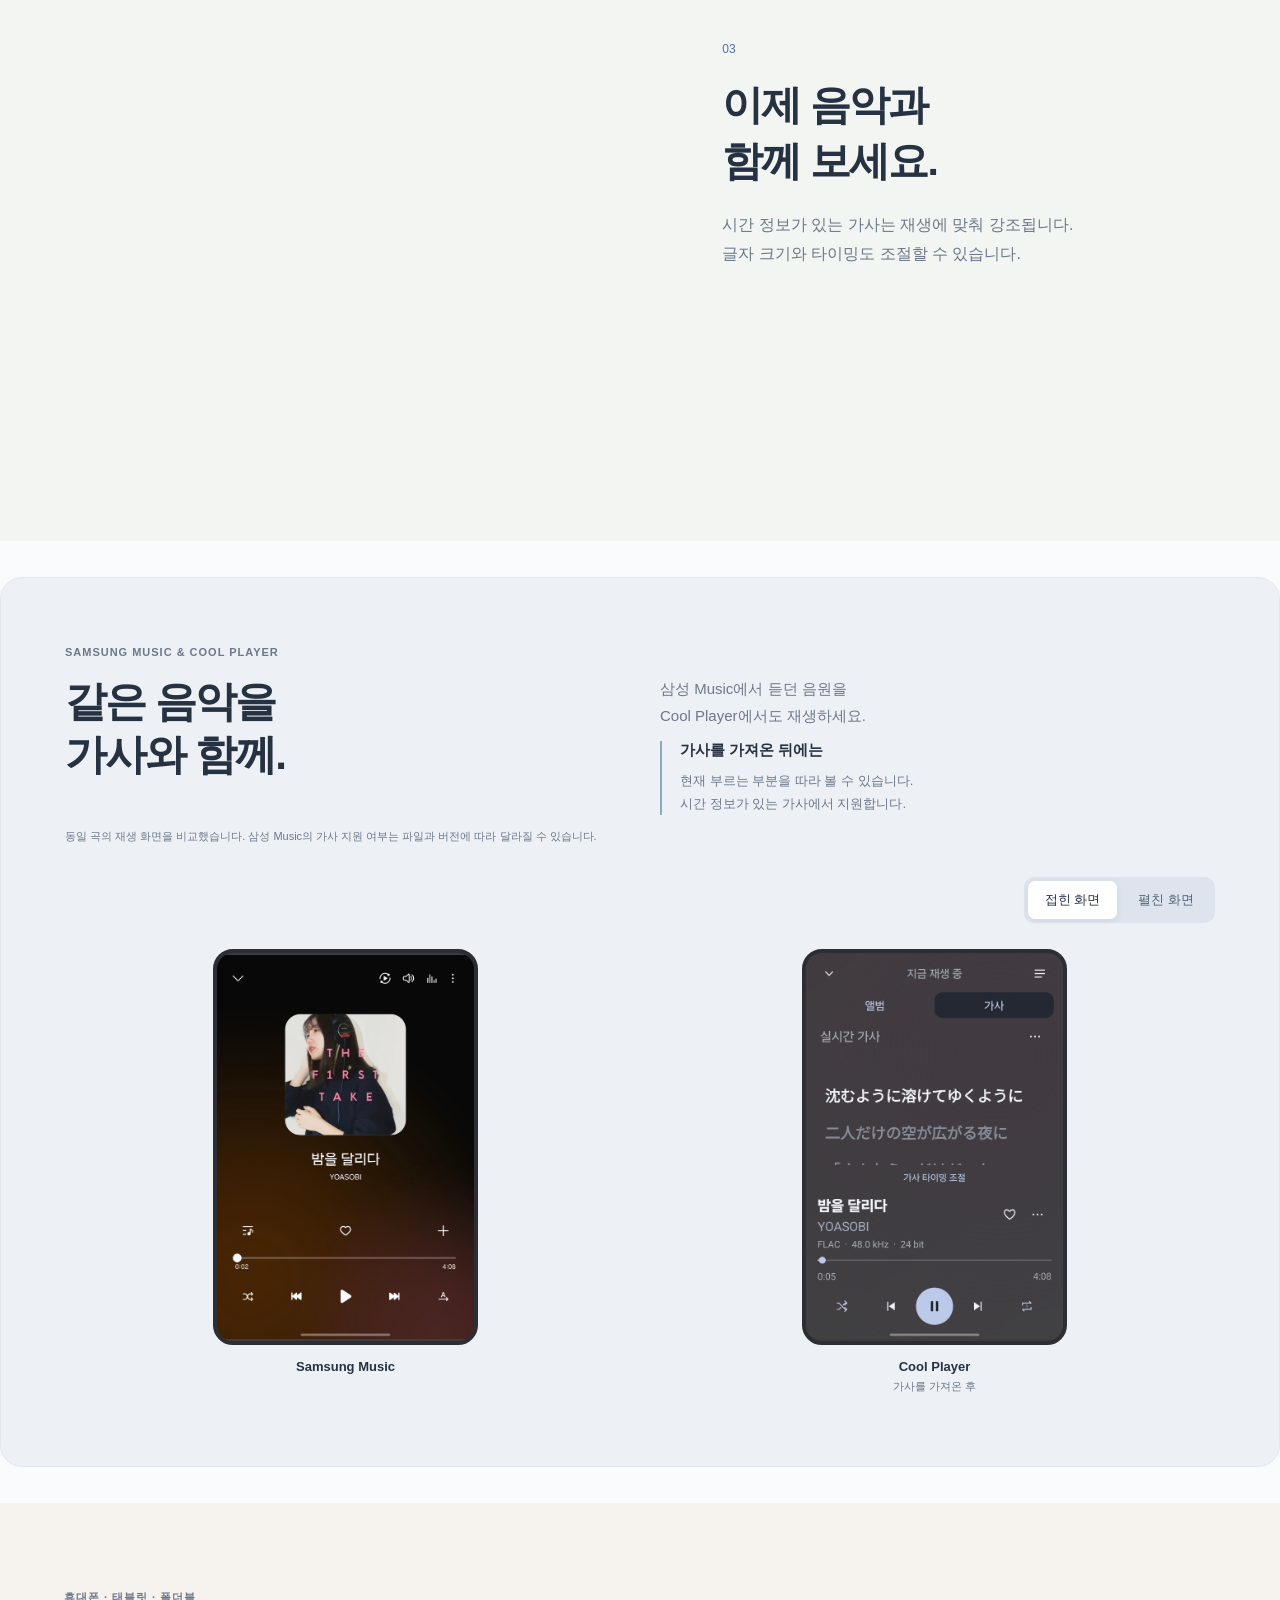
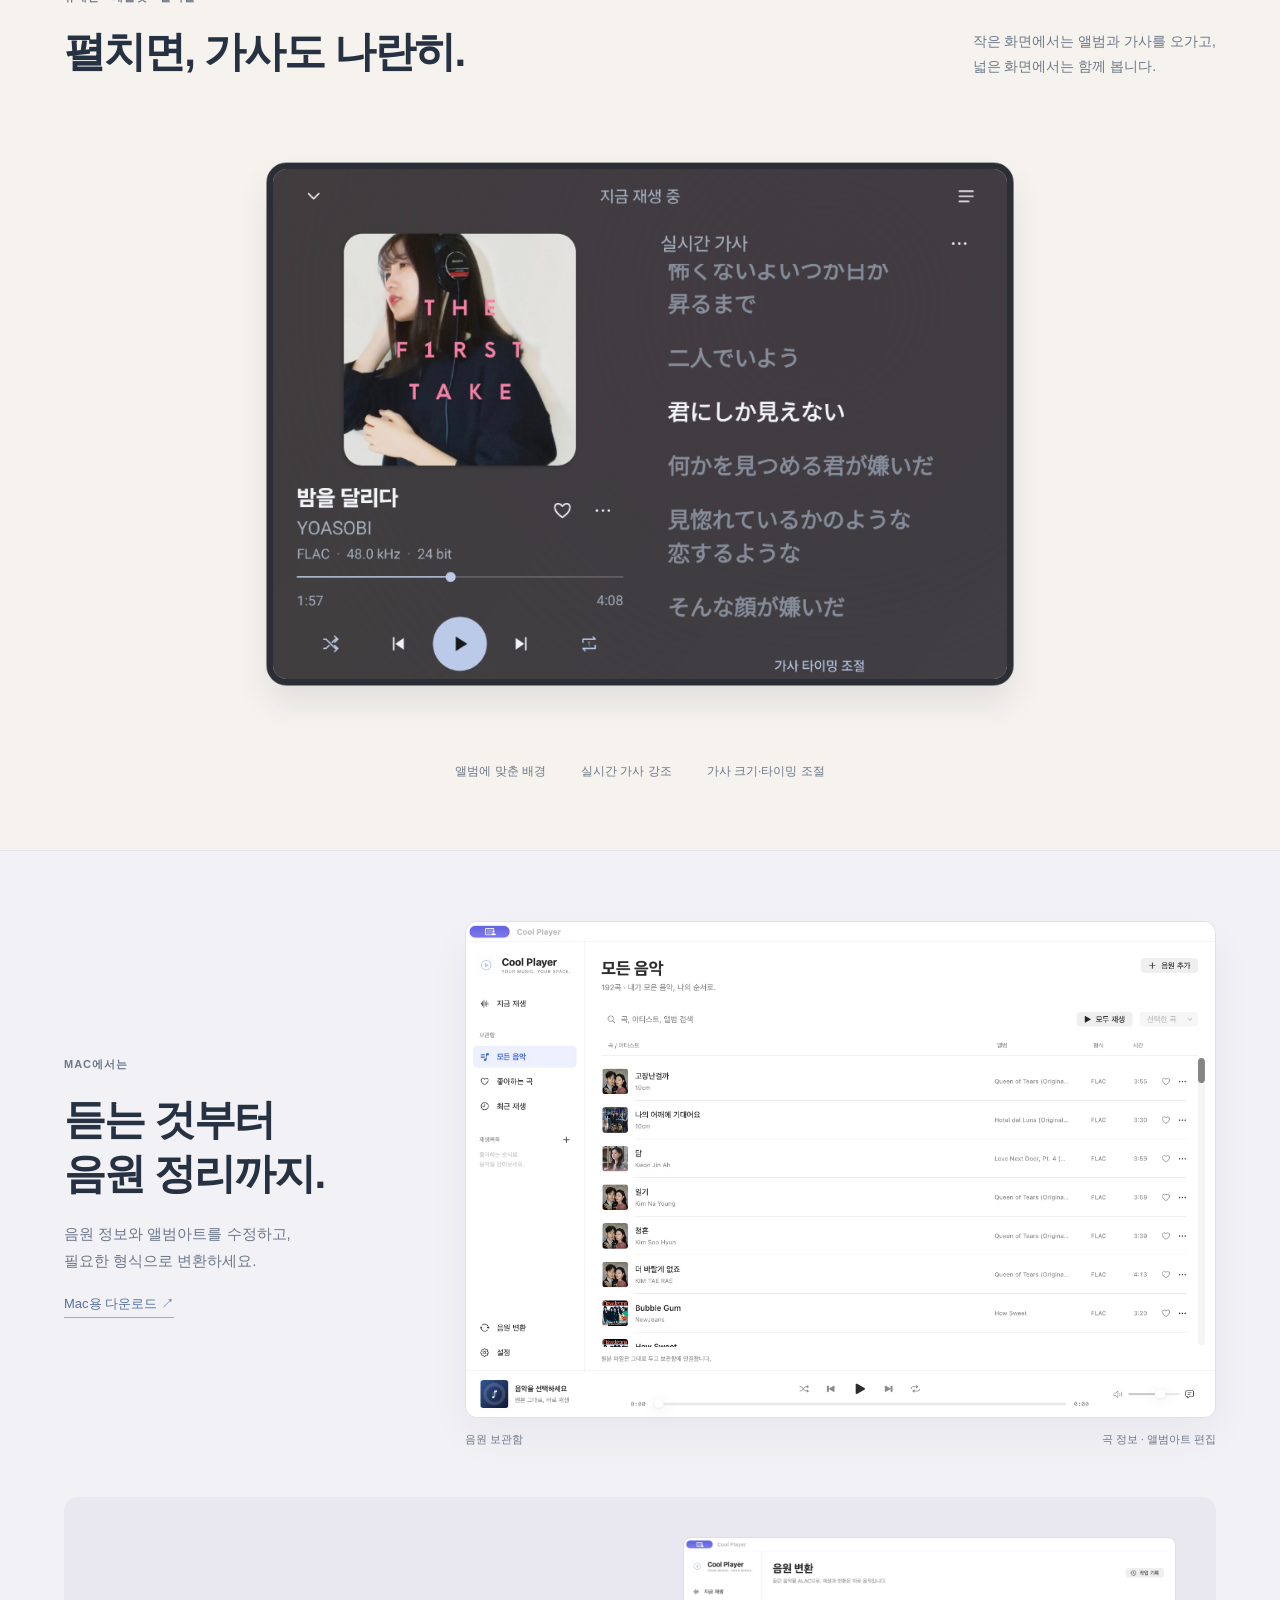
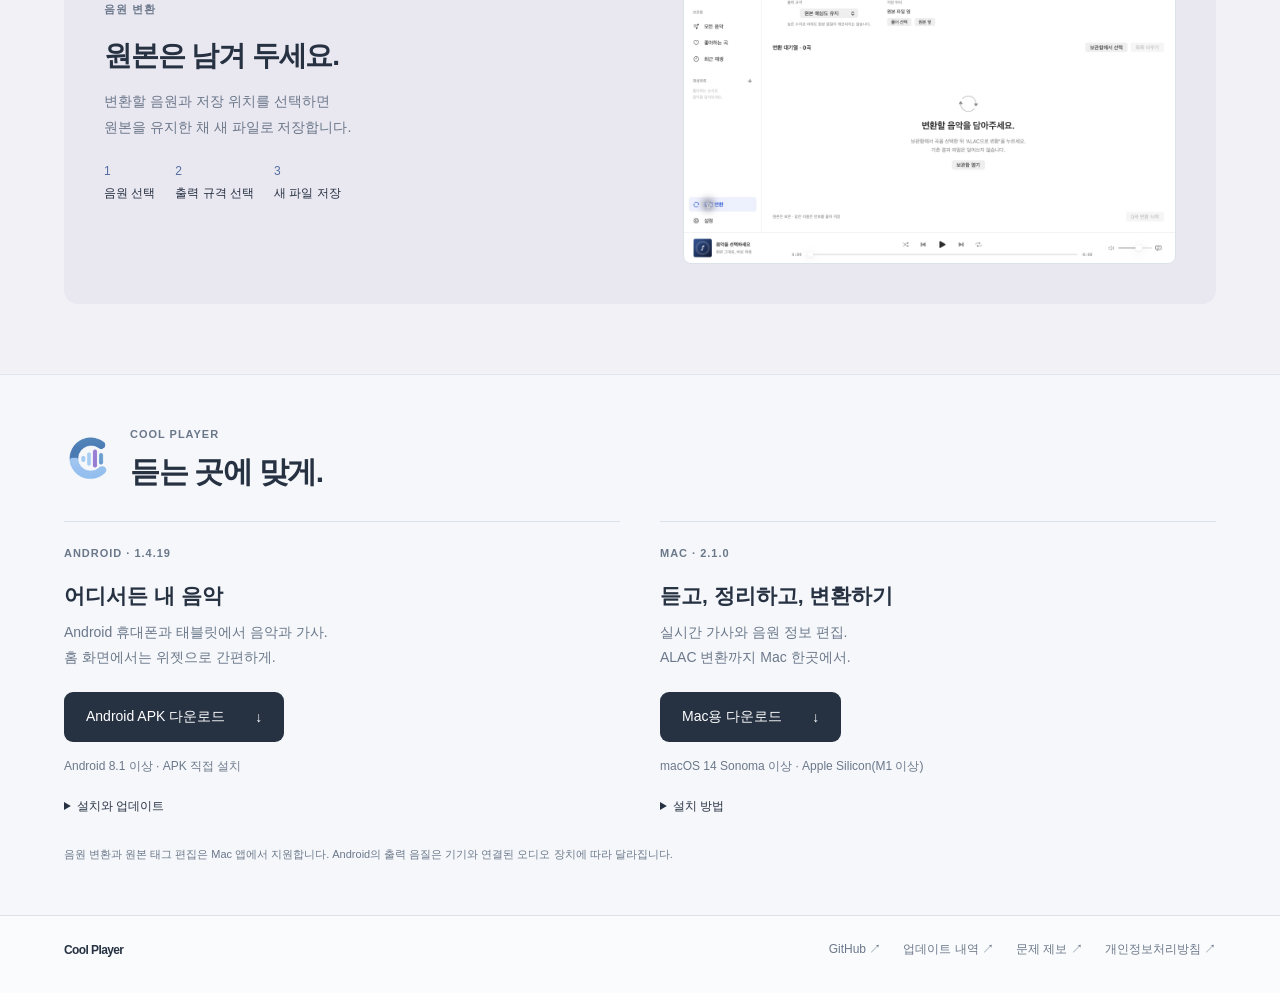
==== commit caf19d44: "Use transparent Cool Player mark on website and launcher" ====
--- a/docs/index.html
+++ b/docs/index.html
@@ -1,6 +1,6 @@
 <!doctype html>
-<html lang="ko"><head><meta charset="utf-8"><meta name="viewport" content="width=device-width,initial-scale=1"><meta name="theme-color" content="#f7f8f5"><title>Cool Player — Mac과 Android 음악 플레이어</title><meta name="description" content="가지고 있는 음원으로 실시간 가사까지, 별도의 구독 없이 즐기세요. FLAC, 실시간 가사, 앨범아트, 재생목록과 Android 홈 화면 위젯을 지원합니다."><link rel="icon" href="assets/icon.png?v=20261023-cwave"><link rel="stylesheet" href="style.css?v=1.4.19"></head>
-<body><header class="navigation"><a href="#" class="brand"><img src="assets/icon.png?v=20261023-cwave" alt="">Cool Player</a><nav aria-label="주 메뉴"><a href="#compare">가사 비교</a><a href="#android">Android</a><a href="#mac">Mac</a><a class="nav-download" href="#download">다운로드 <span aria-hidden="true">↗</span></a></nav></header>
+<html lang="ko"><head><meta charset="utf-8"><meta name="viewport" content="width=device-width,initial-scale=1"><meta name="theme-color" content="#f7f8f5"><title>Cool Player — Mac과 Android 음악 플레이어</title><meta name="description" content="가지고 있는 음원으로 실시간 가사까지, 별도의 구독 없이 즐기세요. FLAC, 실시간 가사, 앨범아트, 재생목록과 Android 홈 화면 위젯을 지원합니다."><link rel="icon" href="assets/icon-mark.png?v=20261023"><link rel="stylesheet" href="style.css?v=1.4.19"></head>
+<body><header class="navigation"><a href="#" class="brand"><img src="assets/icon-mark.png?v=20261023" alt="">Cool Player</a><nav aria-label="주 메뉴"><a href="#compare">가사 비교</a><a href="#android">Android</a><a href="#mac">Mac</a><a class="nav-download" href="#download">다운로드 <span aria-hidden="true">↗</span></a></nav></header>
 <main>
 <div class="hero-scroll"><section class="product-hero" aria-labelledby="opening-title">
 <div class="hero-message"><p class="eyebrow">COOL PLAYER · ANDROID & MAC</p><h1 id="opening-title">늘 듣던 음악,<br>가사도 함께.</h1><p class="hero-description">가지고 있는 음원을 재생하고,<br>노래에 맞춰 가사를 보세요. 구독 없이.</p><div class="hero-links"><a class="download" href="#download">다운로드 <span>↓</span></a><a class="text-link" href="#android">기능 살펴보기 ↘</a></div><p class="hero-requirements">Android 8.1 이상<br>macOS 14 Sonoma 이상 · Apple Silicon M1 이상</p></div>
@@ -10,7 +10,7 @@
 <section id="android" class="lyrics-journey" aria-labelledby="journey-title"><div class="journey-heading"><p class="eyebrow">ANDROID · 가사 가져오기</p><h2 id="journey-title">가사가 없는 음악에도.</h2><p>앱 안에서 찾고 저장해 두면,<br>다음에 들을 때도 함께 볼 수 있습니다.</p></div><div class="journey-story"><div class="journey-stage"><div class="journey-phone"><img class="current" src="assets/player-empty.jpg" alt="가사 가져오기 버튼이 있는 재생 화면"><img src="assets/player-search.jpg" alt="제목과 가수로 가사를 검색하는 화면" aria-hidden="true"><img src="assets/player-lyrics.jpg" alt="가사를 불러온 뒤 현재 줄이 강조되는 화면" aria-hidden="true"></div><p class="journey-position" aria-hidden="true"><span>01</span> / 03</p></div><div class="journey-chapters"><article><span>01</span><h3>가사가 없다면,<br>가져오기부터.</h3><p>재생 화면의 ‘가사 가져오기’를 누르세요.</p></article><article><span>02</span><h3>찾지 못한 곡은<br>직접 검색하세요.</h3><p>제목이나 가수를 입력하고 곡에 맞는 가사를 선택합니다.</p></article><article><span>03</span><h3>이제 음악과<br>함께 보세요.</h3><p>시간 정보가 있는 가사는 재생에 맞춰 강조됩니다. 글자 크기와 타이밍도 조절할 수 있습니다.</p></article></div></div></section>
 <section id="compare" class="music-comparison" aria-labelledby="compare-title"><div class="comparison-intro"><p class="eyebrow">SAMSUNG MUSIC & COOL PLAYER</p><h2 id="compare-title">같은 음악을<br>가사와 함께.</h2><p>삼성 Music에서 듣던 음원을<br>Cool Player에서도 재생하세요.</p><div class="comparison-detail"><strong>가사를 가져온 뒤에는</strong><p>현재 부르는 부분을 따라 볼 수 있습니다.<br>시간 정보가 있는 가사에서 지원합니다.</p></div><p class="comparison-scope">동일 곡의 재생 화면을 비교했습니다. 삼성 Music의 가사 지원 여부는 파일과 버전에 따라 달라질 수 있습니다.</p></div><div class="comparison-view"><div class="comparison-switch" role="group" aria-label="비교 화면 크기"><button type="button" data-comparison="phone" aria-pressed="true" aria-controls="comparison-images">접힌 화면</button><button type="button" data-comparison="wide" aria-pressed="false" aria-controls="comparison-images">펼친 화면</button></div><div class="comparison-pair" id="comparison-images"><figure><div class="comparison-device"><img src="assets/samsung-phone.jpg" alt="삼성 Music에서 밤을 달리다를 재생하는 화면" loading="lazy"></div><figcaption>Samsung Music</figcaption></figure><figure><div class="comparison-device"><img src="assets/player-lyrics.jpg" alt="Cool Player에서 같은 곡에 가사를 불러온 화면" loading="lazy"></div><figcaption>Cool Player <span>가사를 가져온 후</span></figcaption></figure></div></div></section>
 <section class="wide-listening" aria-labelledby="wide-title"><div class="wide-heading"><div><p class="eyebrow">휴대폰 · 태블릿 · 폴더블</p><h2 id="wide-title">펼치면, 가사도 나란히.</h2></div><p>작은 화면에서는 앨범과 가사를 오가고,<br>넓은 화면에서는 함께 봅니다.</p></div><figure class="wide-product"><img src="assets/player-wide.jpg" alt="넓은 화면에서 앨범과 가사를 나란히 보여주는 Cool Player" loading="lazy"></figure><div class="wide-features"><span>앨범에 맞춘 배경</span><span>실시간 가사 강조</span><span>가사 크기·타이밍 조절</span></div></section>
-<section id="mac" class="mac-workspace" aria-labelledby="mac-title"><div class="mac-intro"><p class="eyebrow">MAC에서는</p><h2 id="mac-title">듣는 것부터<br>음원 정리까지.</h2><p>음원 정보와 앨범아트를 수정하고,<br>필요한 형식으로 변환하세요.</p><a href="#download">Mac용 다운로드 ↗</a></div><figure class="mac-library"><img src="assets/mac-library.jpg" loading="lazy" alt="Cool Player Mac 음악 보관함"><figcaption><span>음원 보관함</span><span>곡 정보 · 앨범아트 편집</span></figcaption></figure><div class="conversion-workflow"><div><p class="eyebrow">음원 변환</p><h3>원본은 남겨 두세요.</h3><p>변환할 음원과 저장 위치를 선택하면<br>원본을 유지한 채 새 파일로 저장합니다.</p><ol><li>음원 선택</li><li>출력 규격 선택</li><li>새 파일 저장</li></ol></div><img src="assets/mac-conversion.jpg" loading="lazy" alt="Mac 앱의 출력 규격과 저장 위치 선택 화면"></div></section><section id="download" class="platform-downloads"><div class="download-heading"><img src="assets/icon.png?v=20261023-cwave" alt=""><div><p class="eyebrow">COOL PLAYER</p><h2>듣는 곳에 맞게.</h2></div></div><div class="platform-grid">
+<section id="mac" class="mac-workspace" aria-labelledby="mac-title"><div class="mac-intro"><p class="eyebrow">MAC에서는</p><h2 id="mac-title">듣는 것부터<br>음원 정리까지.</h2><p>음원 정보와 앨범아트를 수정하고,<br>필요한 형식으로 변환하세요.</p><a href="#download">Mac용 다운로드 ↗</a></div><figure class="mac-library"><img src="assets/mac-library.jpg" loading="lazy" alt="Cool Player Mac 음악 보관함"><figcaption><span>음원 보관함</span><span>곡 정보 · 앨범아트 편집</span></figcaption></figure><div class="conversion-workflow"><div><p class="eyebrow">음원 변환</p><h3>원본은 남겨 두세요.</h3><p>변환할 음원과 저장 위치를 선택하면<br>원본을 유지한 채 새 파일로 저장합니다.</p><ol><li>음원 선택</li><li>출력 규격 선택</li><li>새 파일 저장</li></ol></div><img src="assets/mac-conversion.jpg" loading="lazy" alt="Mac 앱의 출력 규격과 저장 위치 선택 화면"></div></section><section id="download" class="platform-downloads"><div class="download-heading"><img src="assets/icon-mark.png?v=20261023" alt=""><div><p class="eyebrow">COOL PLAYER</p><h2>듣는 곳에 맞게.</h2></div></div><div class="platform-grid">
 <article><p class="eyebrow">ANDROID · 1.4.19</p><h3>어디서든 내 음악</h3><p>Android 휴대폰과 태블릿에서 음악과 가사.<br>홈 화면에서는 위젯으로 간편하게.</p><a class="download" href="https://github.com/hun8902/CoolPlayer/releases/download/android-v1.4.19-compat/Cool-Player-Android.apk">Android APK 다운로드 <span>↓</span></a><p class="requirements">Android 8.1 이상 · APK 직접 설치</p><details><summary>설치와 업데이트</summary><p>APK를 내려받아 열고 Android 설치 안내를 따라 주세요. 기존 앱을 삭제하지 않고 업데이트하면 보관함과 설정이 유지됩니다.</p><p>앱의 설정 → 앱 업데이트에서 새 버전을 확인하고 설치할 수 있습니다. 자동 확인을 켜면 앱 실행 시 하루에 한 번 새 릴리스를 확인합니다. 다운로드와 설치는 직접 선택합니다. 1.4.1 사용자는 앱 안의 업데이트 확인을 이용하세요.</p></details></article>
 <article><p class="eyebrow">MAC · 2.1.0</p><h3>듣고, 정리하고, 변환하기</h3><p>실시간 가사와 음원 정보 편집.<br>ALAC 변환까지 Mac 한곳에서.</p><a class="download" href="https://github.com/hun8902/CoolPlayer/releases/download/v2.1.0/Cool-Player-Mac.zip">Mac용 다운로드 <span>↓</span></a><p class="requirements">macOS 14 Sonoma 이상 · Apple Silicon(M1 이상)</p><details><summary>설치 방법</summary><p>ZIP 압축을 풀고 Cool Player.app을 응용 프로그램 폴더로 옮기세요.</p></details></article>
 </div><p class="platform-note">음원 변환과 원본 태그 편집은 Mac 앱에서 지원합니다. Android의 출력 음질은 기기와 연결된 오디오 장치에 따라 달라집니다.</p></section>
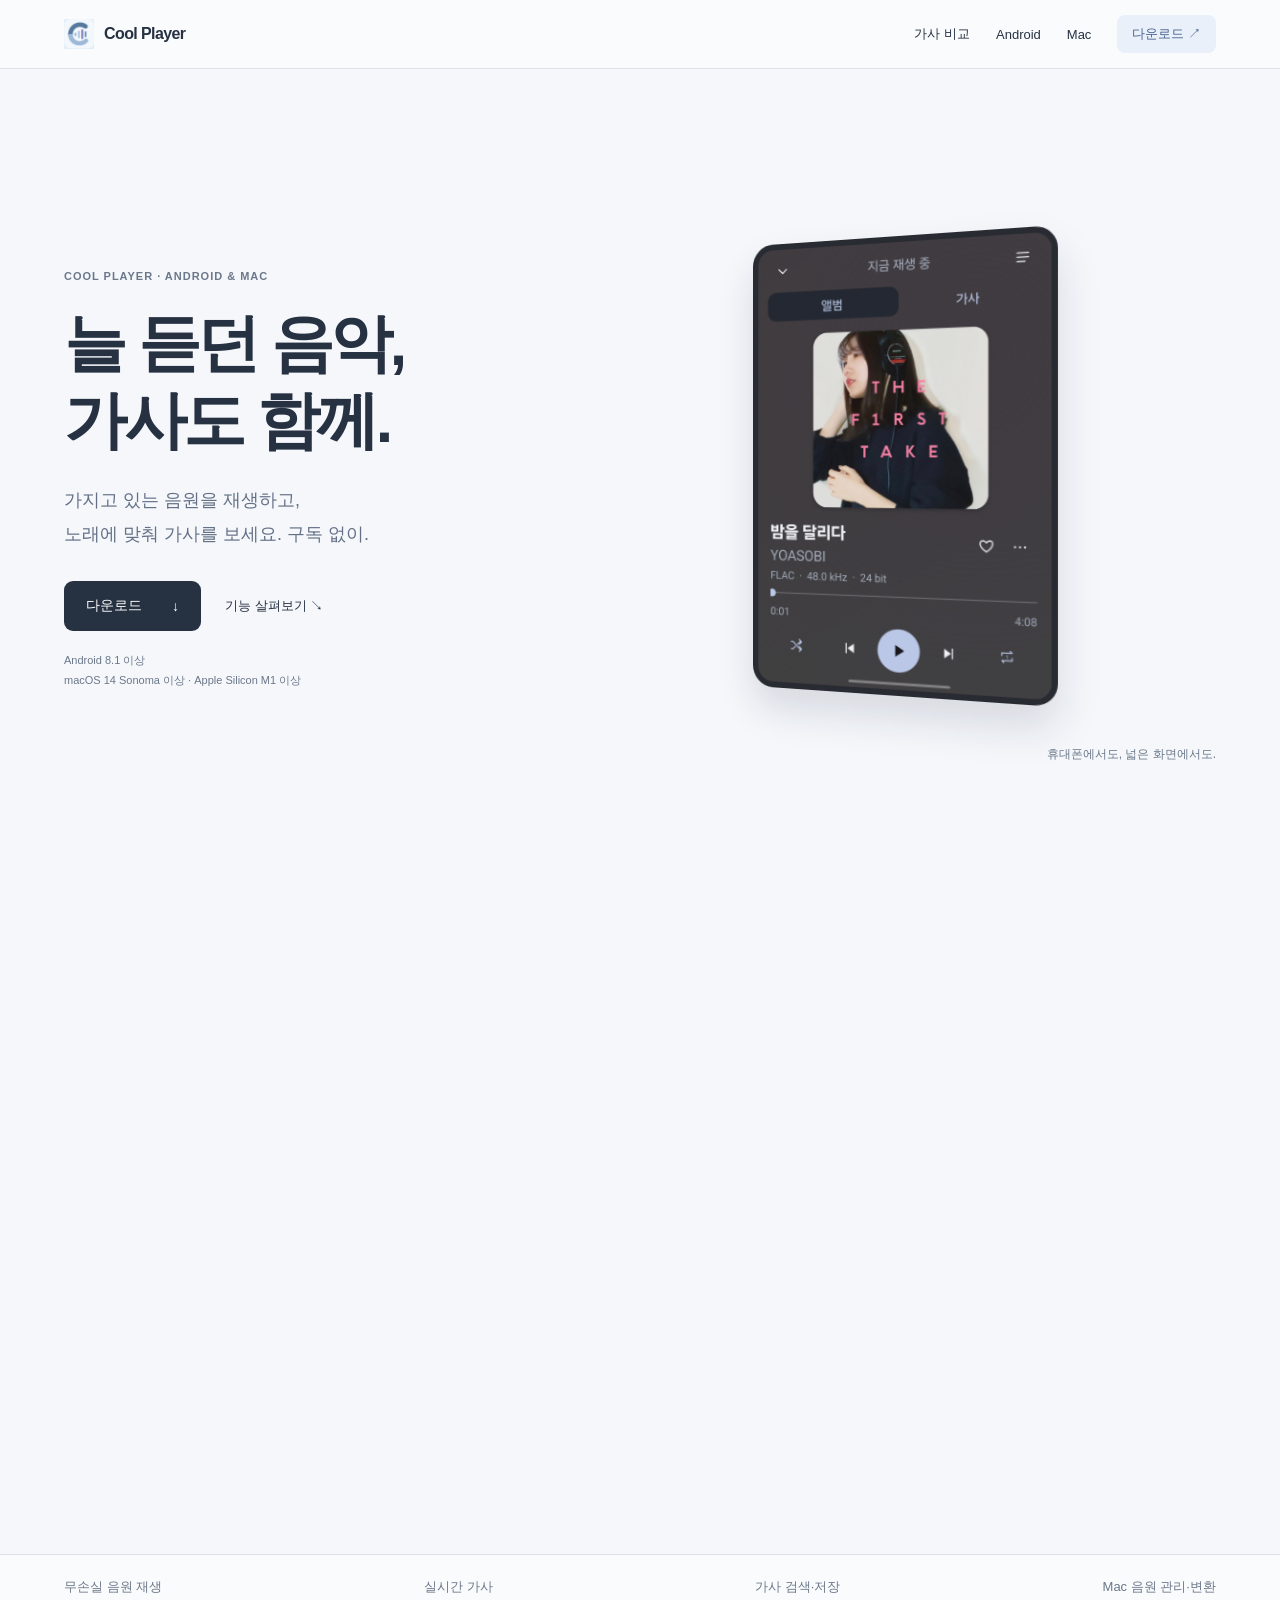
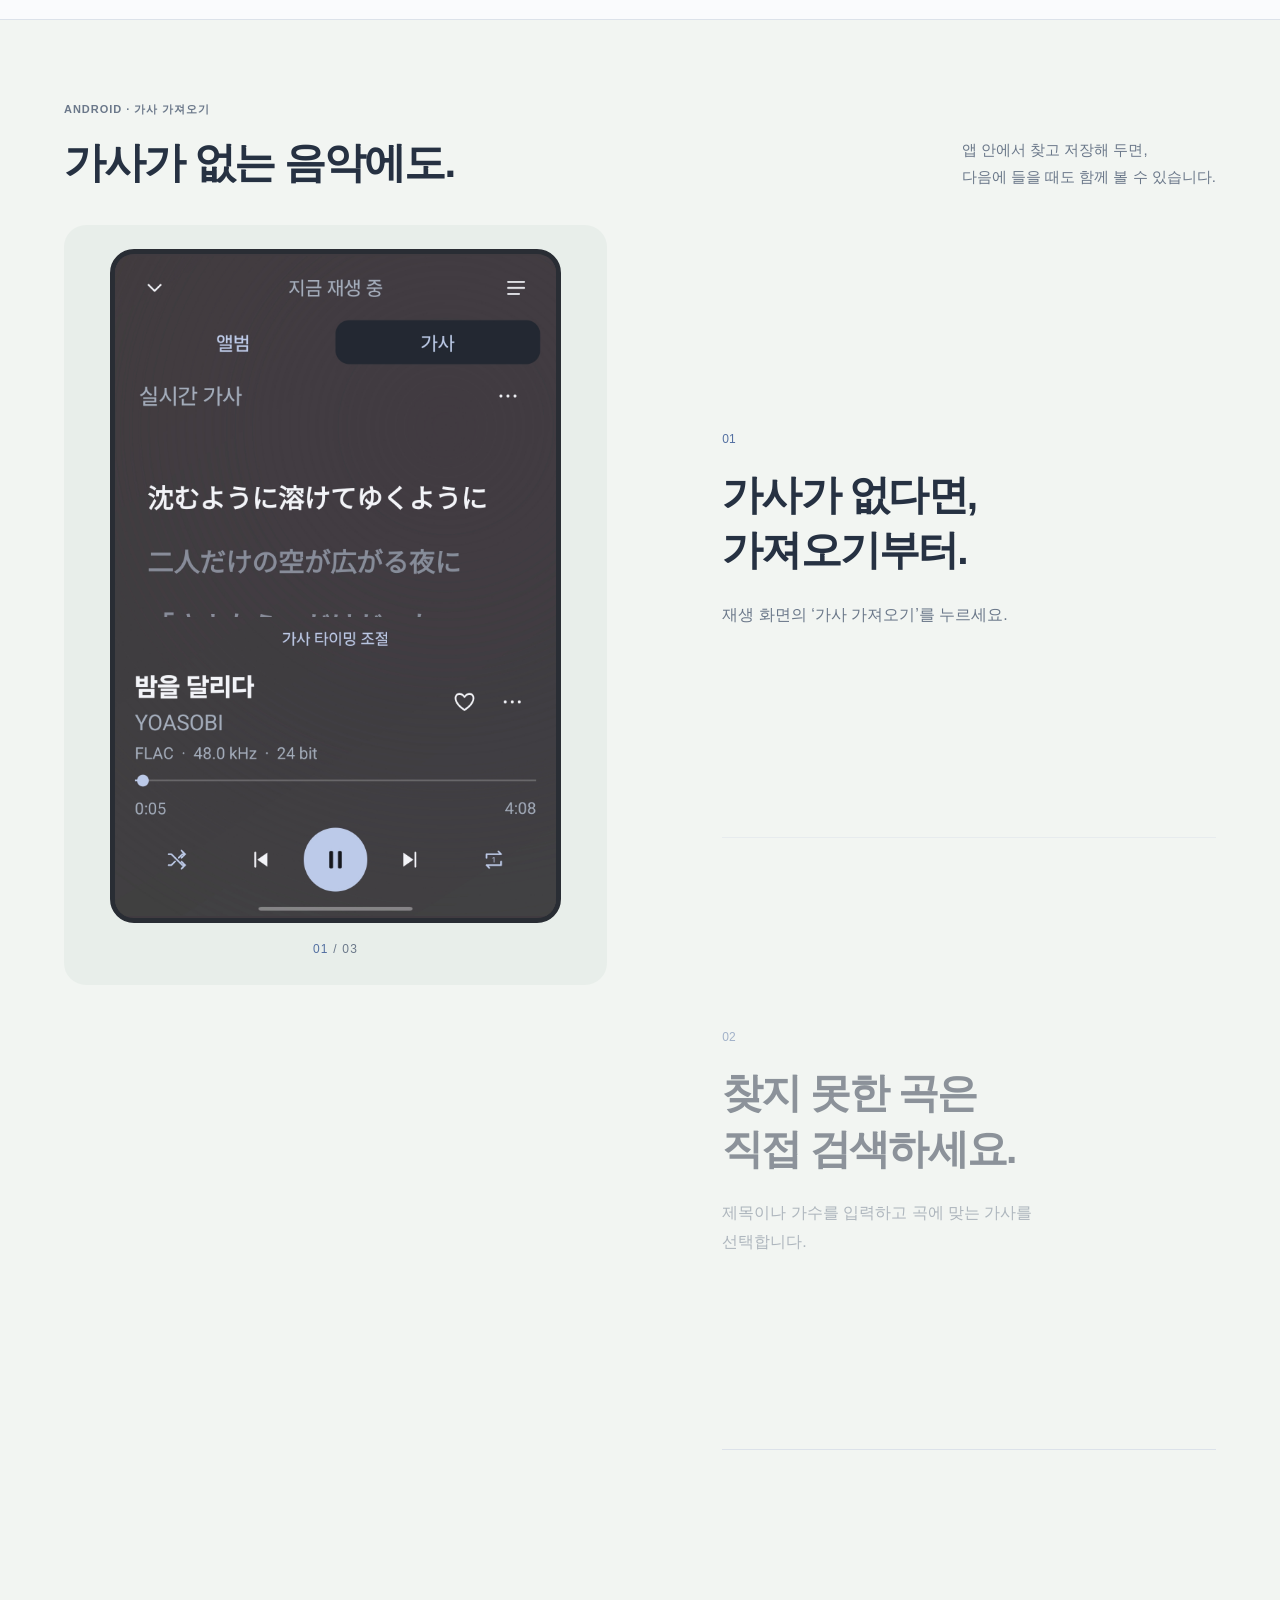
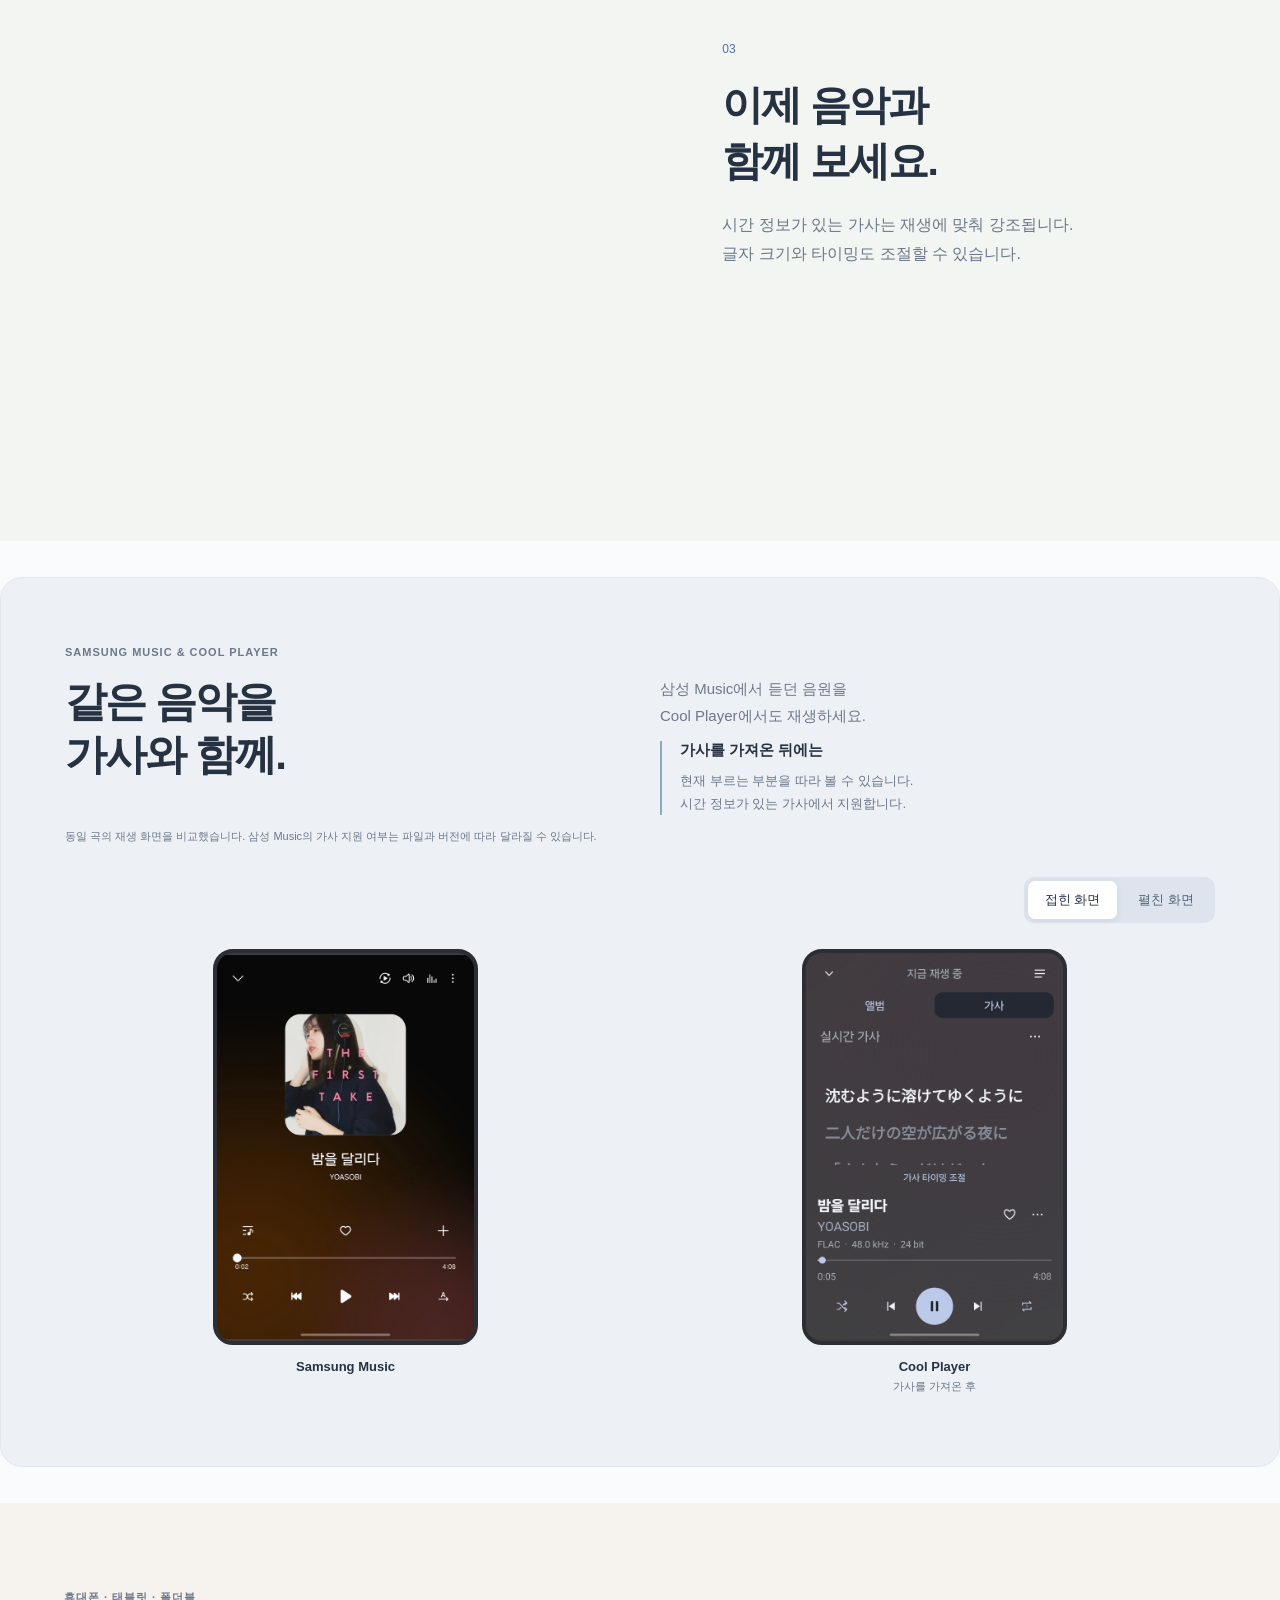
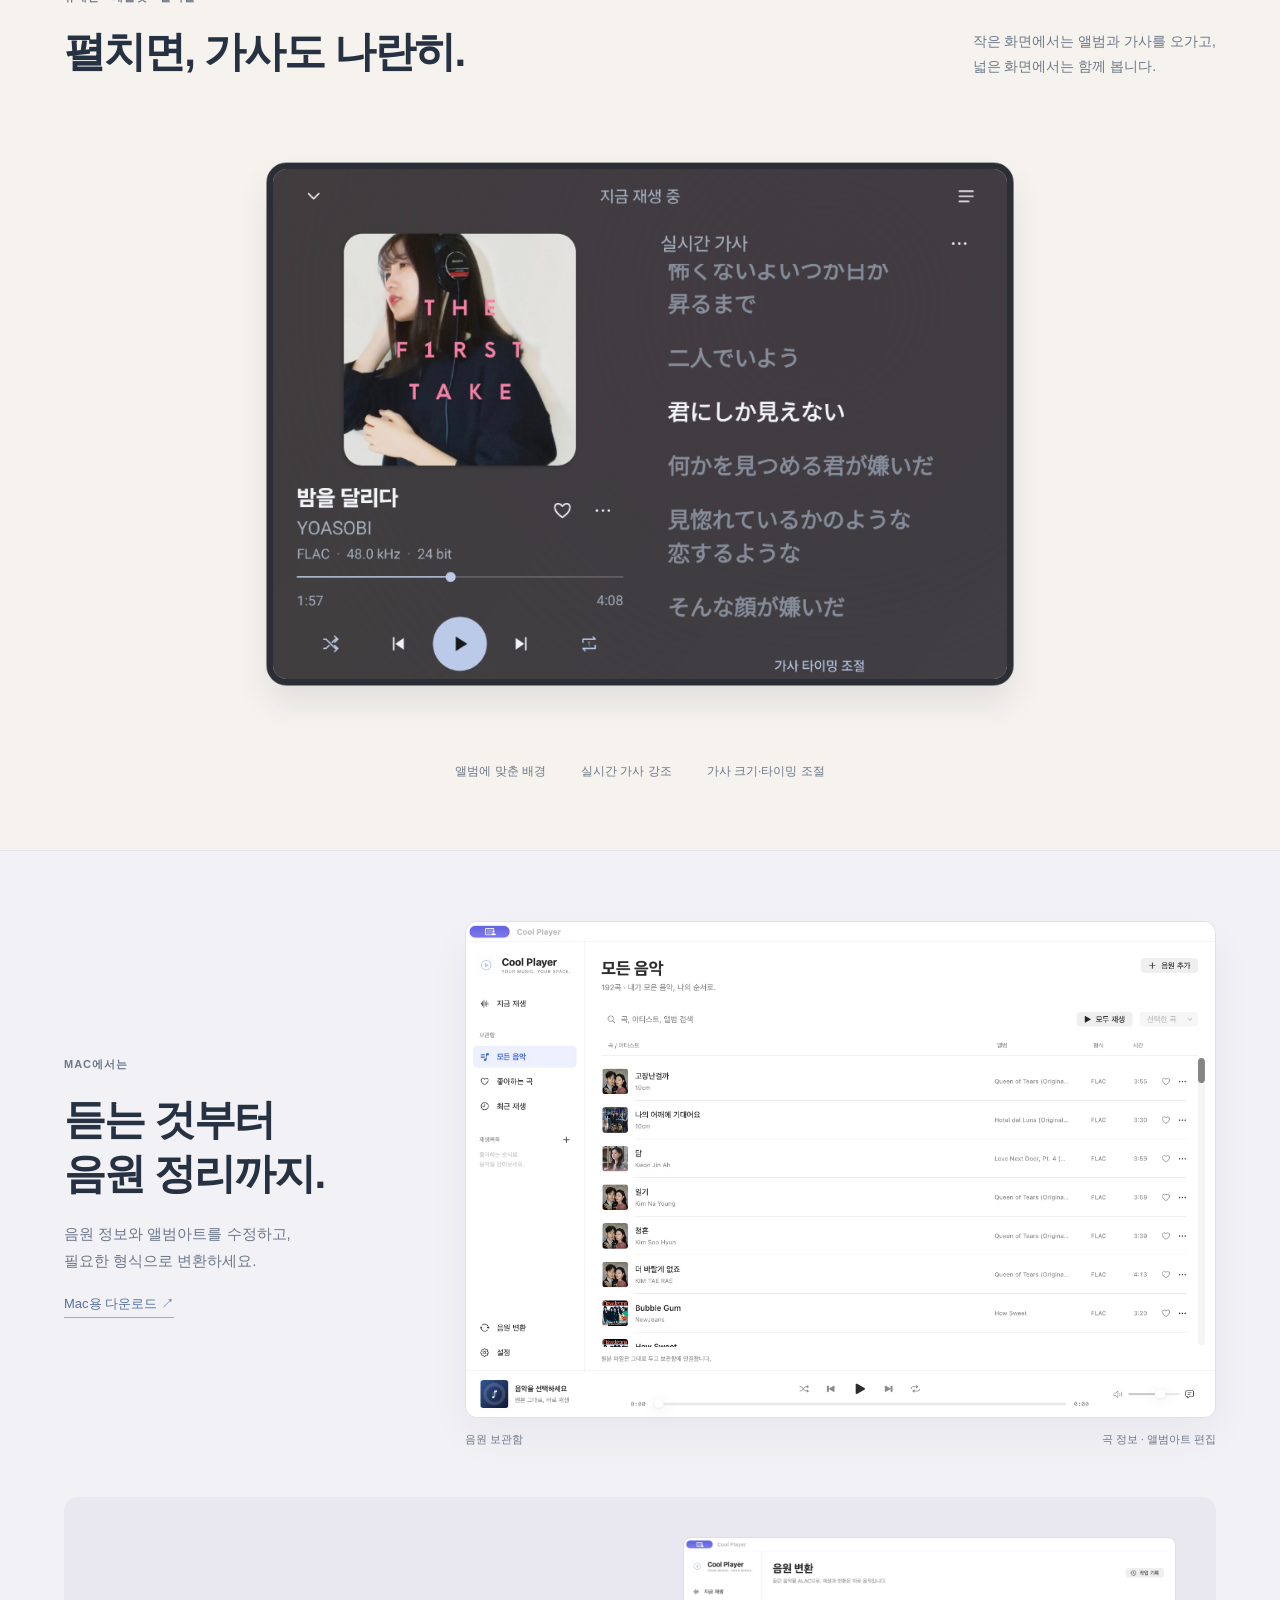
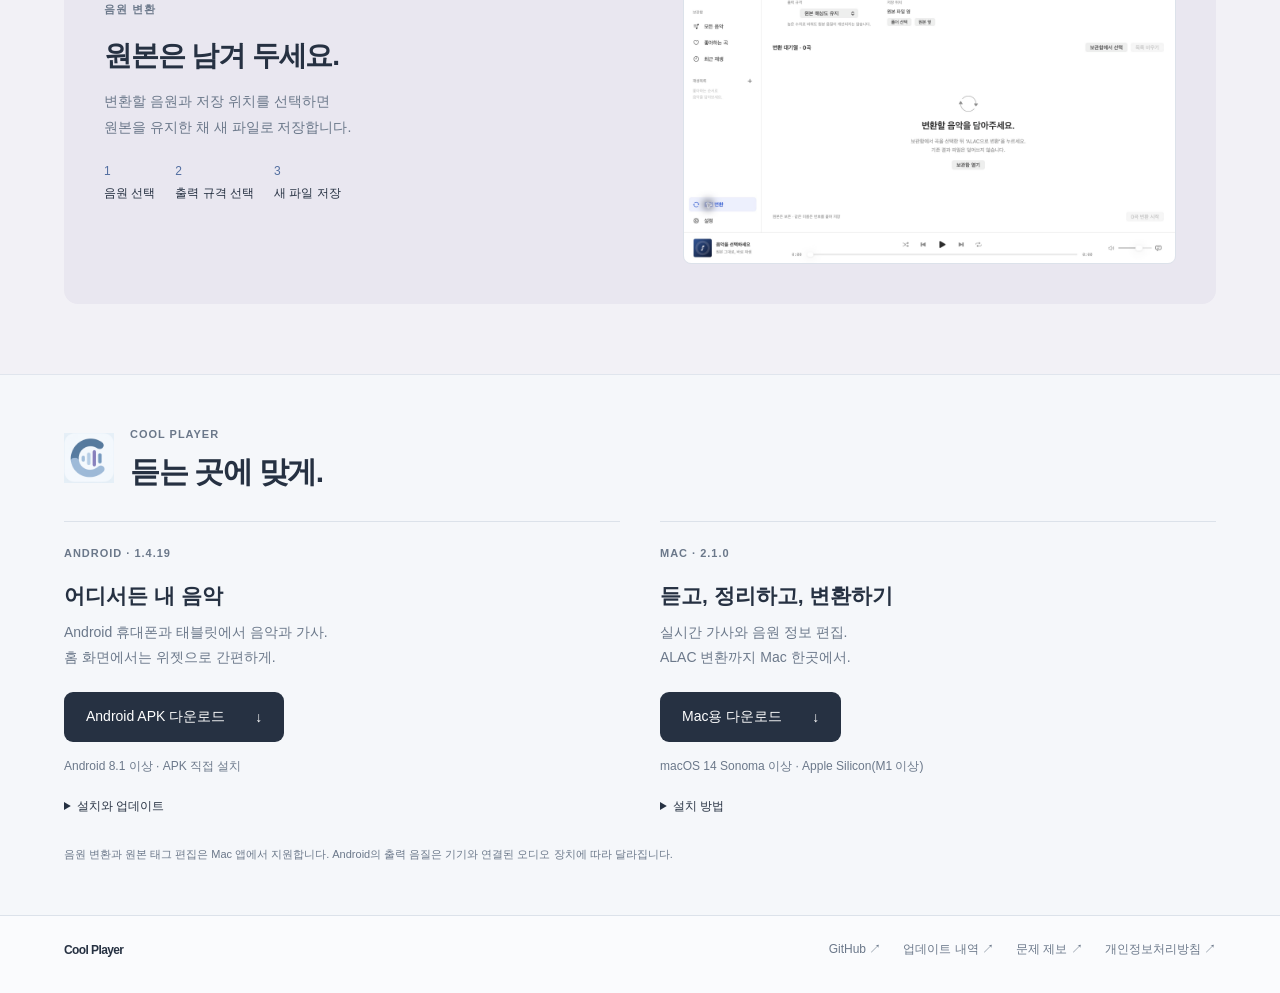
==== commit d3aaee2a: "Fix in-app logo background and website icon reference" ====
--- a/docs/index.html
+++ b/docs/index.html
@@ -1,6 +1,6 @@
 <!doctype html>
-<html lang="ko"><head><meta charset="utf-8"><meta name="viewport" content="width=device-width,initial-scale=1"><meta name="theme-color" content="#f7f8f5"><title>Cool Player — Mac과 Android 음악 플레이어</title><meta name="description" content="가지고 있는 음원으로 실시간 가사까지, 별도의 구독 없이 즐기세요. FLAC, 실시간 가사, 앨범아트, 재생목록과 Android 홈 화면 위젯을 지원합니다."><link rel="icon" href="assets/icon-mark.png?v=20261023"><link rel="stylesheet" href="style.css?v=1.4.19"></head>
-<body><header class="navigation"><a href="#" class="brand"><img src="assets/icon-mark.png?v=20261023" alt="">Cool Player</a><nav aria-label="주 메뉴"><a href="#compare">가사 비교</a><a href="#android">Android</a><a href="#mac">Mac</a><a class="nav-download" href="#download">다운로드 <span aria-hidden="true">↗</span></a></nav></header>
+<html lang="ko"><head><meta charset="utf-8"><meta name="viewport" content="width=device-width,initial-scale=1"><meta name="theme-color" content="#f7f8f5"><title>Cool Player — Mac과 Android 음악 플레이어</title><meta name="description" content="가지고 있는 음원으로 실시간 가사까지, 별도의 구독 없이 즐기세요. FLAC, 실시간 가사, 앨범아트, 재생목록과 Android 홈 화면 위젯을 지원합니다."><link rel="icon" href="assets/icon.png?v=20261023-original"><link rel="stylesheet" href="style.css?v=1.4.19"></head>
+<body><header class="navigation"><a href="#" class="brand"><img src="assets/icon.png?v=20261023-original" alt="">Cool Player</a><nav aria-label="주 메뉴"><a href="#compare">가사 비교</a><a href="#android">Android</a><a href="#mac">Mac</a><a class="nav-download" href="#download">다운로드 <span aria-hidden="true">↗</span></a></nav></header>
 <main>
 <div class="hero-scroll"><section class="product-hero" aria-labelledby="opening-title">
 <div class="hero-message"><p class="eyebrow">COOL PLAYER · ANDROID & MAC</p><h1 id="opening-title">늘 듣던 음악,<br>가사도 함께.</h1><p class="hero-description">가지고 있는 음원을 재생하고,<br>노래에 맞춰 가사를 보세요. 구독 없이.</p><div class="hero-links"><a class="download" href="#download">다운로드 <span>↓</span></a><a class="text-link" href="#android">기능 살펴보기 ↘</a></div><p class="hero-requirements">Android 8.1 이상<br>macOS 14 Sonoma 이상 · Apple Silicon M1 이상</p></div>
@@ -10,7 +10,7 @@
 <section id="android" class="lyrics-journey" aria-labelledby="journey-title"><div class="journey-heading"><p class="eyebrow">ANDROID · 가사 가져오기</p><h2 id="journey-title">가사가 없는 음악에도.</h2><p>앱 안에서 찾고 저장해 두면,<br>다음에 들을 때도 함께 볼 수 있습니다.</p></div><div class="journey-story"><div class="journey-stage"><div class="journey-phone"><img class="current" src="assets/player-empty.jpg" alt="가사 가져오기 버튼이 있는 재생 화면"><img src="assets/player-search.jpg" alt="제목과 가수로 가사를 검색하는 화면" aria-hidden="true"><img src="assets/player-lyrics.jpg" alt="가사를 불러온 뒤 현재 줄이 강조되는 화면" aria-hidden="true"></div><p class="journey-position" aria-hidden="true"><span>01</span> / 03</p></div><div class="journey-chapters"><article><span>01</span><h3>가사가 없다면,<br>가져오기부터.</h3><p>재생 화면의 ‘가사 가져오기’를 누르세요.</p></article><article><span>02</span><h3>찾지 못한 곡은<br>직접 검색하세요.</h3><p>제목이나 가수를 입력하고 곡에 맞는 가사를 선택합니다.</p></article><article><span>03</span><h3>이제 음악과<br>함께 보세요.</h3><p>시간 정보가 있는 가사는 재생에 맞춰 강조됩니다. 글자 크기와 타이밍도 조절할 수 있습니다.</p></article></div></div></section>
 <section id="compare" class="music-comparison" aria-labelledby="compare-title"><div class="comparison-intro"><p class="eyebrow">SAMSUNG MUSIC & COOL PLAYER</p><h2 id="compare-title">같은 음악을<br>가사와 함께.</h2><p>삼성 Music에서 듣던 음원을<br>Cool Player에서도 재생하세요.</p><div class="comparison-detail"><strong>가사를 가져온 뒤에는</strong><p>현재 부르는 부분을 따라 볼 수 있습니다.<br>시간 정보가 있는 가사에서 지원합니다.</p></div><p class="comparison-scope">동일 곡의 재생 화면을 비교했습니다. 삼성 Music의 가사 지원 여부는 파일과 버전에 따라 달라질 수 있습니다.</p></div><div class="comparison-view"><div class="comparison-switch" role="group" aria-label="비교 화면 크기"><button type="button" data-comparison="phone" aria-pressed="true" aria-controls="comparison-images">접힌 화면</button><button type="button" data-comparison="wide" aria-pressed="false" aria-controls="comparison-images">펼친 화면</button></div><div class="comparison-pair" id="comparison-images"><figure><div class="comparison-device"><img src="assets/samsung-phone.jpg" alt="삼성 Music에서 밤을 달리다를 재생하는 화면" loading="lazy"></div><figcaption>Samsung Music</figcaption></figure><figure><div class="comparison-device"><img src="assets/player-lyrics.jpg" alt="Cool Player에서 같은 곡에 가사를 불러온 화면" loading="lazy"></div><figcaption>Cool Player <span>가사를 가져온 후</span></figcaption></figure></div></div></section>
 <section class="wide-listening" aria-labelledby="wide-title"><div class="wide-heading"><div><p class="eyebrow">휴대폰 · 태블릿 · 폴더블</p><h2 id="wide-title">펼치면, 가사도 나란히.</h2></div><p>작은 화면에서는 앨범과 가사를 오가고,<br>넓은 화면에서는 함께 봅니다.</p></div><figure class="wide-product"><img src="assets/player-wide.jpg" alt="넓은 화면에서 앨범과 가사를 나란히 보여주는 Cool Player" loading="lazy"></figure><div class="wide-features"><span>앨범에 맞춘 배경</span><span>실시간 가사 강조</span><span>가사 크기·타이밍 조절</span></div></section>
-<section id="mac" class="mac-workspace" aria-labelledby="mac-title"><div class="mac-intro"><p class="eyebrow">MAC에서는</p><h2 id="mac-title">듣는 것부터<br>음원 정리까지.</h2><p>음원 정보와 앨범아트를 수정하고,<br>필요한 형식으로 변환하세요.</p><a href="#download">Mac용 다운로드 ↗</a></div><figure class="mac-library"><img src="assets/mac-library.jpg" loading="lazy" alt="Cool Player Mac 음악 보관함"><figcaption><span>음원 보관함</span><span>곡 정보 · 앨범아트 편집</span></figcaption></figure><div class="conversion-workflow"><div><p class="eyebrow">음원 변환</p><h3>원본은 남겨 두세요.</h3><p>변환할 음원과 저장 위치를 선택하면<br>원본을 유지한 채 새 파일로 저장합니다.</p><ol><li>음원 선택</li><li>출력 규격 선택</li><li>새 파일 저장</li></ol></div><img src="assets/mac-conversion.jpg" loading="lazy" alt="Mac 앱의 출력 규격과 저장 위치 선택 화면"></div></section><section id="download" class="platform-downloads"><div class="download-heading"><img src="assets/icon-mark.png?v=20261023" alt=""><div><p class="eyebrow">COOL PLAYER</p><h2>듣는 곳에 맞게.</h2></div></div><div class="platform-grid">
+<section id="mac" class="mac-workspace" aria-labelledby="mac-title"><div class="mac-intro"><p class="eyebrow">MAC에서는</p><h2 id="mac-title">듣는 것부터<br>음원 정리까지.</h2><p>음원 정보와 앨범아트를 수정하고,<br>필요한 형식으로 변환하세요.</p><a href="#download">Mac용 다운로드 ↗</a></div><figure class="mac-library"><img src="assets/mac-library.jpg" loading="lazy" alt="Cool Player Mac 음악 보관함"><figcaption><span>음원 보관함</span><span>곡 정보 · 앨범아트 편집</span></figcaption></figure><div class="conversion-workflow"><div><p class="eyebrow">음원 변환</p><h3>원본은 남겨 두세요.</h3><p>변환할 음원과 저장 위치를 선택하면<br>원본을 유지한 채 새 파일로 저장합니다.</p><ol><li>음원 선택</li><li>출력 규격 선택</li><li>새 파일 저장</li></ol></div><img src="assets/mac-conversion.jpg" loading="lazy" alt="Mac 앱의 출력 규격과 저장 위치 선택 화면"></div></section><section id="download" class="platform-downloads"><div class="download-heading"><img src="assets/icon.png?v=20261023-original" alt=""><div><p class="eyebrow">COOL PLAYER</p><h2>듣는 곳에 맞게.</h2></div></div><div class="platform-grid">
 <article><p class="eyebrow">ANDROID · 1.4.19</p><h3>어디서든 내 음악</h3><p>Android 휴대폰과 태블릿에서 음악과 가사.<br>홈 화면에서는 위젯으로 간편하게.</p><a class="download" href="https://github.com/hun8902/CoolPlayer/releases/download/android-v1.4.19-compat/Cool-Player-Android.apk">Android APK 다운로드 <span>↓</span></a><p class="requirements">Android 8.1 이상 · APK 직접 설치</p><details><summary>설치와 업데이트</summary><p>APK를 내려받아 열고 Android 설치 안내를 따라 주세요. 기존 앱을 삭제하지 않고 업데이트하면 보관함과 설정이 유지됩니다.</p><p>앱의 설정 → 앱 업데이트에서 새 버전을 확인하고 설치할 수 있습니다. 자동 확인을 켜면 앱 실행 시 하루에 한 번 새 릴리스를 확인합니다. 다운로드와 설치는 직접 선택합니다. 1.4.1 사용자는 앱 안의 업데이트 확인을 이용하세요.</p></details></article>
 <article><p class="eyebrow">MAC · 2.1.0</p><h3>듣고, 정리하고, 변환하기</h3><p>실시간 가사와 음원 정보 편집.<br>ALAC 변환까지 Mac 한곳에서.</p><a class="download" href="https://github.com/hun8902/CoolPlayer/releases/download/v2.1.0/Cool-Player-Mac.zip">Mac용 다운로드 <span>↓</span></a><p class="requirements">macOS 14 Sonoma 이상 · Apple Silicon(M1 이상)</p><details><summary>설치 방법</summary><p>ZIP 압축을 풀고 Cool Player.app을 응용 프로그램 폴더로 옮기세요.</p></details></article>
 </div><p class="platform-note">음원 변환과 원본 태그 편집은 Mac 앱에서 지원합니다. Android의 출력 음질은 기기와 연결된 오디오 장치에 따라 달라집니다.</p></section>
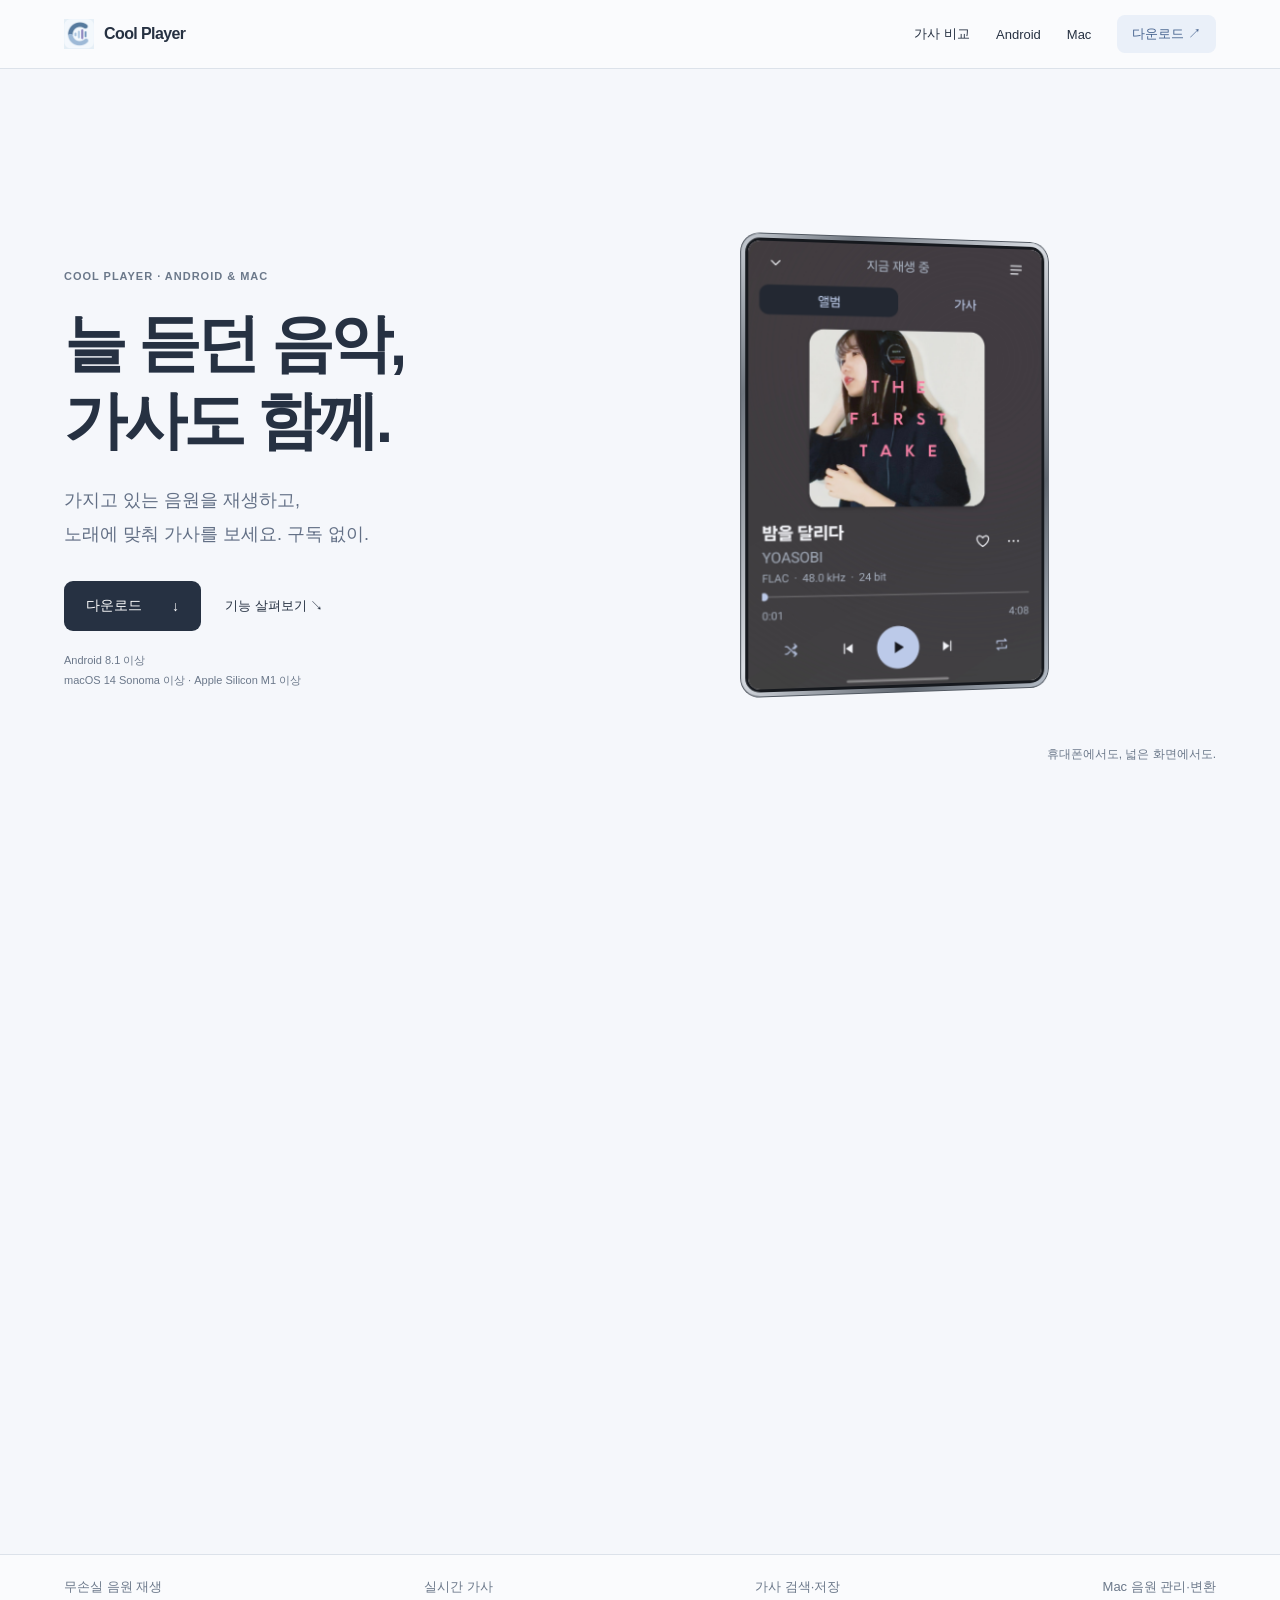
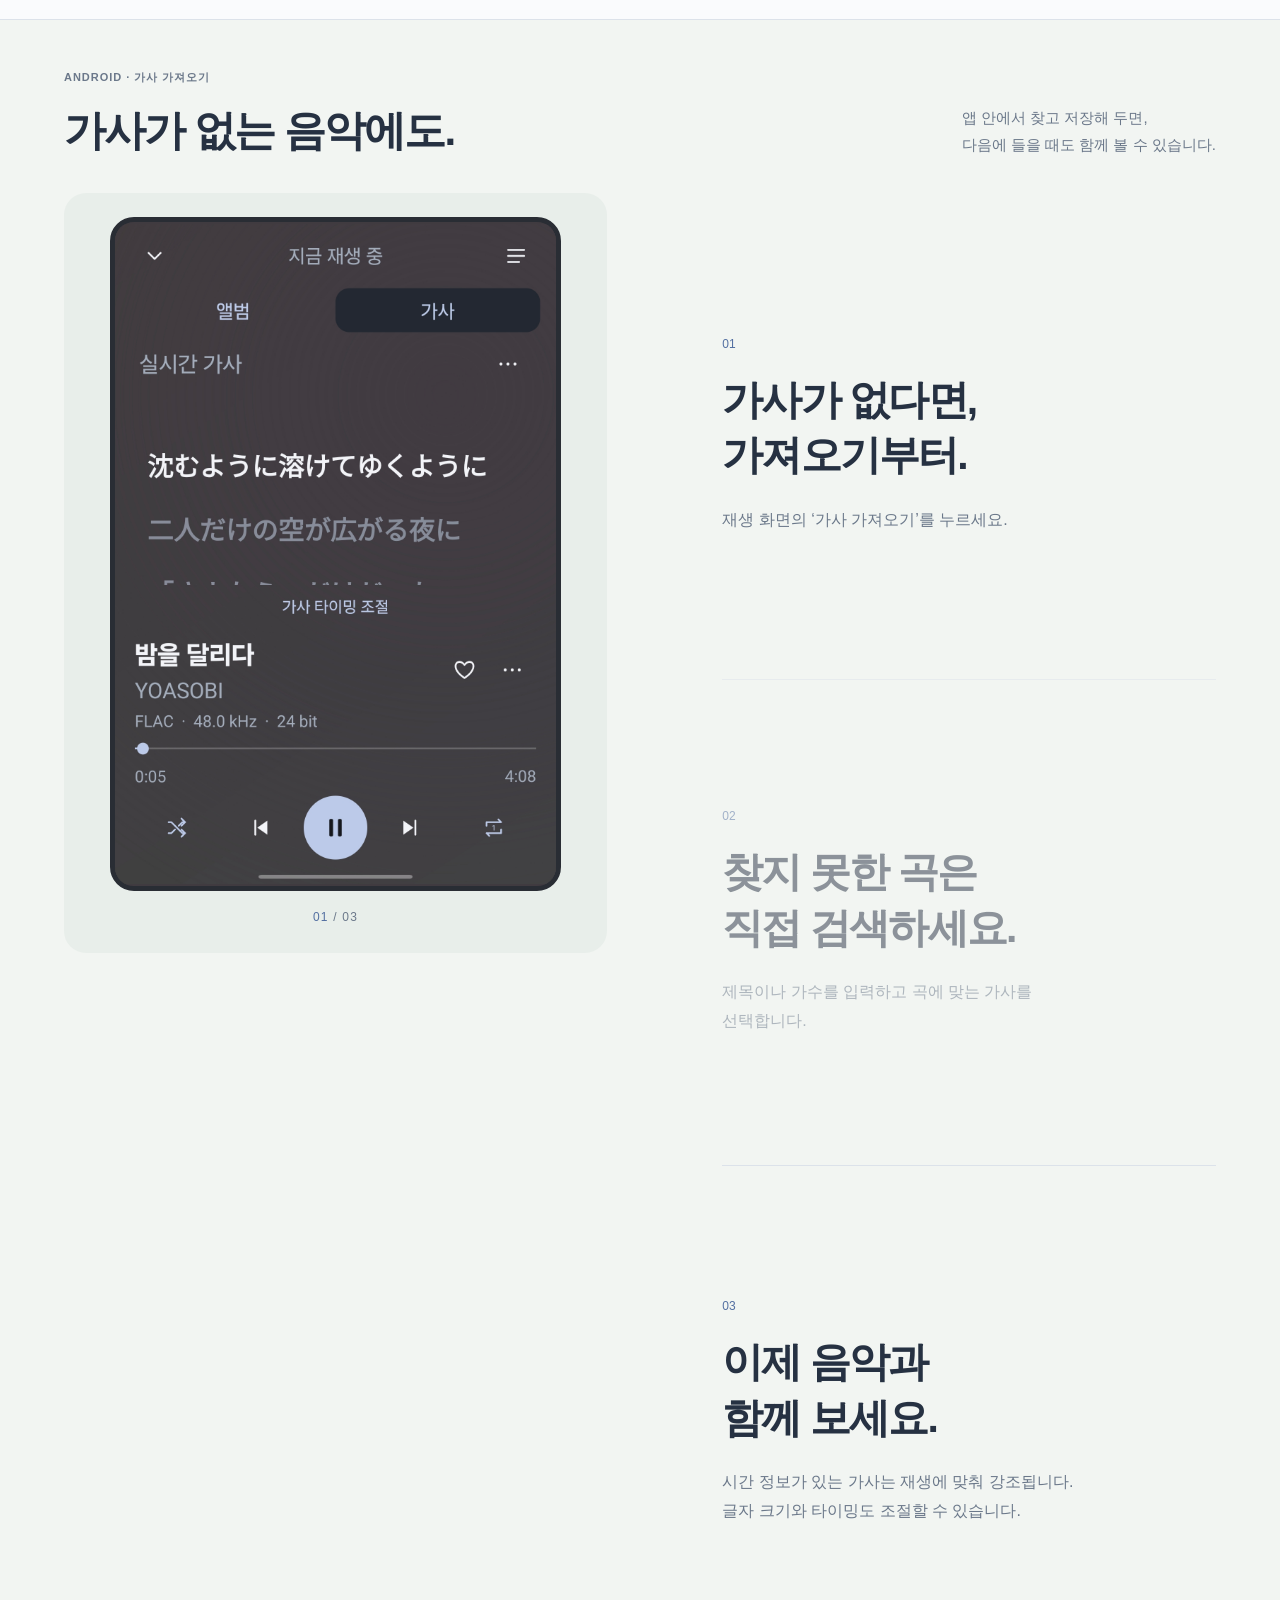
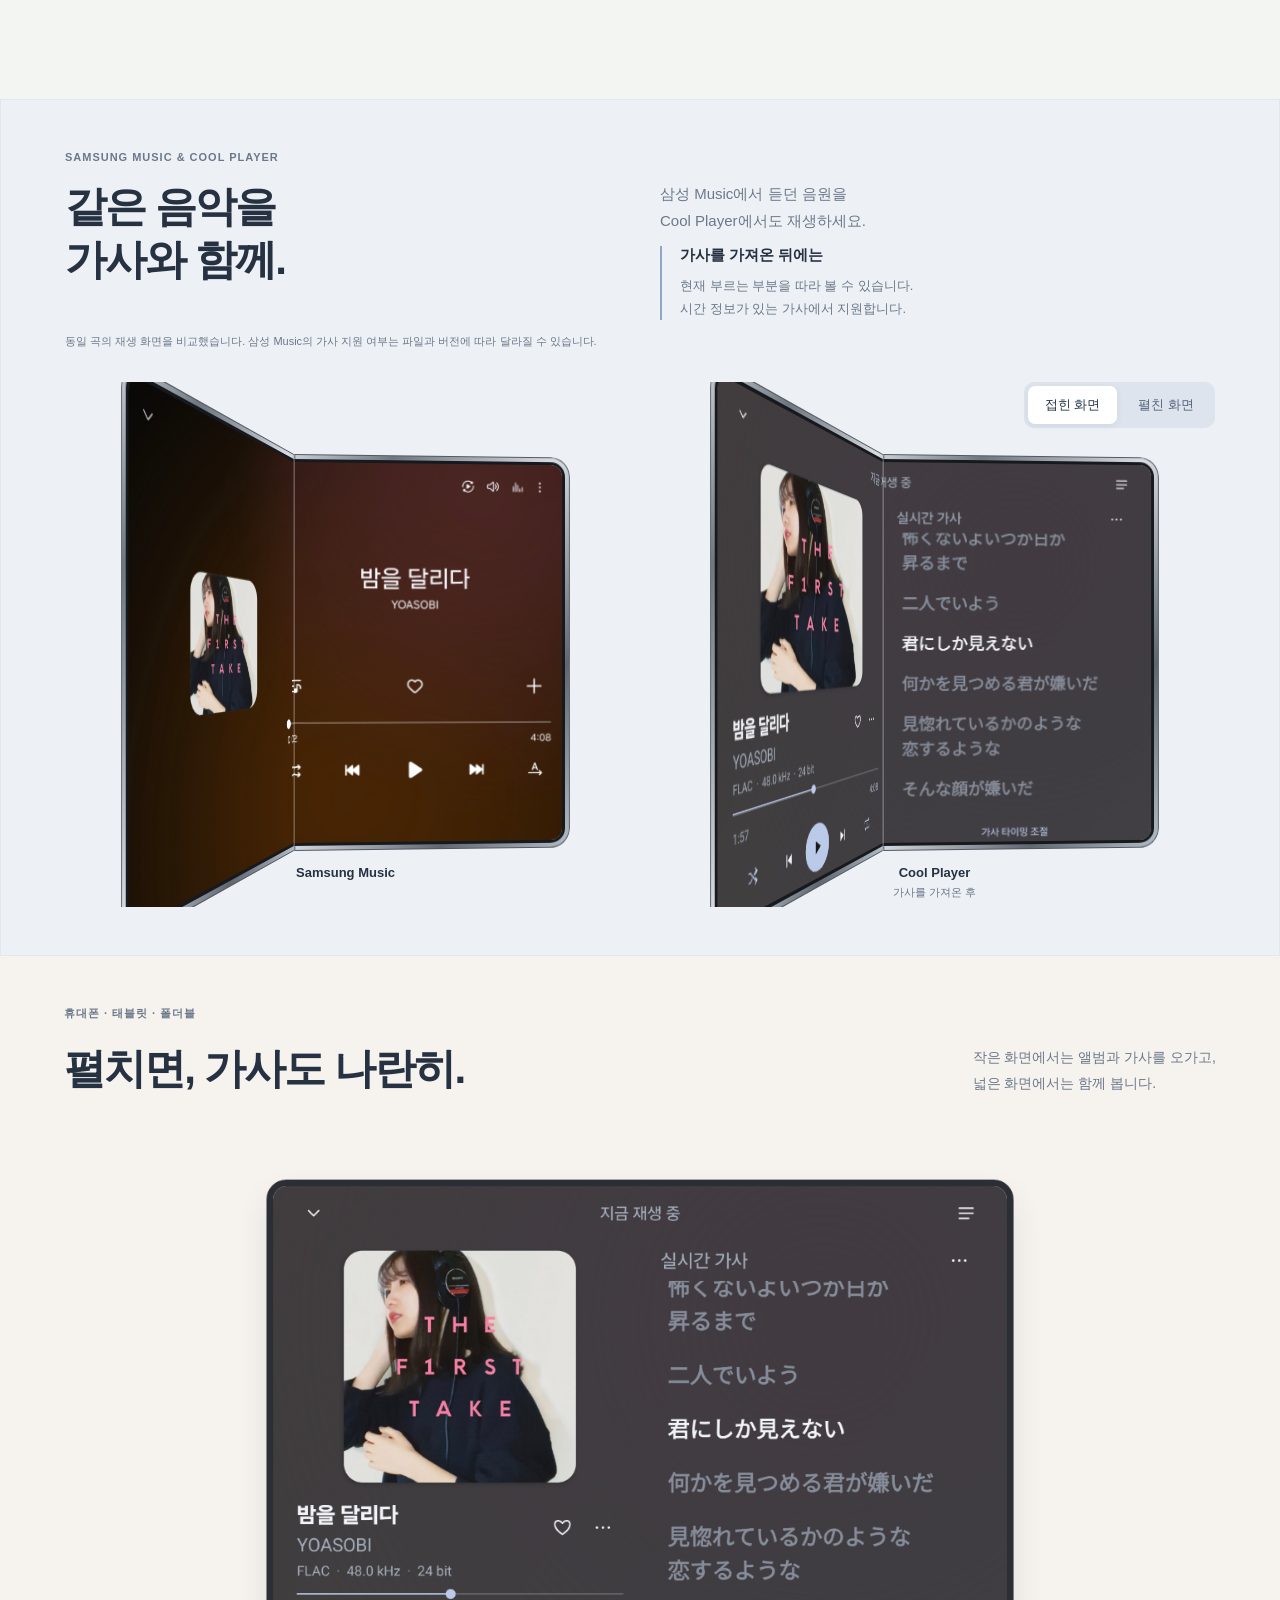
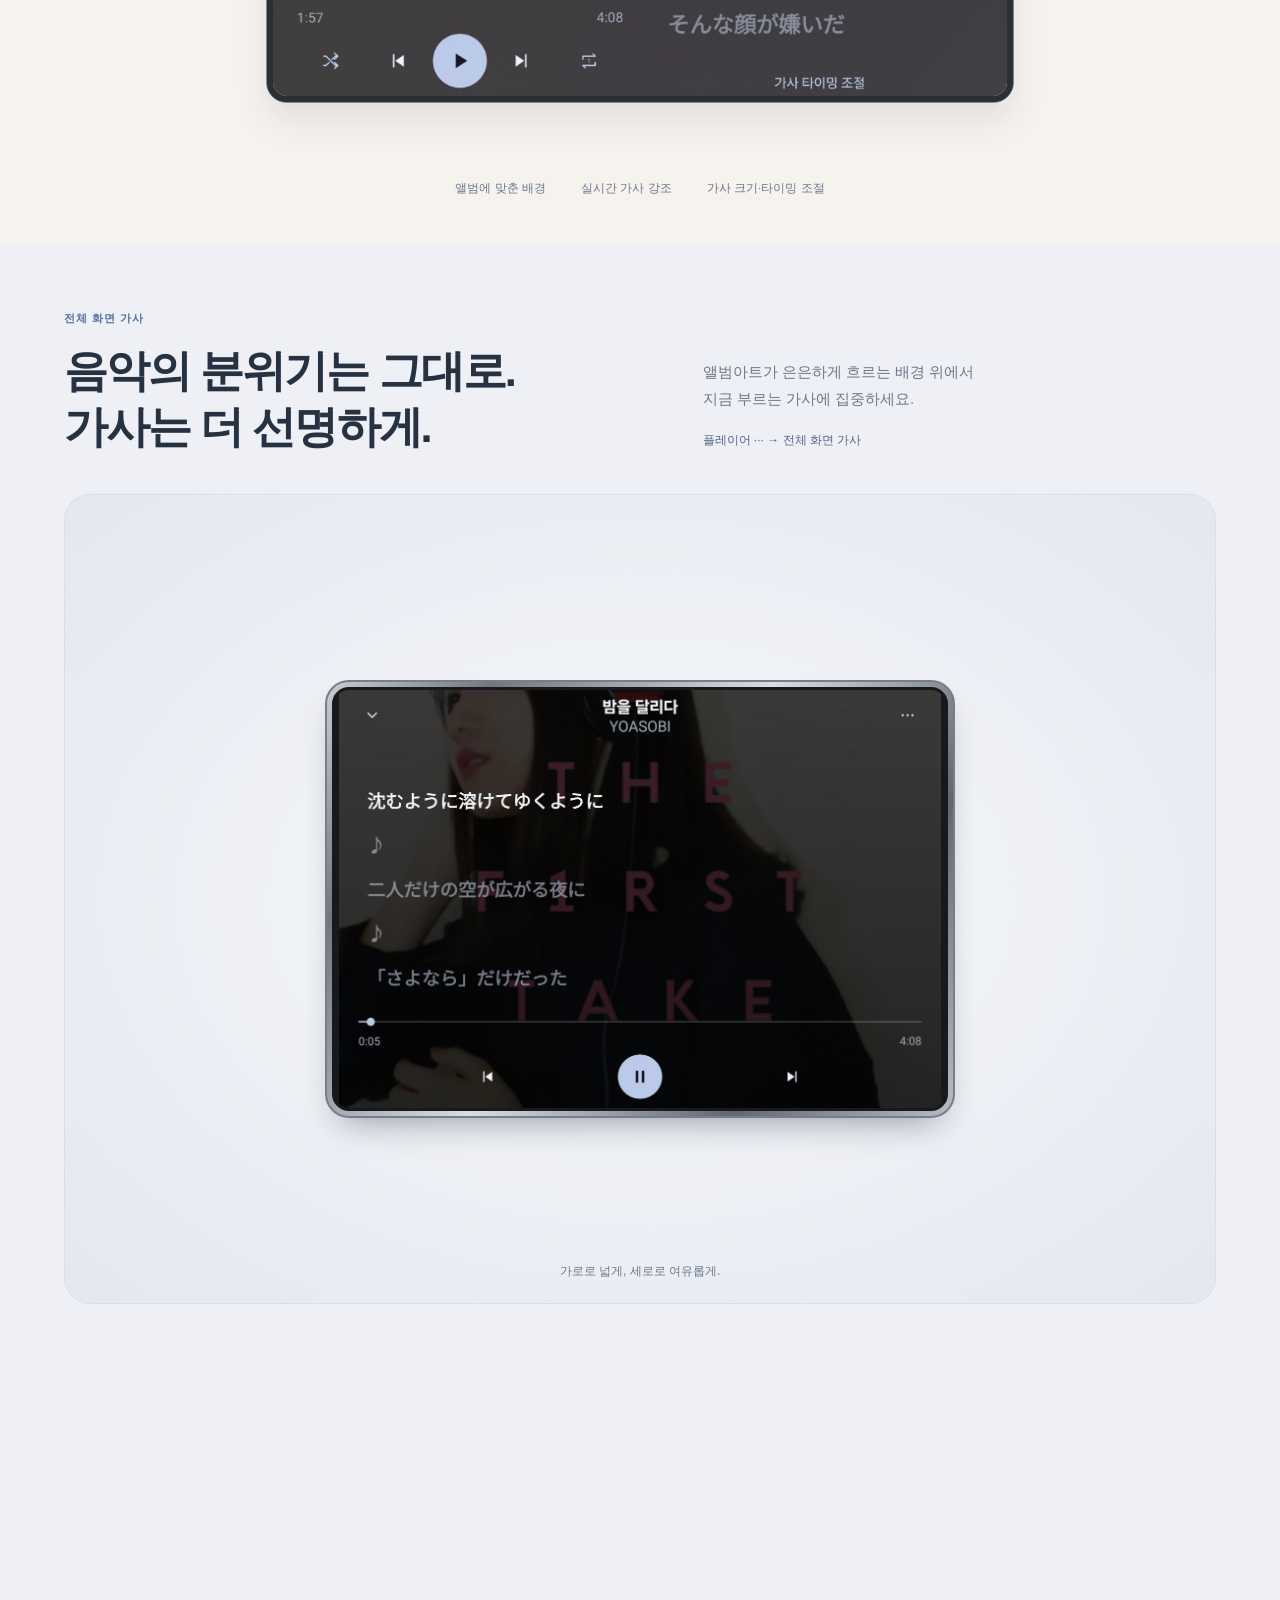
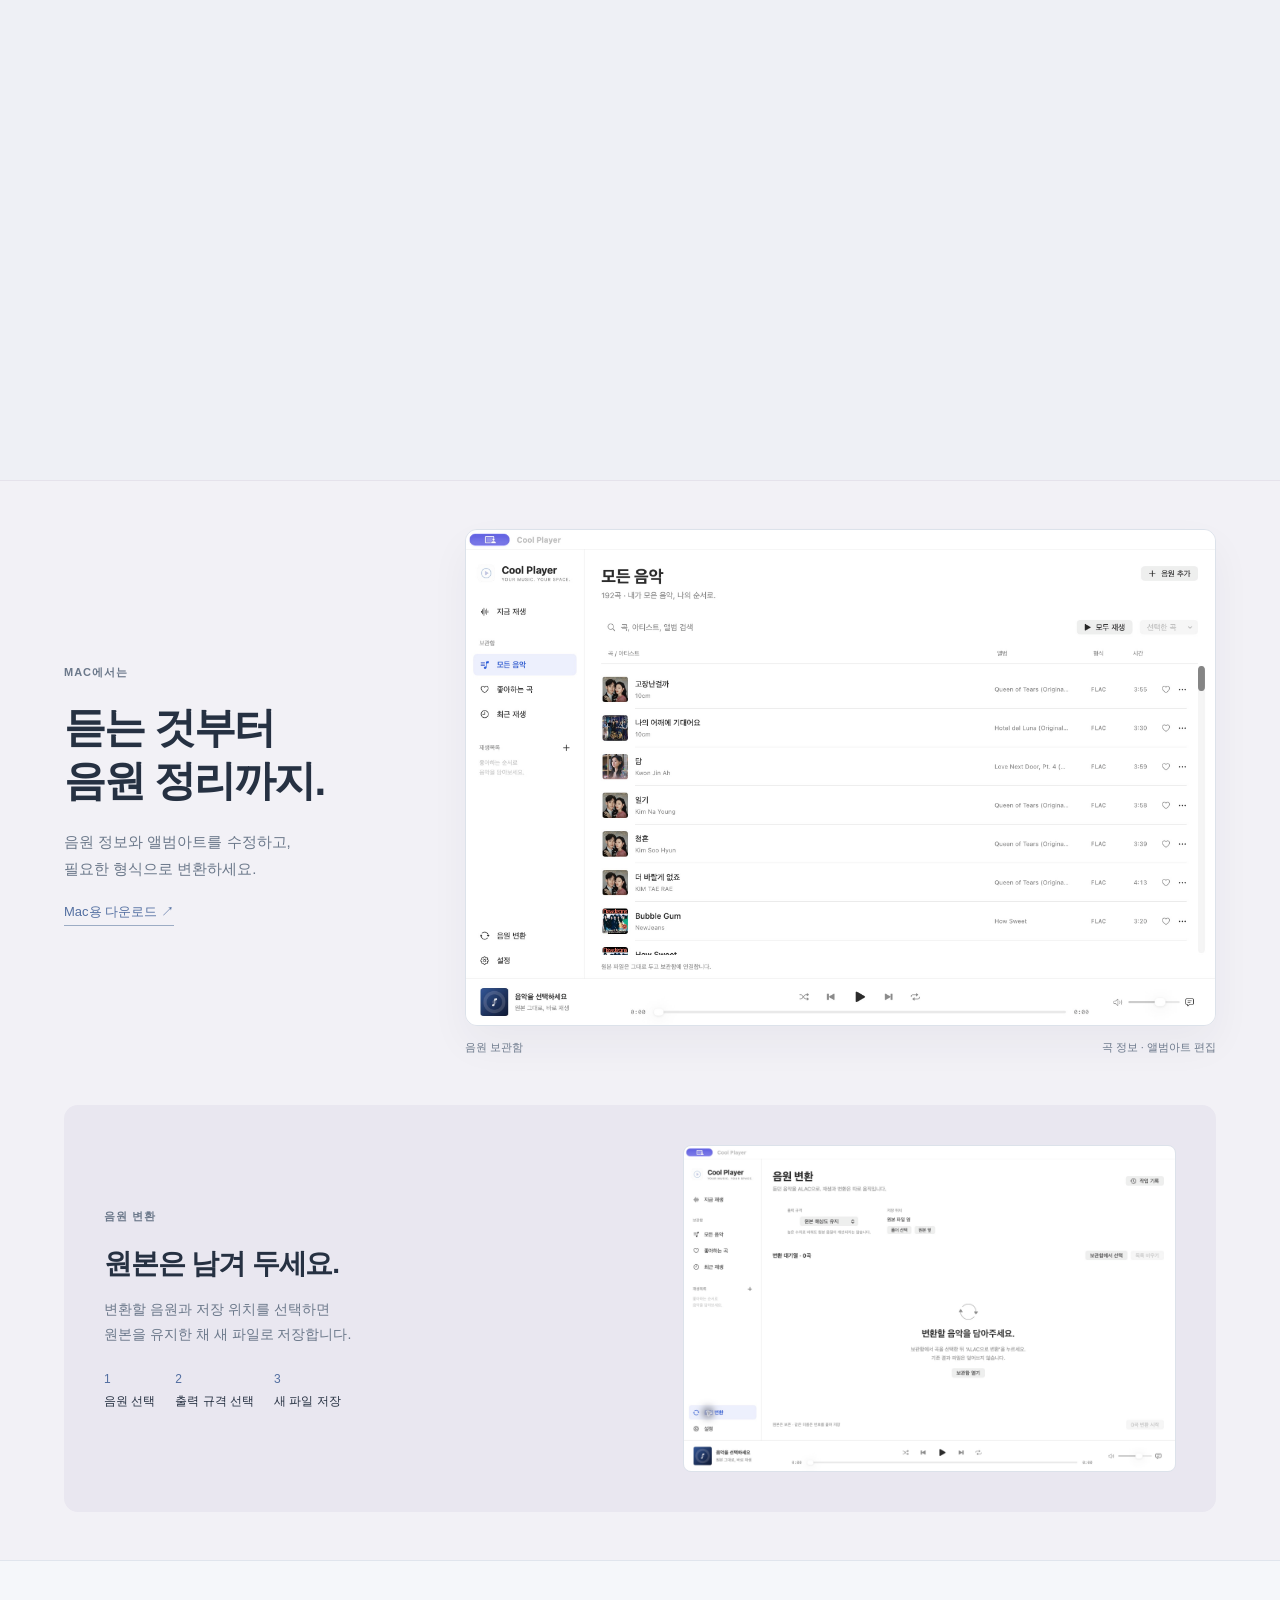
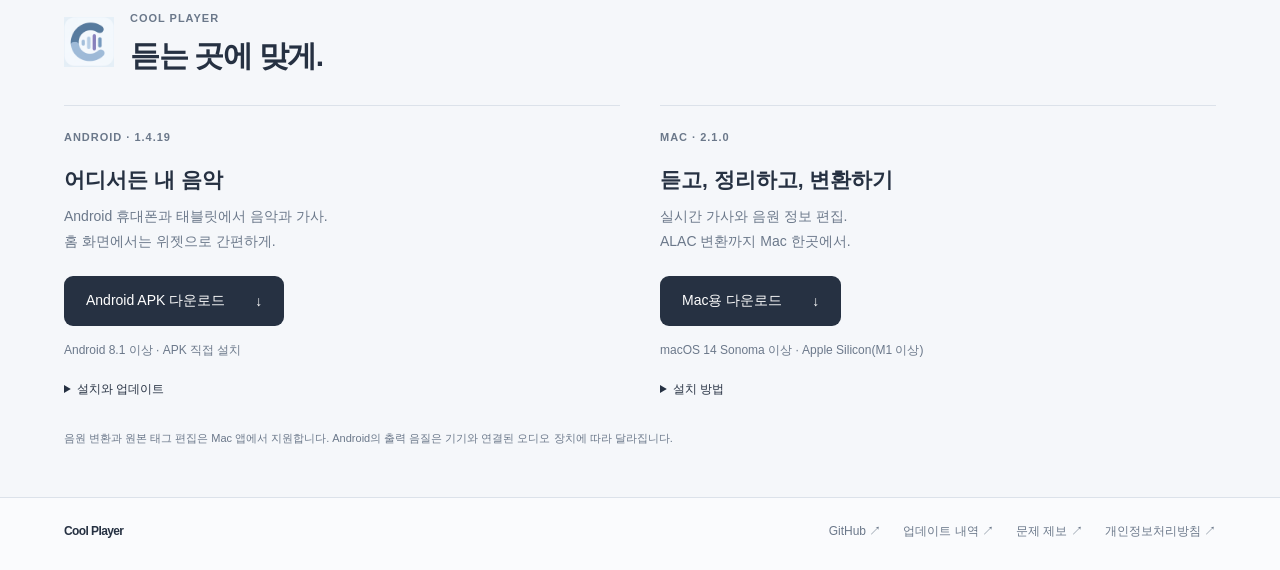
==== commit 211e6941: "Refine website device animations and full-screen lyrics showcase" ====
--- a/docs/index.html
+++ b/docs/index.html
@@ -1,17 +1,20 @@
 <!doctype html>
-<html lang="ko"><head><meta charset="utf-8"><meta name="viewport" content="width=device-width,initial-scale=1"><meta name="theme-color" content="#f7f8f5"><title>Cool Player — Mac과 Android 음악 플레이어</title><meta name="description" content="가지고 있는 음원으로 실시간 가사까지, 별도의 구독 없이 즐기세요. FLAC, 실시간 가사, 앨범아트, 재생목록과 Android 홈 화면 위젯을 지원합니다."><link rel="icon" href="assets/icon.png?v=20261023-original"><link rel="stylesheet" href="style.css?v=1.4.19"></head>
+<html lang="ko"><head><meta charset="utf-8"><meta name="viewport" content="width=device-width,initial-scale=1"><meta name="theme-color" content="#f7f8f5"><title>Cool Player — Mac과 Android 음악 플레이어</title><meta name="description" content="가지고 있는 음원으로 실시간 가사까지, 별도의 구독 없이 즐기세요. FLAC, 실시간 가사, 앨범아트, 재생목록과 Android 홈 화면 위젯을 지원합니다."><link rel="icon" href="assets/icon.png?v=20261023-original"><link rel="stylesheet" href="style.css?v=20261025-hinge2"></head>
 <body><header class="navigation"><a href="#" class="brand"><img src="assets/icon.png?v=20261023-original" alt="">Cool Player</a><nav aria-label="주 메뉴"><a href="#compare">가사 비교</a><a href="#android">Android</a><a href="#mac">Mac</a><a class="nav-download" href="#download">다운로드 <span aria-hidden="true">↗</span></a></nav></header>
 <main>
 <div class="hero-scroll"><section class="product-hero" aria-labelledby="opening-title">
 <div class="hero-message"><p class="eyebrow">COOL PLAYER · ANDROID & MAC</p><h1 id="opening-title">늘 듣던 음악,<br>가사도 함께.</h1><p class="hero-description">가지고 있는 음원을 재생하고,<br>노래에 맞춰 가사를 보세요. 구독 없이.</p><div class="hero-links"><a class="download" href="#download">다운로드 <span>↓</span></a><a class="text-link" href="#android">기능 살펴보기 ↘</a></div><p class="hero-requirements">Android 8.1 이상<br>macOS 14 Sonoma 이상 · Apple Silicon M1 이상</p></div>
-<figure class="fold-visual" aria-label="스크롤에 따라 접힌 화면에서 펼친 화면으로 바뀌는 Cool Player"><div class="fold-space"><div class="scroll-device"><img class="cover-screen" src="assets/player-album.jpg" alt="접힌 휴대폰의 앨범 재생 화면" fetchpriority="high"><img class="inner-screen" src="assets/player-wide.jpg" alt="펼친 화면의 앨범과 실시간 가사" fetchpriority="high"><span class="device-crease" aria-hidden="true"></span></div></div><figcaption>휴대폰에서도, 넓은 화면에서도.</figcaption></figure>
+<figure class="fold-visual" aria-label="스크롤에 따라 접힌 화면에서 펼친 화면으로 바뀌는 Cool Player"><div class="fold-space"><div class="scroll-device"><div class="hinge-half hinge-left"><div class="hinge-face hinge-inside"><img src="assets/player-wide.jpg" alt="펼친 화면의 앨범과 실시간 가사" fetchpriority="high"></div><div class="hinge-face hinge-cover"><img src="assets/player-album.jpg" alt="접힌 휴대폰의 앨범 재생 화면" fetchpriority="high"></div></div><div class="hinge-half hinge-right"><div class="hinge-face hinge-inside"><img src="assets/player-wide.jpg" alt="" fetchpriority="high"></div></div><span class="device-crease" aria-hidden="true"></span></div></div><figcaption>휴대폰에서도, 넓은 화면에서도.</figcaption></figure>
 </section></div>
 <div class="product-facts"><span>무손실 음원 재생</span><span>실시간 가사</span><span>가사 검색·저장</span><span>Mac 음원 관리·변환</span></div>
 <section id="android" class="lyrics-journey" aria-labelledby="journey-title"><div class="journey-heading"><p class="eyebrow">ANDROID · 가사 가져오기</p><h2 id="journey-title">가사가 없는 음악에도.</h2><p>앱 안에서 찾고 저장해 두면,<br>다음에 들을 때도 함께 볼 수 있습니다.</p></div><div class="journey-story"><div class="journey-stage"><div class="journey-phone"><img class="current" src="assets/player-empty.jpg" alt="가사 가져오기 버튼이 있는 재생 화면"><img src="assets/player-search.jpg" alt="제목과 가수로 가사를 검색하는 화면" aria-hidden="true"><img src="assets/player-lyrics.jpg" alt="가사를 불러온 뒤 현재 줄이 강조되는 화면" aria-hidden="true"></div><p class="journey-position" aria-hidden="true"><span>01</span> / 03</p></div><div class="journey-chapters"><article><span>01</span><h3>가사가 없다면,<br>가져오기부터.</h3><p>재생 화면의 ‘가사 가져오기’를 누르세요.</p></article><article><span>02</span><h3>찾지 못한 곡은<br>직접 검색하세요.</h3><p>제목이나 가수를 입력하고 곡에 맞는 가사를 선택합니다.</p></article><article><span>03</span><h3>이제 음악과<br>함께 보세요.</h3><p>시간 정보가 있는 가사는 재생에 맞춰 강조됩니다. 글자 크기와 타이밍도 조절할 수 있습니다.</p></article></div></div></section>
 <section id="compare" class="music-comparison" aria-labelledby="compare-title"><div class="comparison-intro"><p class="eyebrow">SAMSUNG MUSIC & COOL PLAYER</p><h2 id="compare-title">같은 음악을<br>가사와 함께.</h2><p>삼성 Music에서 듣던 음원을<br>Cool Player에서도 재생하세요.</p><div class="comparison-detail"><strong>가사를 가져온 뒤에는</strong><p>현재 부르는 부분을 따라 볼 수 있습니다.<br>시간 정보가 있는 가사에서 지원합니다.</p></div><p class="comparison-scope">동일 곡의 재생 화면을 비교했습니다. 삼성 Music의 가사 지원 여부는 파일과 버전에 따라 달라질 수 있습니다.</p></div><div class="comparison-view"><div class="comparison-switch" role="group" aria-label="비교 화면 크기"><button type="button" data-comparison="phone" aria-pressed="true" aria-controls="comparison-images">접힌 화면</button><button type="button" data-comparison="wide" aria-pressed="false" aria-controls="comparison-images">펼친 화면</button></div><div class="comparison-pair" id="comparison-images"><figure><div class="comparison-device"><img src="assets/samsung-phone.jpg" alt="삼성 Music에서 밤을 달리다를 재생하는 화면" loading="lazy"></div><figcaption>Samsung Music</figcaption></figure><figure><div class="comparison-device"><img src="assets/player-lyrics.jpg" alt="Cool Player에서 같은 곡에 가사를 불러온 화면" loading="lazy"></div><figcaption>Cool Player <span>가사를 가져온 후</span></figcaption></figure></div></div></section>
 <section class="wide-listening" aria-labelledby="wide-title"><div class="wide-heading"><div><p class="eyebrow">휴대폰 · 태블릿 · 폴더블</p><h2 id="wide-title">펼치면, 가사도 나란히.</h2></div><p>작은 화면에서는 앨범과 가사를 오가고,<br>넓은 화면에서는 함께 봅니다.</p></div><figure class="wide-product"><img src="assets/player-wide.jpg" alt="넓은 화면에서 앨범과 가사를 나란히 보여주는 Cool Player" loading="lazy"></figure><div class="wide-features"><span>앨범에 맞춘 배경</span><span>실시간 가사 강조</span><span>가사 크기·타이밍 조절</span></div></section>
+<section class="fullscreen-lyrics" aria-labelledby="fullscreen-title">
+<div class="fullscreen-heading"><div><p class="eyebrow">전체 화면 가사</p><h2 id="fullscreen-title">음악의 분위기는 그대로.<br>가사는 더 선명하게.</h2></div><div><p>앨범아트가 은은하게 흐르는 배경 위에서<br>지금 부르는 가사에 집중하세요.</p><p>플레이어 ··· → 전체 화면 가사</p></div></div>
+<div class="lyrics-rotation-track"><div class="lyrics-rotation-stage"><div class="lyrics-rotating-device"><div class="lyrics-rotating-screen"><img class="rotation-landscape" src="assets/lyrics-fullscreen-landscape.jpg" width="2448" height="1701" loading="lazy" alt="가로 방향의 전체 화면 가사"><img class="rotation-portrait" src="assets/lyrics-fullscreen-portrait.jpg" width="1848" height="2296" loading="lazy" alt="세로 방향의 전체 화면 가사"></div></div><p class="rotation-caption">가로로 넓게, 세로로 여유롭게.</p></div></div></section>
 <section id="mac" class="mac-workspace" aria-labelledby="mac-title"><div class="mac-intro"><p class="eyebrow">MAC에서는</p><h2 id="mac-title">듣는 것부터<br>음원 정리까지.</h2><p>음원 정보와 앨범아트를 수정하고,<br>필요한 형식으로 변환하세요.</p><a href="#download">Mac용 다운로드 ↗</a></div><figure class="mac-library"><img src="assets/mac-library.jpg" loading="lazy" alt="Cool Player Mac 음악 보관함"><figcaption><span>음원 보관함</span><span>곡 정보 · 앨범아트 편집</span></figcaption></figure><div class="conversion-workflow"><div><p class="eyebrow">음원 변환</p><h3>원본은 남겨 두세요.</h3><p>변환할 음원과 저장 위치를 선택하면<br>원본을 유지한 채 새 파일로 저장합니다.</p><ol><li>음원 선택</li><li>출력 규격 선택</li><li>새 파일 저장</li></ol></div><img src="assets/mac-conversion.jpg" loading="lazy" alt="Mac 앱의 출력 규격과 저장 위치 선택 화면"></div></section><section id="download" class="platform-downloads"><div class="download-heading"><img src="assets/icon.png?v=20261023-original" alt=""><div><p class="eyebrow">COOL PLAYER</p><h2>듣는 곳에 맞게.</h2></div></div><div class="platform-grid">
 <article><p class="eyebrow">ANDROID · 1.4.19</p><h3>어디서든 내 음악</h3><p>Android 휴대폰과 태블릿에서 음악과 가사.<br>홈 화면에서는 위젯으로 간편하게.</p><a class="download" href="https://github.com/hun8902/CoolPlayer/releases/download/android-v1.4.19-compat/Cool-Player-Android.apk">Android APK 다운로드 <span>↓</span></a><p class="requirements">Android 8.1 이상 · APK 직접 설치</p><details><summary>설치와 업데이트</summary><p>APK를 내려받아 열고 Android 설치 안내를 따라 주세요. 기존 앱을 삭제하지 않고 업데이트하면 보관함과 설정이 유지됩니다.</p><p>앱의 설정 → 앱 업데이트에서 새 버전을 확인하고 설치할 수 있습니다. 자동 확인을 켜면 앱 실행 시 하루에 한 번 새 릴리스를 확인합니다. 다운로드와 설치는 직접 선택합니다. 1.4.1 사용자는 앱 안의 업데이트 확인을 이용하세요.</p></details></article>
 <article><p class="eyebrow">MAC · 2.1.0</p><h3>듣고, 정리하고, 변환하기</h3><p>실시간 가사와 음원 정보 편집.<br>ALAC 변환까지 Mac 한곳에서.</p><a class="download" href="https://github.com/hun8902/CoolPlayer/releases/download/v2.1.0/Cool-Player-Mac.zip">Mac용 다운로드 <span>↓</span></a><p class="requirements">macOS 14 Sonoma 이상 · Apple Silicon(M1 이상)</p><details><summary>설치 방법</summary><p>ZIP 압축을 풀고 Cool Player.app을 응용 프로그램 폴더로 옮기세요.</p></details></article>
 </div><p class="platform-note">음원 변환과 원본 태그 편집은 Mac 앱에서 지원합니다. Android의 출력 음질은 기기와 연결된 오디오 장치에 따라 달라집니다.</p></section>
-<footer><a class="brand" href="#">Cool Player</a><div><a href="https://github.com/hun8902/CoolPlayer">GitHub ↗</a><a href="https://github.com/hun8902/CoolPlayer/releases">업데이트 내역 ↗</a><a href="https://github.com/hun8902/CoolPlayer/issues">문제 제보 ↗</a><a href="privacy.html">개인정보처리방침 ↗</a></div></footer></main><script src="stories.js"></script></body></html>
+<footer><a class="brand" href="#">Cool Player</a><div><a href="https://github.com/hun8902/CoolPlayer">GitHub ↗</a><a href="https://github.com/hun8902/CoolPlayer/releases">업데이트 내역 ↗</a><a href="https://github.com/hun8902/CoolPlayer/issues">문제 제보 ↗</a><a href="privacy.html">개인정보처리방침 ↗</a></div></footer></main><script src="stories.js?v=20261025-hinge2"></script></body></html>
--- a/docs/style.css
+++ b/docs/style.css
@@ -52,3 +52,151 @@
 .journey-heading{grid-template-columns:minmax(0,1.1fr) minmax(0,1fr)}
 main>footer{padding-left:5%;padding-right:5%}
 @media(max-width:700px){.journey-story{grid-template-columns:minmax(0,1fr)}}
+
+/* Keep adjacent section surfaces continuous and use one spacing scale. */
+.lyrics-journey,.music-comparison,.wide-listening,.mac-workspace,.platform-downloads{margin-top:0;margin-bottom:0;padding-top:48px;padding-bottom:48px;border-radius:0}
+.journey-chapters article{min-height:54svh;padding-top:32px;padding-bottom:32px}
+.journey-chapters article:last-child{padding-bottom:24px}
+@media(max-width:700px){
+ .lyrics-journey,.music-comparison,.wide-listening,.mac-workspace,.platform-downloads{padding-top:32px;padding-bottom:32px}
+ .journey-chapters article{min-height:44svh;padding-top:24px;padding-bottom:24px}
+ .journey-chapters article:last-child{padding-bottom:16px}
+}
+
+/* Full-screen lyrics on the two unfolded display orientations. */
+.fullscreen-lyrics{background:#e9edf3;padding-top:48px;padding-bottom:48px}
+.fullscreen-heading{display:grid;grid-template-columns:1fr 1fr;gap:40px;align-items:end;margin-bottom:32px}
+.fullscreen-heading>div>p:not(.eyebrow){font-size:15px;color:var(--muted)}
+.fullscreen-heading>div>p+p{margin-top:16px}
+.fullscreen-displays{display:grid;grid-template-columns:minmax(0,1.45fr) minmax(0,1fr);gap:36px;align-items:center}
+.fullscreen-displays figure{min-width:0}
+.fold-lyrics-frame{position:relative;padding:5px;border:2px solid #858990;border-radius:24px;background:#202226;box-shadow:0 12px 28px #17213220,inset 0 0 0 1px #c2c5ca}
+.fold-lyrics-frame img{width:100%;height:auto;border-radius:17px}
+.fullscreen-displays figcaption{text-align:center;font-size:12px;color:var(--muted);margin-top:14px}
+@media(max-width:700px){
+ .fullscreen-lyrics{padding-top:32px;padding-bottom:32px}
+ .fullscreen-heading{grid-template-columns:1fr;gap:18px;margin-bottom:24px}
+ .fullscreen-heading>div>p:not(.eyebrow){font-size:13px}
+ .fullscreen-displays{grid-template-columns:1fr;gap:26px}
+ .fullscreen-portrait{width:76%;justify-self:center}
+ .fold-lyrics-frame{padding:3px;border-radius:17px}
+ .fold-lyrics-frame img{border-radius:12px}
+}
+
+/* Give the lyrics showcase a shared stage and a quieter editorial hierarchy. */
+.fullscreen-lyrics{background:#eef0f5;padding-top:64px;padding-bottom:56px}
+.fullscreen-heading{grid-template-columns:1.15fr 1fr;gap:48px;margin-bottom:38px}
+.fullscreen-heading .eyebrow{color:#536fa1;margin-bottom:14px}
+.fullscreen-heading h2{font-size:clamp(28px,3.4vw,46px);line-height:1.3}
+.fullscreen-heading>div:last-child{padding-bottom:4px}
+.fullscreen-heading>div:last-child>p:last-child{font-size:12px;color:#53658a;margin-top:18px}
+.fullscreen-displays{position:relative;isolation:isolate;grid-template-columns:minmax(0,1.4fr) minmax(0,1fr);gap:clamp(24px,4vw,56px);align-items:center;padding:36px clamp(20px,4vw,52px) 24px;background:radial-gradient(ellipse at 35% 30%,#ffffffd9,transparent 70%),#e3e7ef;border:1px solid #d9dfe9;border-radius:28px}
+.fullscreen-portrait{width:92%;justify-self:center}
+.fold-lyrics-frame{padding:4px;border-color:#777e88;border-radius:22px;background:#202329;box-shadow:0 18px 34px -16px #19223770,inset 0 0 0 1px #bec3cb}
+.fold-lyrics-frame img{border-radius:16px}
+.fullscreen-displays figcaption{display:flex;justify-content:center;align-items:center;gap:10px;margin-top:18px;font-size:12px;letter-spacing:.01em;color:#526079}
+.fullscreen-displays figcaption span{font-size:10px;color:#8490a3;font-variant-numeric:tabular-nums}
+@media(max-width:700px){
+ .fullscreen-lyrics{padding-top:36px;padding-bottom:36px}
+ .fullscreen-heading{grid-template-columns:1fr;gap:18px;margin-bottom:24px}
+ .fullscreen-heading>div:last-child>p:last-child{margin-top:12px}
+ .fullscreen-displays{grid-template-columns:1fr;gap:28px;padding:24px 16px;border-radius:20px}
+ .fullscreen-portrait{width:76%}
+ .fold-lyrics-frame{padding:3px;border-radius:16px}
+ .fold-lyrics-frame img{border-radius:11px}
+ .fullscreen-displays figcaption{margin-top:12px;font-size:11px}
+}
+
+/* A real two-panel hinge: the outer display lives on the reverse face. */
+.scroll-device{width:min(100%,calc(min(54svh,460px) * 1.44));height:auto;aspect-ratio:2448/1701;max-width:100%;border:0;border-radius:0;background:transparent;overflow:visible;box-shadow:none;transform-style:preserve-3d;transform:perspective(1600px) translateX(calc((1 - var(--unfold)) * 25%)) rotateY(calc((1 - var(--unfold)) * -8deg));will-change:transform}
+.hinge-half{position:absolute;top:0;width:50%;height:100%;transform-style:preserve-3d}
+.hinge-left{left:0}
+.hinge-right{left:50%;transform-origin:left center;transform:rotateY(calc((1 - var(--unfold)) * -180deg));will-change:transform}
+.hinge-face{position:absolute;inset:0;overflow:hidden;backface-visibility:hidden;-webkit-backface-visibility:hidden;background:#202329;border:5px solid #292d34;box-shadow:0 16px 28px #17213218}
+.hinge-left .hinge-inside{border-right-width:0;border-radius:20px 0 0 20px}
+.hinge-right .hinge-inside{border-left-width:0;border-radius:0 20px 20px 0}
+.scroll-device .hinge-inside img{position:absolute;top:0;width:200%;max-width:none;height:100%;object-fit:fill}
+.hinge-left .hinge-inside img{left:0}
+.hinge-right .hinge-inside img{left:-100%}
+.hinge-cover{transform:rotateY(180deg) translateZ(1px);border-radius:20px}
+.scroll-device .hinge-cover img{position:static;width:100%;height:100%;object-fit:cover}
+.scroll-device .device-crease{left:50%;width:2px;transform:translateZ(2px);pointer-events:none;background:linear-gradient(90deg,#0002,#fff2,#0002);box-shadow:0 0 10px #0002;opacity:var(--unfold)}
+@media(max-width:700px){.scroll-device{width:min(100%,calc(min(35svh,300px) * 1.44));height:auto}.hinge-face{border-width:3px}.hinge-left .hinge-inside{border-radius:13px 0 0 13px}.hinge-right .hinge-inside{border-radius:0 13px 13px 0}.hinge-cover{border-radius:13px}}
+@media(prefers-reduced-motion:reduce){.scroll-device{transform:none;will-change:auto}.hinge-right{transform:none;will-change:auto}}
+
+/* Keep the unfolded display seamless across the hinge. */
+.scroll-device .device-crease{display:none}
+.hinge-inside{box-shadow:none}
+
+/* Hide the stationary inner panel behind the closed cover; never crop its image. */
+.hero-scroll.is-folded .hinge-left{visibility:hidden}
+.scroll-device .hinge-cover img{object-fit:contain;background:#f4f0f3}
+.hinge-cover{box-shadow:none}
+
+/* Clip each physical face independently so reverse-face corners cannot protrude. */
+.hinge-face{border:0;padding:5px;background:linear-gradient(125deg,#c9ced5 0%,#707780 18%,#d9dde3 48%,#606770 76%,#b5bdc7 100%);box-shadow:inset 0 0 0 1px #515861}
+.hinge-left .hinge-inside{border-radius:20px 0 0 20px;clip-path:inset(0 round 20px 0 0 20px);padding-right:0}
+.hinge-right .hinge-inside{border-radius:0 20px 20px 0;clip-path:inset(0 round 0 20px 20px 0);padding-left:0}
+.hinge-cover{border-radius:20px;clip-path:inset(0 round 20px);transform:rotateY(180deg) translateZ(0.5px)}
+.scroll-device .hinge-cover img{border:3px solid #16191e;border-radius:15px;background:#f4f0f3}
+.scroll-device .hinge-inside img{top:5px;height:calc(100% - 10px);border-top:3px solid #16191e;border-bottom:3px solid #16191e}
+.hinge-left .hinge-inside img{left:5px;border-left:3px solid #16191e;border-radius:15px 0 0 15px}
+.hinge-right .hinge-inside img{left:calc(-100% - 5px);border-right:3px solid #16191e;border-radius:0 15px 15px 0}
+@media(max-width:700px){.hinge-face{padding:4px}.scroll-device .hinge-inside img{top:4px;height:calc(100% - 8px)}.hinge-left .hinge-inside img{left:4px}.hinge-right .hinge-inside img{left:calc(-100% - 4px)}}
+
+/* The right panel stays fixed while the left panel opens from the hinge. */
+.scroll-device{transform:perspective(1600px) translateX(calc((1 - var(--unfold)) * -25%)) rotateY(calc((1 - var(--unfold)) * 8deg))}
+.hinge-right{transform:none;will-change:auto}
+.hinge-left{transform-origin:right center;transform:rotateY(calc((1 - var(--unfold)) * 180deg));will-change:transform}
+.hero-scroll.is-folded .hinge-left{visibility:visible}
+.hero-scroll.is-folded .hinge-right{visibility:hidden}
+@media(prefers-reduced-motion:reduce){.scroll-device,.hinge-left{transform:none;will-change:auto}}
+
+/* Cull the inner frame explicitly while the cover faces the viewer. */
+.hero-scroll.cover-facing .hinge-left .hinge-inside{visibility:hidden}
+.hero-scroll:not(.cover-facing) .hinge-cover{visibility:hidden}
+
+/* Suppress reverse geometry from the scroll value, including before JS classes update. */
+.hinge-left .hinge-inside{opacity:clamp(0,calc((var(--unfold) - .5) * 1000),1)}
+.hinge-cover{opacity:clamp(0,calc((.5 - var(--unfold)) * 1000),1)}
+.hinge-right{opacity:clamp(0,calc(var(--unfold) * 200 - 1),1)}
+
+/* Round the fixed panel's exposed hinge corners until the display opens. */
+.hinge-right .hinge-inside{--hinge-radius:clamp(0px,calc(20px - var(--unfold) * 40px),20px);border-radius:var(--hinge-radius) 20px 20px var(--hinge-radius);clip-path:inset(0 round var(--hinge-radius) 20px 20px var(--hinge-radius))}
+
+/* Match the comparison devices to the hero's metal frame and inset bezel. */
+.comparison-device,.comparison-view.is-wide .comparison-device{border:2px solid #777e88;padding:4px;background:linear-gradient(125deg,#c9ced5,#707780 18%,#d9dde3 48%,#606770 76%,#b5bdc7);border-radius:20px;box-shadow:0 12px 24px -16px #19223770,inset 0 0 0 1px #c2c5ca;overflow:hidden}
+.comparison-device img,.comparison-view.is-wide .comparison-device img{inset:4px;width:calc(100% - 8px);height:calc(100% - 8px);border:3px solid #16191e;border-radius:14px;object-fit:contain;background:#16191e}
+@media(max-width:700px){.comparison-device,.comparison-view.is-wide .comparison-device{padding:2px;border-width:1px;border-radius:12px}.comparison-device img,.comparison-view.is-wide .comparison-device img{inset:2px;width:calc(100% - 4px);height:calc(100% - 4px);border-width:2px;border-radius:9px}}
+
+/* Reuse the hero hinge geometry for both comparison products. */
+.comparison-fold{position:relative;width:100%;aspect-ratio:2448/1701;perspective:1600px;--unfold:0}
+.comparison-fold .scroll-device{width:100%;height:100%;aspect-ratio:2448/1701}
+.comparison-fold.is-folded .hinge-right{visibility:hidden}
+.comparison-fold.cover-facing .hinge-left .hinge-inside{visibility:hidden}
+.comparison-fold:not(.cover-facing) .hinge-cover{visibility:hidden}
+
+/* Both halves sample the same full display, including the outer bezel inset. */
+.scroll-device .hinge-inside img{width:calc(200% - 10px);max-width:none}
+.hinge-left .hinge-inside img{left:5px}
+.hinge-right .hinge-inside img{left:calc(-100% + 5px)}
+@media(max-width:700px){.scroll-device .hinge-inside img{width:calc(200% - 8px)}.hinge-left .hinge-inside img{left:4px}.hinge-right .hinge-inside img{left:calc(-100% + 4px)}}
+
+/* Match the cover screenshot ratio, then interpolate to the unfolded display. */
+.scroll-device{aspect-ratio:calc(1.340494 + var(--unfold) * .09866)}
+.comparison-fold{aspect-ratio:calc(1.340494 + var(--unfold) * .09866)}
+.comparison-fold .scroll-device{aspect-ratio:calc(1.340494 + var(--unfold) * .09866)}
+
+.scroll-device,.comparison-fold,.comparison-fold .scroll-device{aspect-ratio:calc(var(--closed-ratio,1.340494) + var(--unfold) * (1.439154 - var(--closed-ratio,1.340494)))}
+
+/* A reversible orientation change driven by the section's scroll distance. */
+.lyrics-rotation-track{height:170svh;position:relative;--turn:0}
+.lyrics-rotation-stage{position:sticky;top:74px;height:calc(100svh - 90px);display:flex;align-items:center;justify-content:center;flex-direction:column;overflow:hidden;border-radius:26px;background:radial-gradient(ellipse at center,#fff9,#e3e7ef);border:1px solid #d9dfe9}
+.lyrics-rotating-device{position:relative;width:min(82%,720px,70svh);aspect-ratio:calc(1.439154 - var(--turn) * .19673);flex-shrink:0;padding:5px;border:2px solid #777e88;border-radius:24px;background:linear-gradient(125deg,#c9ced5,#707780 18%,#d9dde3 48%,#606770 76%,#b5bdc7);box-shadow:0 18px 34px -16px #19223770;transform:rotate(calc(var(--turn) * 90deg));will-change:transform}
+.lyrics-rotating-screen{position:relative;width:100%;height:100%;overflow:hidden;border:3px solid #16191e;border-radius:17px;background:#16191e}
+.lyrics-rotating-screen img{position:absolute;max-width:none;object-fit:contain}
+.rotation-landscape{inset:0;width:100%;height:100%;opacity:clamp(0,calc(1 - var(--turn) * 2),1)}
+.rotation-portrait{left:50%;top:50%;width:calc(100% / (1.439154 - var(--turn) * .19673));height:calc(100% * (1.439154 - var(--turn) * .19673));transform:translate(-50%,-50%) rotate(-90deg);opacity:clamp(0,calc(var(--turn) * 2 - 1),1)}
+.rotation-caption{position:absolute;bottom:20px;left:16px;right:16px;text-align:center;color:var(--muted);font-size:12px}
+@media(max-width:700px){.lyrics-rotation-track{height:150svh}.lyrics-rotation-stage{top:65px;height:calc(100svh - 80px);border-radius:18px}.lyrics-rotating-device{width:min(82%,60svh);padding:3px;border-radius:17px}.lyrics-rotating-screen{border-width:2px;border-radius:12px}}
+@media(prefers-reduced-motion:reduce){.lyrics-rotation-track{height:auto;--turn:0!important}.lyrics-rotation-stage{position:relative;top:0;height:auto;min-height:65svh}.lyrics-rotating-device{transform:none;will-change:auto}}
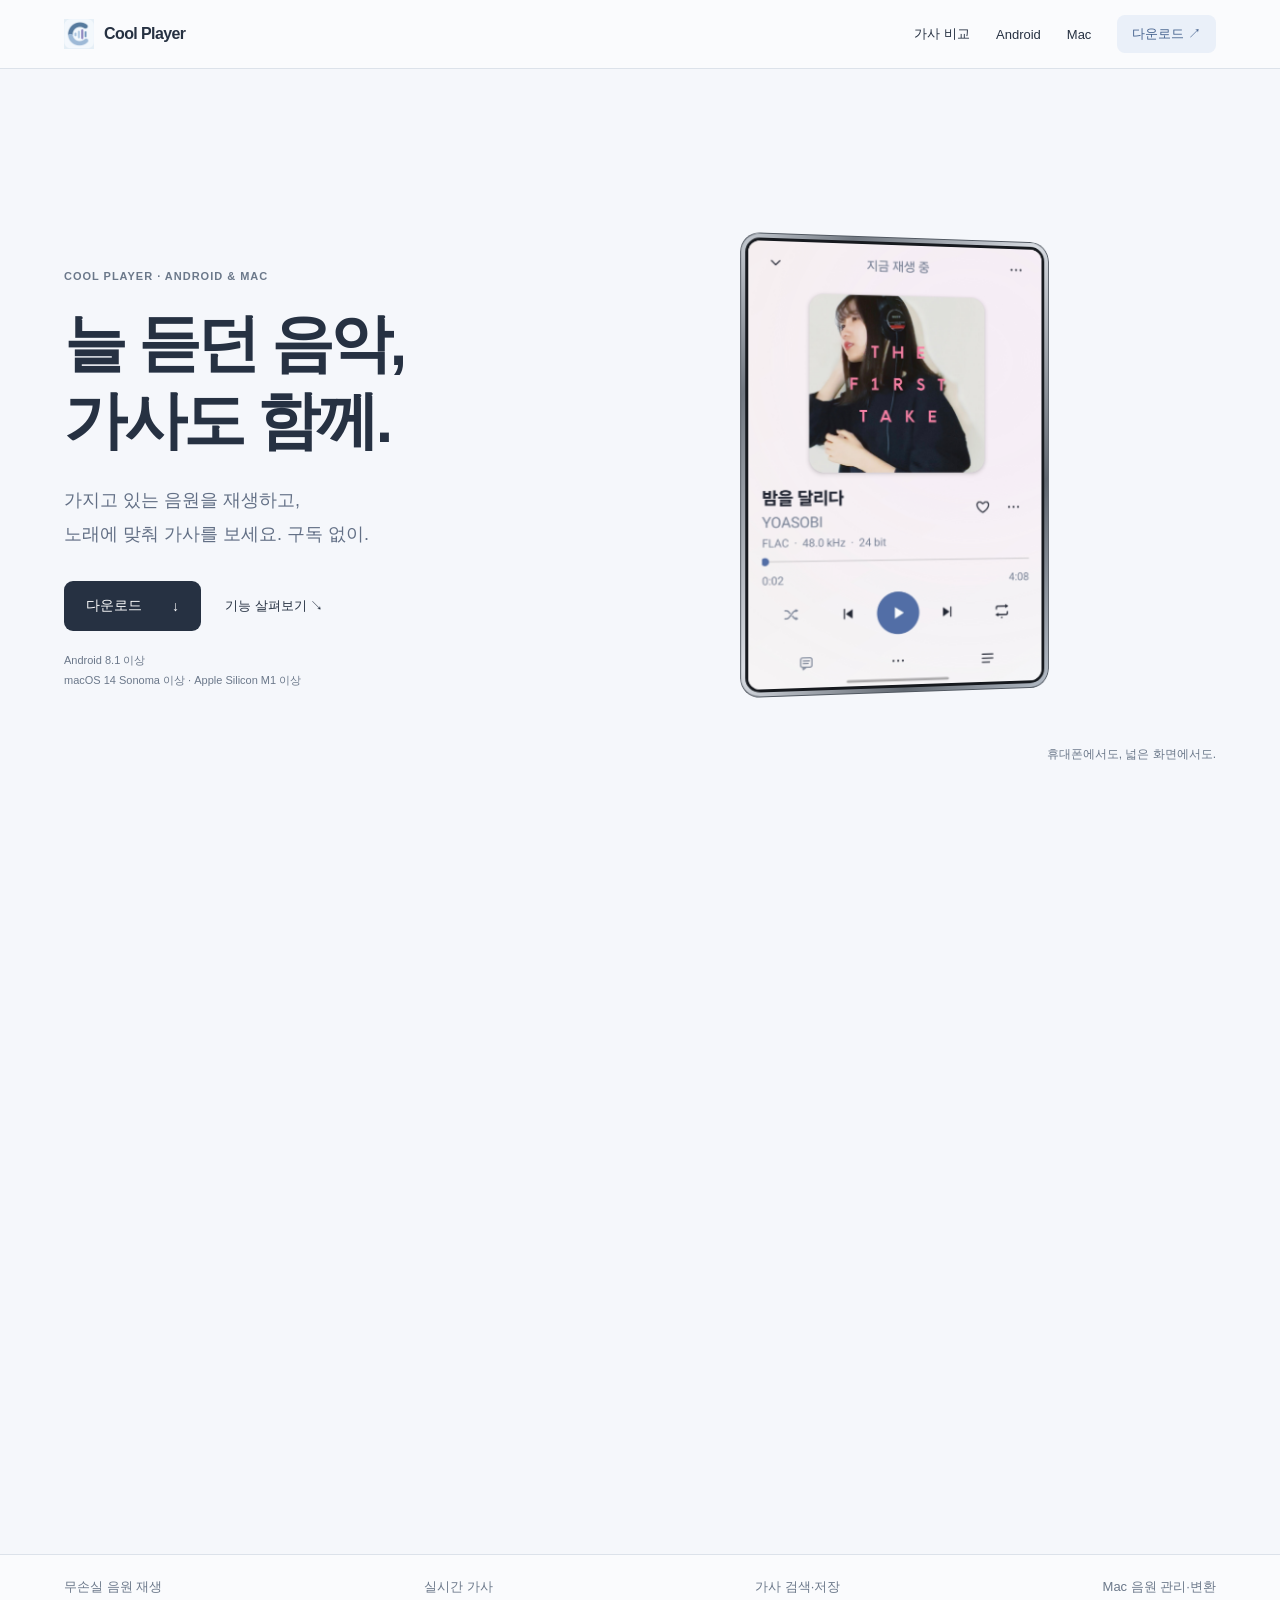
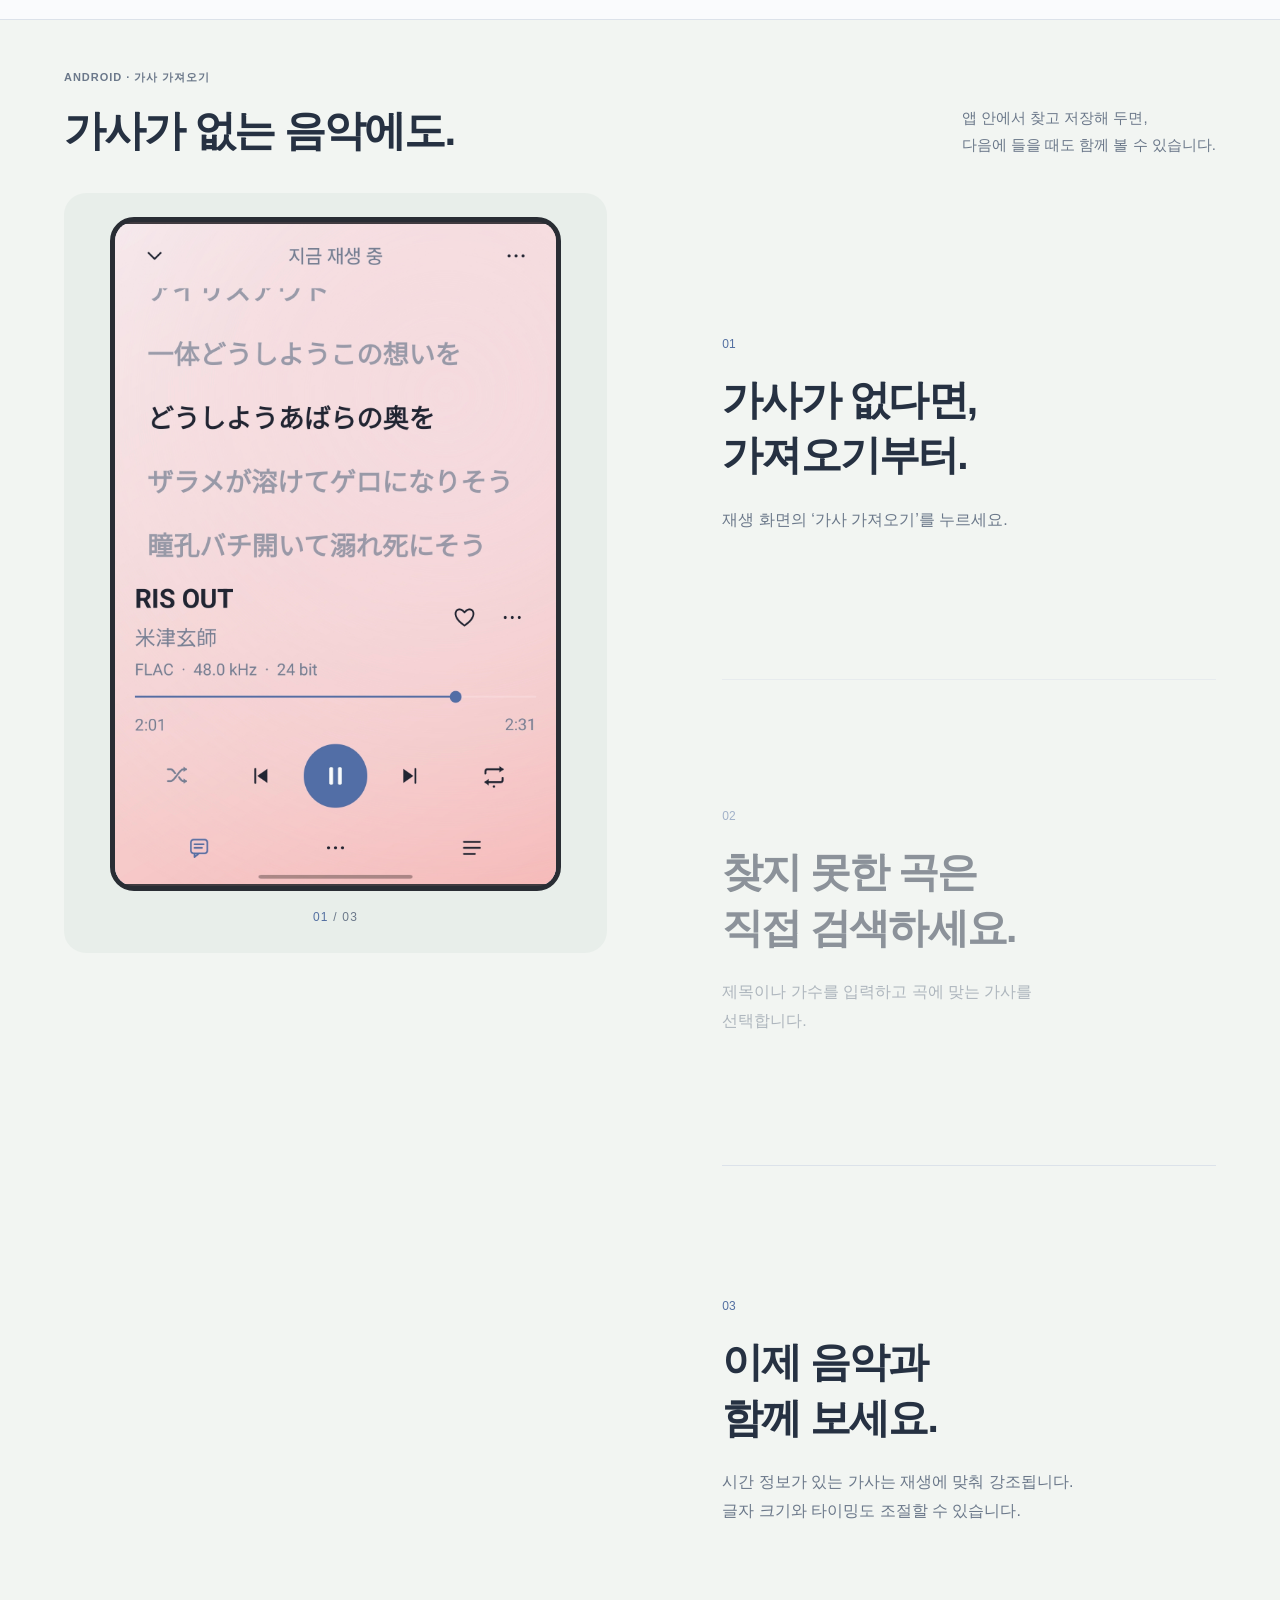
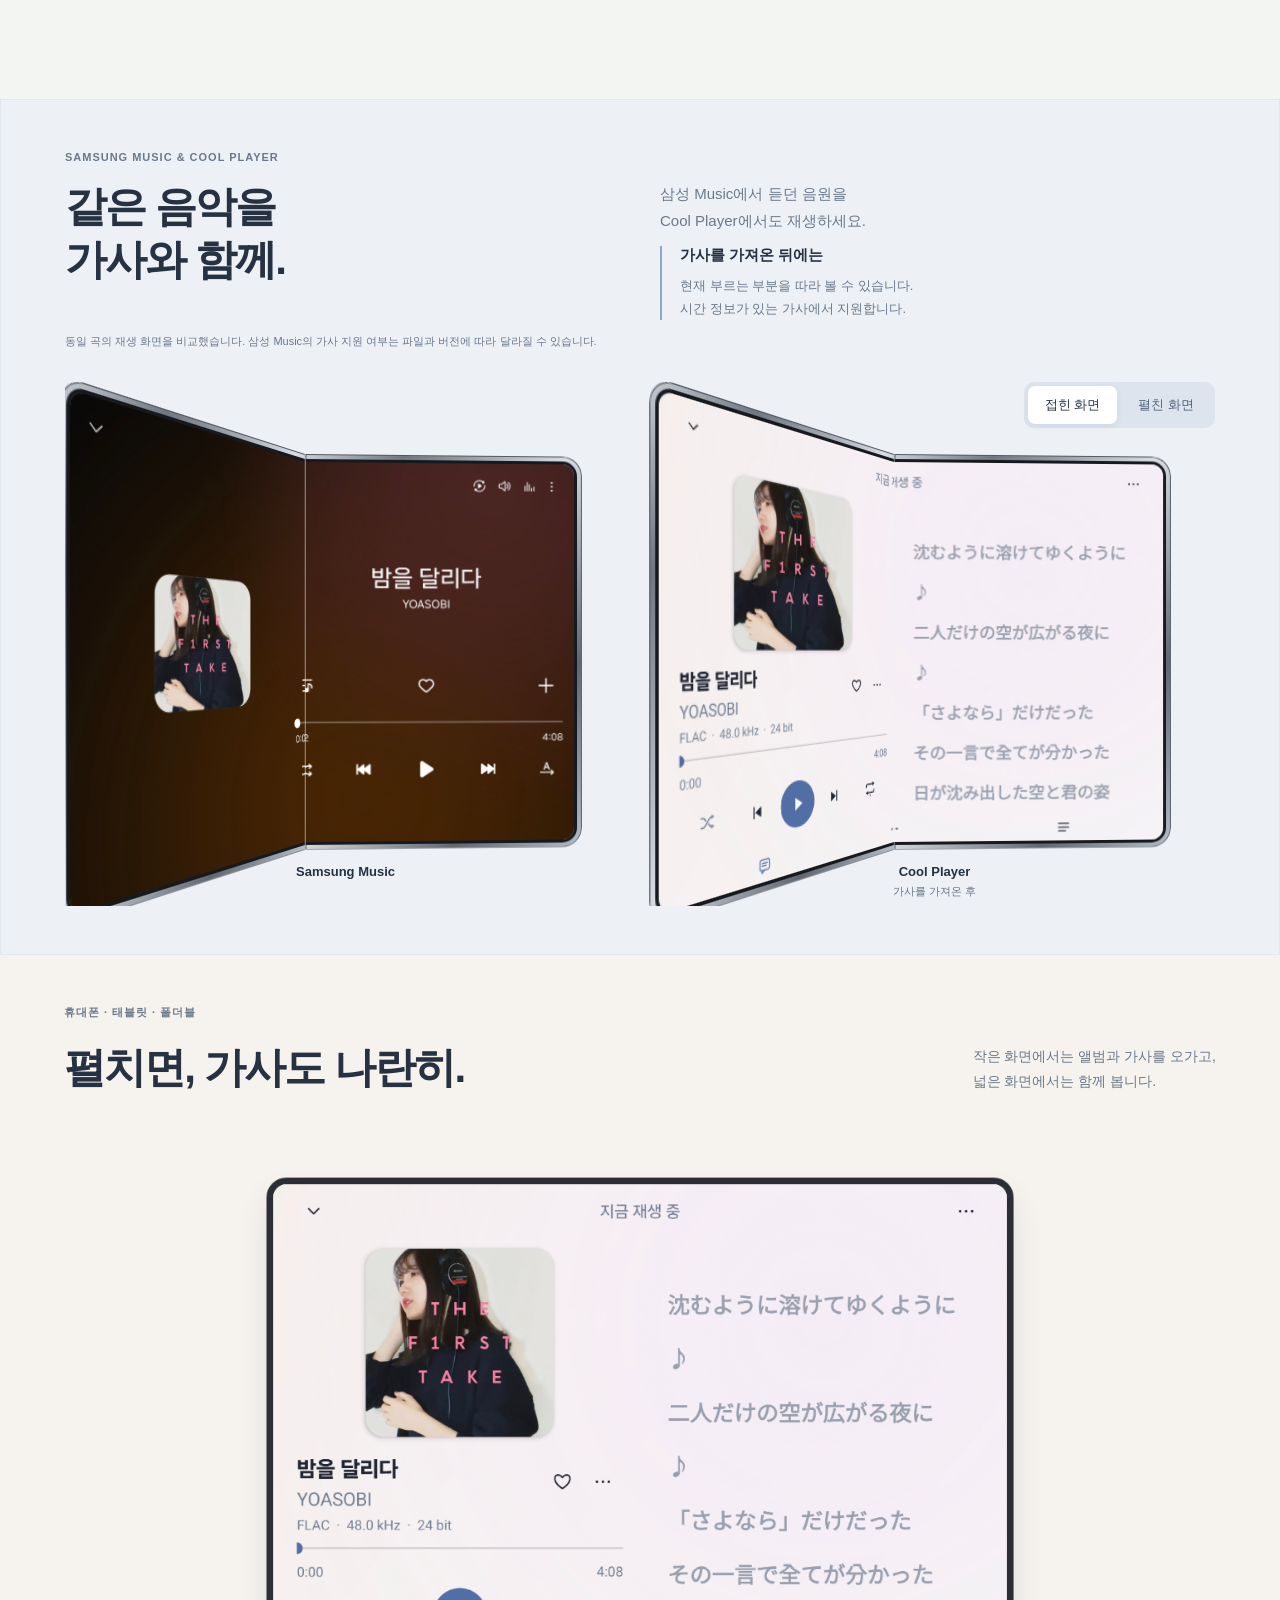
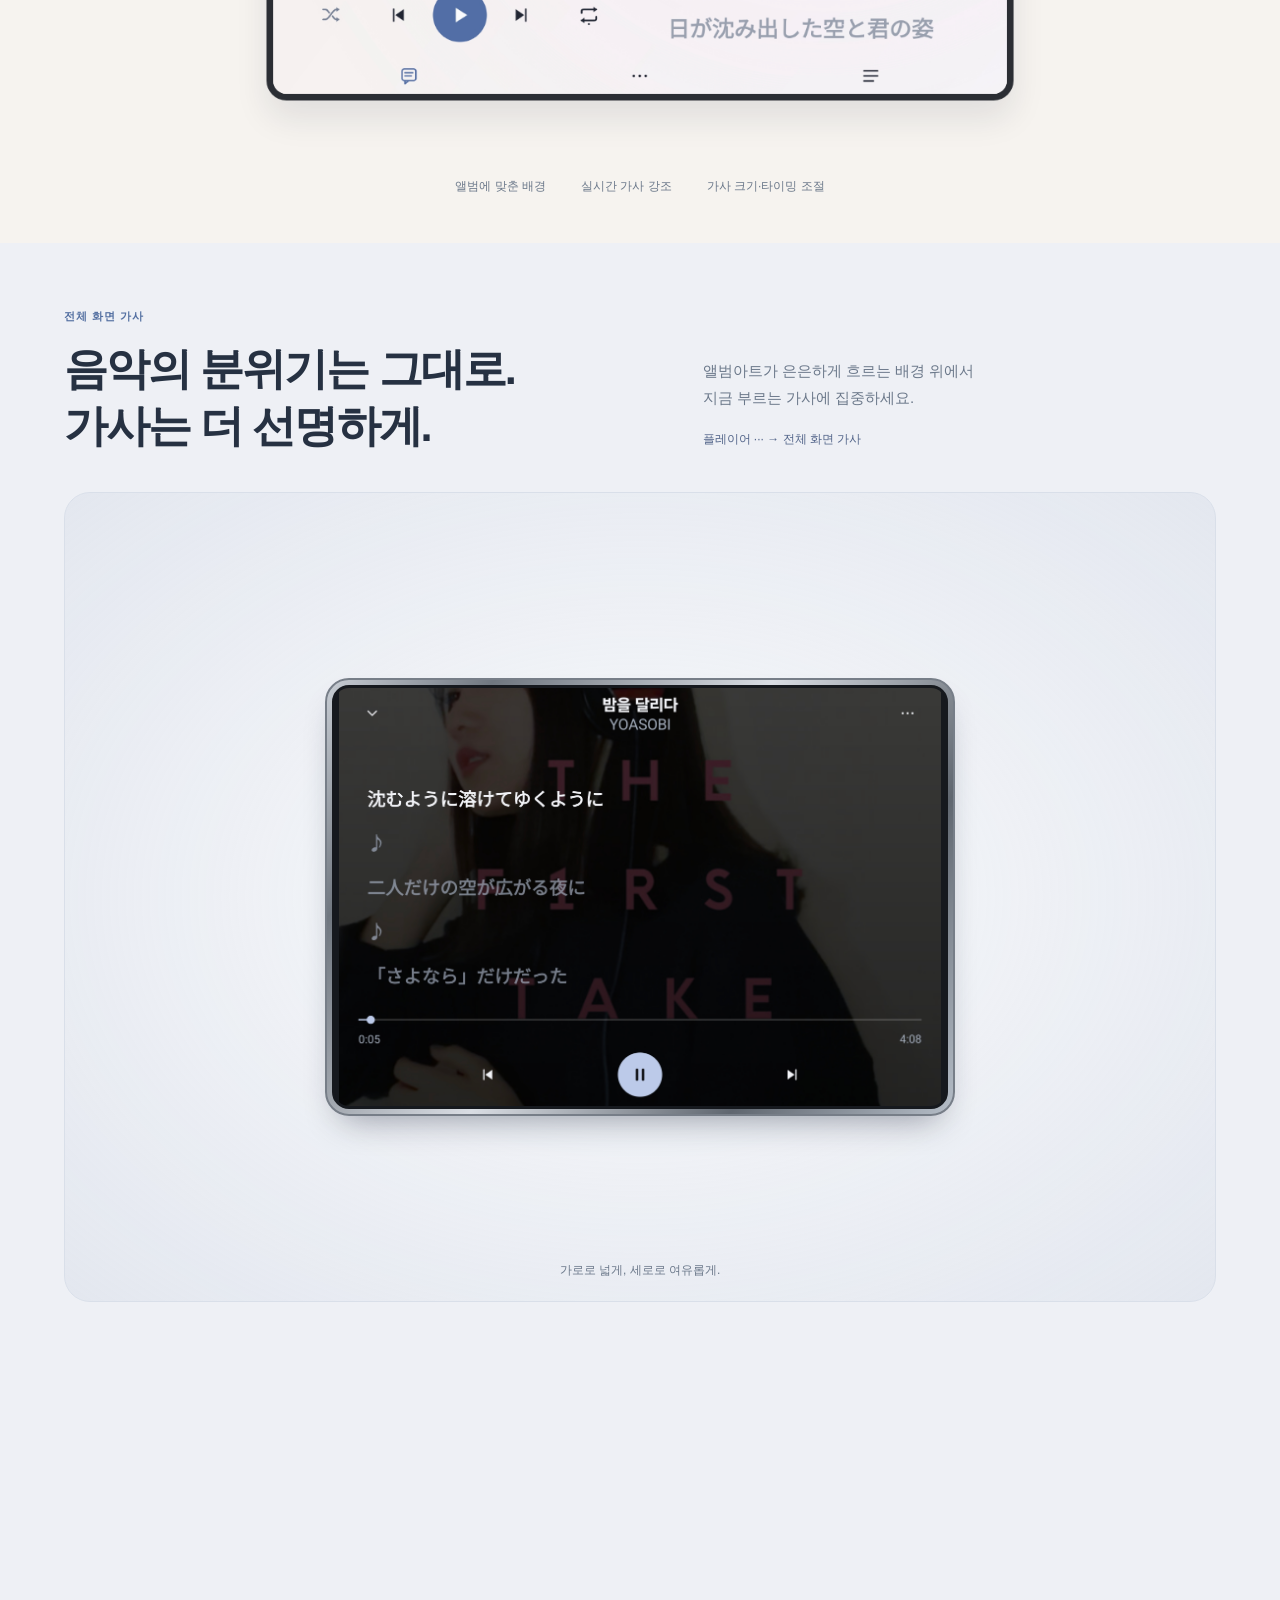
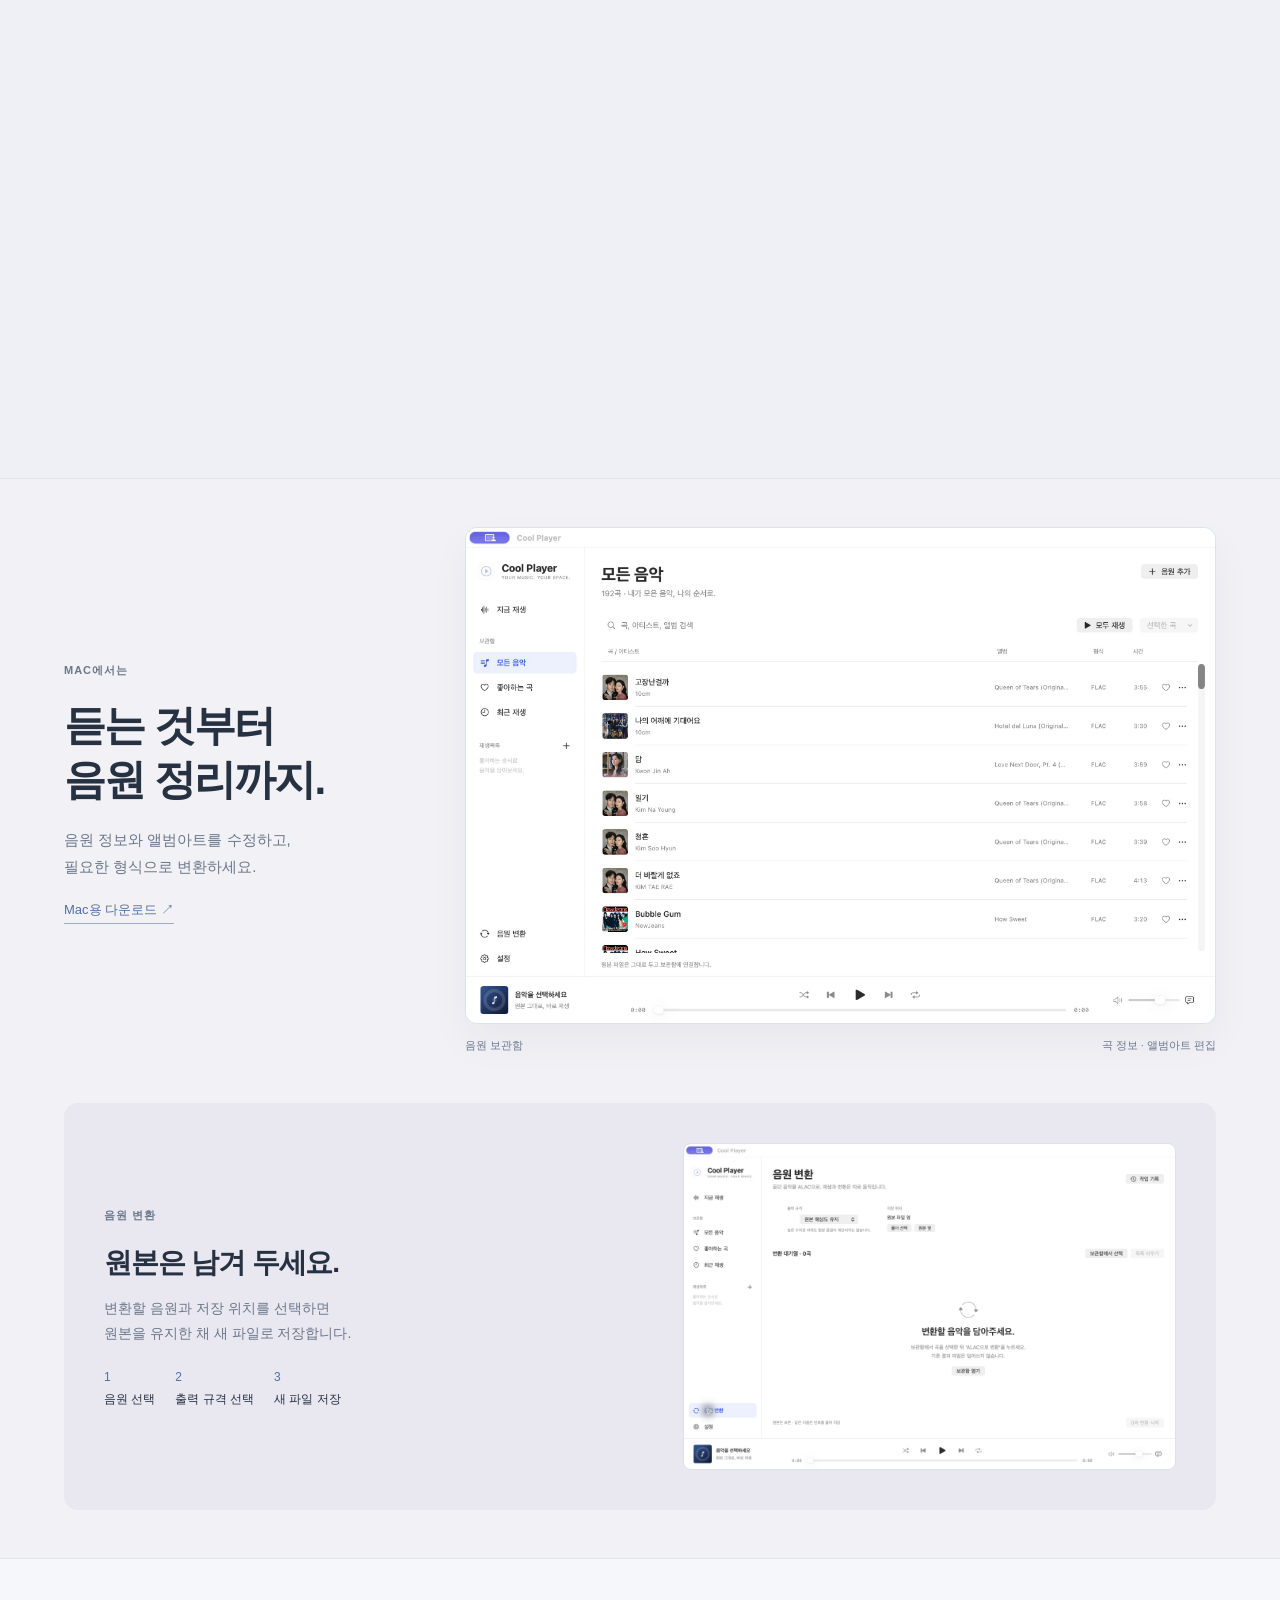
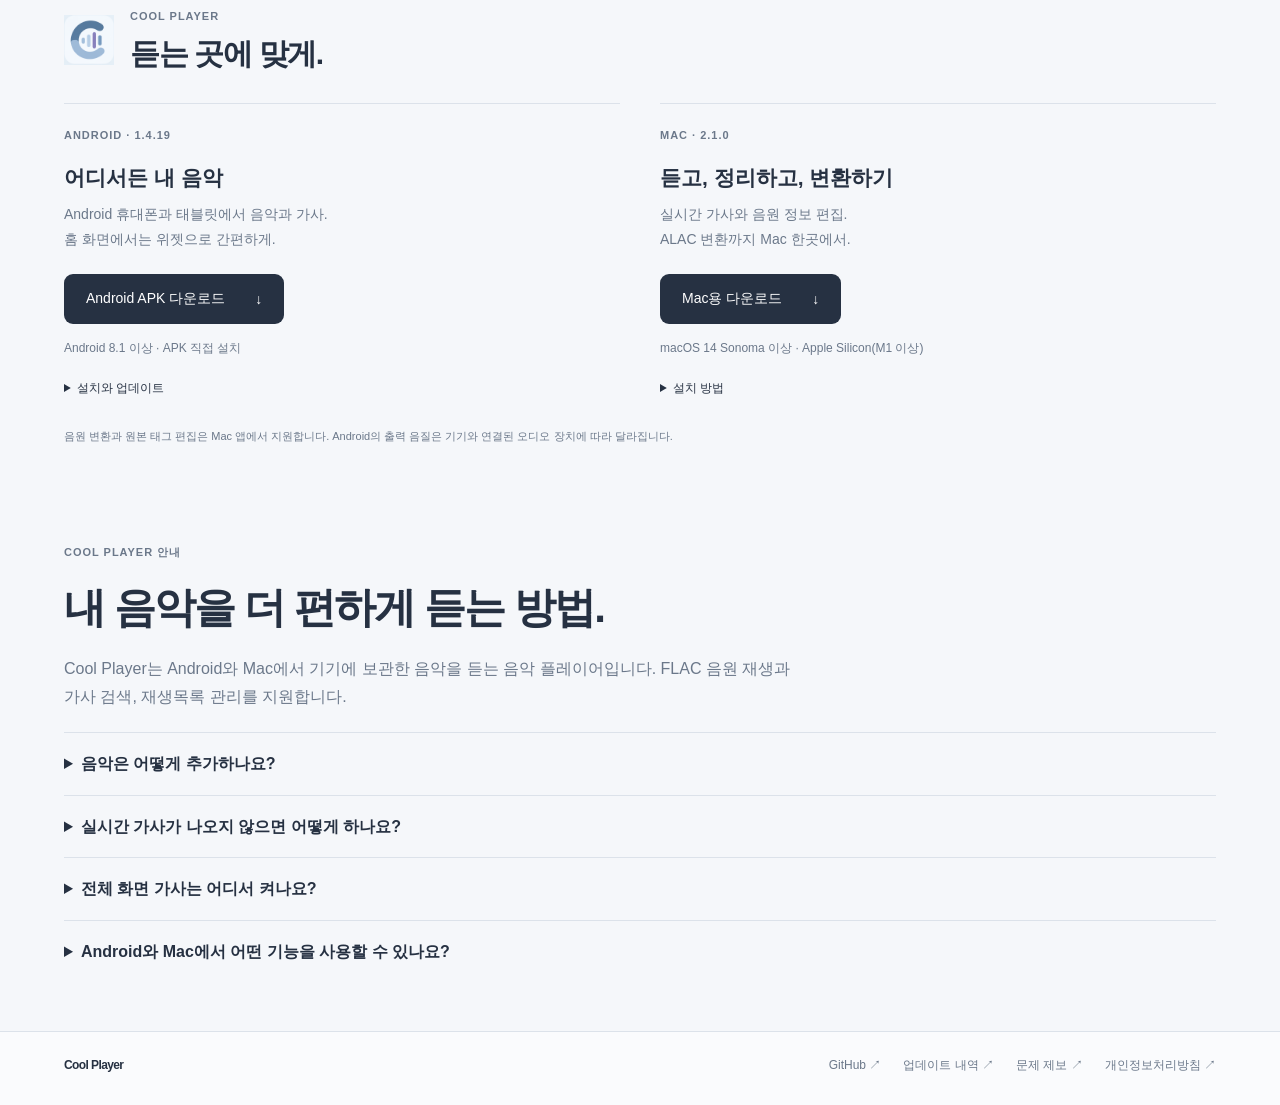
==== commit fa059843: "Improve website search metadata and machine-readable product information" ====
--- a/docs/index.html
+++ b/docs/index.html
@@ -1,5 +1,22 @@
 <!doctype html>
-<html lang="ko"><head><meta charset="utf-8"><meta name="viewport" content="width=device-width,initial-scale=1"><meta name="theme-color" content="#f7f8f5"><title>Cool Player — Mac과 Android 음악 플레이어</title><meta name="description" content="가지고 있는 음원으로 실시간 가사까지, 별도의 구독 없이 즐기세요. FLAC, 실시간 가사, 앨범아트, 재생목록과 Android 홈 화면 위젯을 지원합니다."><link rel="icon" href="assets/icon.png?v=20261023-original"><link rel="stylesheet" href="style.css?v=20261025-hinge2"></head>
+<html lang="ko"><head><meta charset="utf-8"><meta name="viewport" content="width=device-width,initial-scale=1"><meta name="theme-color" content="#f7f8f5"><title>Cool Player | Android·Mac 음악 플레이어 · 실시간 가사·FLAC</title><meta name="description" content="가지고 있는 음원으로 실시간 가사까지, 별도의 구독 없이 즐기세요. FLAC, 실시간 가사, 앨범아트, 재생목록과 Android 홈 화면 위젯을 지원합니다."><link rel="icon" href="assets/icon.png?v=20261023-original"><link rel="stylesheet" href="style.css?v=20261025-hinge2">
+<link rel="canonical" href="https://hun8902.github.io/CoolPlayer/">
+<meta name="robots" content="index,follow,max-image-preview:large">
+<meta property="og:type" content="website">
+<meta property="og:locale" content="ko_KR">
+<meta property="og:site_name" content="Cool Player">
+<meta property="og:title" content="Cool Player — 내 음악과 실시간 가사를 함께">
+<meta property="og:description" content="Android와 Mac에서 보관한 음악을 재생하세요. FLAC 재생, 가사 검색·가져오기, 전체 화면 가사, 재생목록과 Android 홈 화면 위젯을 제공합니다.">
+<meta property="og:url" content="https://hun8902.github.io/CoolPlayer/">
+<meta property="og:image" content="https://hun8902.github.io/CoolPlayer/assets/player-wide.jpg">
+<meta property="og:image:alt" content="Cool Player의 앨범과 실시간 가사 재생 화면">
+<meta name="twitter:card" content="summary_large_image">
+<meta name="twitter:title" content="Cool Player | Android·Mac 음악 플레이어">
+<meta name="twitter:description" content="내 음악, FLAC, 실시간 가사와 전체 화면 가사를 함께 즐기세요.">
+<meta name="twitter:image" content="https://hun8902.github.io/CoolPlayer/assets/player-wide.jpg">
+<link rel="sitemap" type="application/xml" href="sitemap.xml">
+<script type="application/ld+json">{"@context": "https://schema.org", "@graph": [{"@type": "WebSite", "@id": "https://hun8902.github.io/CoolPlayer/#website", "url": "https://hun8902.github.io/CoolPlayer/", "name": "Cool Player", "alternateName": "CoolPlayer", "inLanguage": "ko"}, {"@type": "SoftwareApplication", "@id": "https://hun8902.github.io/CoolPlayer/#app", "name": "Cool Player", "alternateName": "CoolPlayer", "url": "https://hun8902.github.io/CoolPlayer/", "applicationCategory": "MultimediaApplication", "operatingSystem": ["Android", "macOS"], "description": "기기에 보관한 음악을 재생하고 가사 검색, 실시간 가사, 전체 화면 가사, 재생목록을 제공하는 Android·Mac 음악 플레이어.", "image": "https://hun8902.github.io/CoolPlayer/assets/icon.png", "screenshot": "https://hun8902.github.io/CoolPlayer/assets/player-wide.jpg", "featureList": ["FLAC 음악 재생", "가사 검색과 가져오기", "시간 정보에 따른 가사 강조", "앨범아트 배경의 전체 화면 가사", "재생목록 관리", "Android 홈 화면 위젯", "Mac 음원 정보 편집 및 변환"], "sameAs": "https://github.com/hun8902/CoolPlayer"}]}</script>
+</head>
 <body><header class="navigation"><a href="#" class="brand"><img src="assets/icon.png?v=20261023-original" alt="">Cool Player</a><nav aria-label="주 메뉴"><a href="#compare">가사 비교</a><a href="#android">Android</a><a href="#mac">Mac</a><a class="nav-download" href="#download">다운로드 <span aria-hidden="true">↗</span></a></nav></header>
 <main>
 <div class="hero-scroll"><section class="product-hero" aria-labelledby="opening-title">
@@ -17,4 +34,4 @@
 <article><p class="eyebrow">ANDROID · 1.4.19</p><h3>어디서든 내 음악</h3><p>Android 휴대폰과 태블릿에서 음악과 가사.<br>홈 화면에서는 위젯으로 간편하게.</p><a class="download" href="https://github.com/hun8902/CoolPlayer/releases/download/android-v1.4.19-compat/Cool-Player-Android.apk">Android APK 다운로드 <span>↓</span></a><p class="requirements">Android 8.1 이상 · APK 직접 설치</p><details><summary>설치와 업데이트</summary><p>APK를 내려받아 열고 Android 설치 안내를 따라 주세요. 기존 앱을 삭제하지 않고 업데이트하면 보관함과 설정이 유지됩니다.</p><p>앱의 설정 → 앱 업데이트에서 새 버전을 확인하고 설치할 수 있습니다. 자동 확인을 켜면 앱 실행 시 하루에 한 번 새 릴리스를 확인합니다. 다운로드와 설치는 직접 선택합니다. 1.4.1 사용자는 앱 안의 업데이트 확인을 이용하세요.</p></details></article>
 <article><p class="eyebrow">MAC · 2.1.0</p><h3>듣고, 정리하고, 변환하기</h3><p>실시간 가사와 음원 정보 편집.<br>ALAC 변환까지 Mac 한곳에서.</p><a class="download" href="https://github.com/hun8902/CoolPlayer/releases/download/v2.1.0/Cool-Player-Mac.zip">Mac용 다운로드 <span>↓</span></a><p class="requirements">macOS 14 Sonoma 이상 · Apple Silicon(M1 이상)</p><details><summary>설치 방법</summary><p>ZIP 압축을 풀고 Cool Player.app을 응용 프로그램 폴더로 옮기세요.</p></details></article>
 </div><p class="platform-note">음원 변환과 원본 태그 편집은 Mac 앱에서 지원합니다. Android의 출력 음질은 기기와 연결된 오디오 장치에 따라 달라집니다.</p></section>
-<footer><a class="brand" href="#">Cool Player</a><div><a href="https://github.com/hun8902/CoolPlayer">GitHub ↗</a><a href="https://github.com/hun8902/CoolPlayer/releases">업데이트 내역 ↗</a><a href="https://github.com/hun8902/CoolPlayer/issues">문제 제보 ↗</a><a href="privacy.html">개인정보처리방침 ↗</a></div></footer></main><script src="stories.js?v=20261025-hinge2"></script></body></html>
+<section class="search-guide" aria-labelledby="search-guide-title"><p class="eyebrow">COOL PLAYER 안내</p><h2 id="search-guide-title">내 음악을 더 편하게 듣는 방법.</h2><p>Cool Player는 Android와 Mac에서 기기에 보관한 음악을 듣는 음악 플레이어입니다. FLAC 음원 재생과 가사 검색, 재생목록 관리를 지원합니다.</p><details><summary>음악은 어떻게 추가하나요?</summary><p>Android 앱 오른쪽 위 + 버튼에서 음원 파일이나 폴더를 선택해 보관함에 추가하세요.</p></details><details><summary>실시간 가사가 나오지 않으면 어떻게 하나요?</summary><p>플레이어에서 가사를 가져오거나 곡명과 가수로 직접 검색하세요. 재생에 맞춘 강조 표시에는 시간 정보가 있는 가사가 필요하며, 곡에 따라 검색 결과가 없을 수 있습니다.</p></details><details><summary>전체 화면 가사는 어디서 켜나요?</summary><p>플레이어의 ··· 메뉴에서 전체 화면 가사를 선택하세요. 앨범아트 배경에서 가사를 보고 이전 곡·다음 곡 이동과 재생을 조작할 수 있습니다.</p></details><details><summary>Android와 Mac에서 어떤 기능을 사용할 수 있나요?</summary><p>음악 재생과 가사 감상을 지원합니다. Android에서는 홈 화면 위젯을, Mac에서는 음원 정보와 앨범아트 편집 및 음원 변환을 이용할 수 있습니다.</p></details></section><footer><a class="brand" href="#">Cool Player</a><div><a href="https://github.com/hun8902/CoolPlayer">GitHub ↗</a><a href="https://github.com/hun8902/CoolPlayer/releases">업데이트 내역 ↗</a><a href="https://github.com/hun8902/CoolPlayer/issues">문제 제보 ↗</a><a href="privacy.html">개인정보처리방침 ↗</a></div></footer></main><script src="stories.js?v=20261025-hinge2"></script></body></html>
--- a/docs/style.css
+++ b/docs/style.css
@@ -200,3 +200,5 @@
 .rotation-caption{position:absolute;bottom:20px;left:16px;right:16px;text-align:center;color:var(--muted);font-size:12px}
 @media(max-width:700px){.lyrics-rotation-track{height:150svh}.lyrics-rotation-stage{top:65px;height:calc(100svh - 80px);border-radius:18px}.lyrics-rotating-device{width:min(82%,60svh);padding:3px;border-radius:17px}.lyrics-rotating-screen{border-width:2px;border-radius:12px}}
 @media(prefers-reduced-motion:reduce){.lyrics-rotation-track{height:auto;--turn:0!important}.lyrics-rotation-stage{position:relative;top:0;height:auto;min-height:65svh}.lyrics-rotating-device{transform:none;will-change:auto}}
+
+.search-guide{padding-top:48px;padding-bottom:48px;background:#f5f7fa}.search-guide>p:not(.eyebrow){max-width:760px;color:var(--muted);margin:20px 0}.search-guide details{border-top:1px solid var(--line);padding:18px 0}.search-guide summary{cursor:pointer;font-weight:600;line-height:1.6}.search-guide details p{max-width:800px;color:var(--muted);margin-top:12px;font-size:14px}@media(max-width:700px){.search-guide{padding-top:32px;padding-bottom:32px}}
